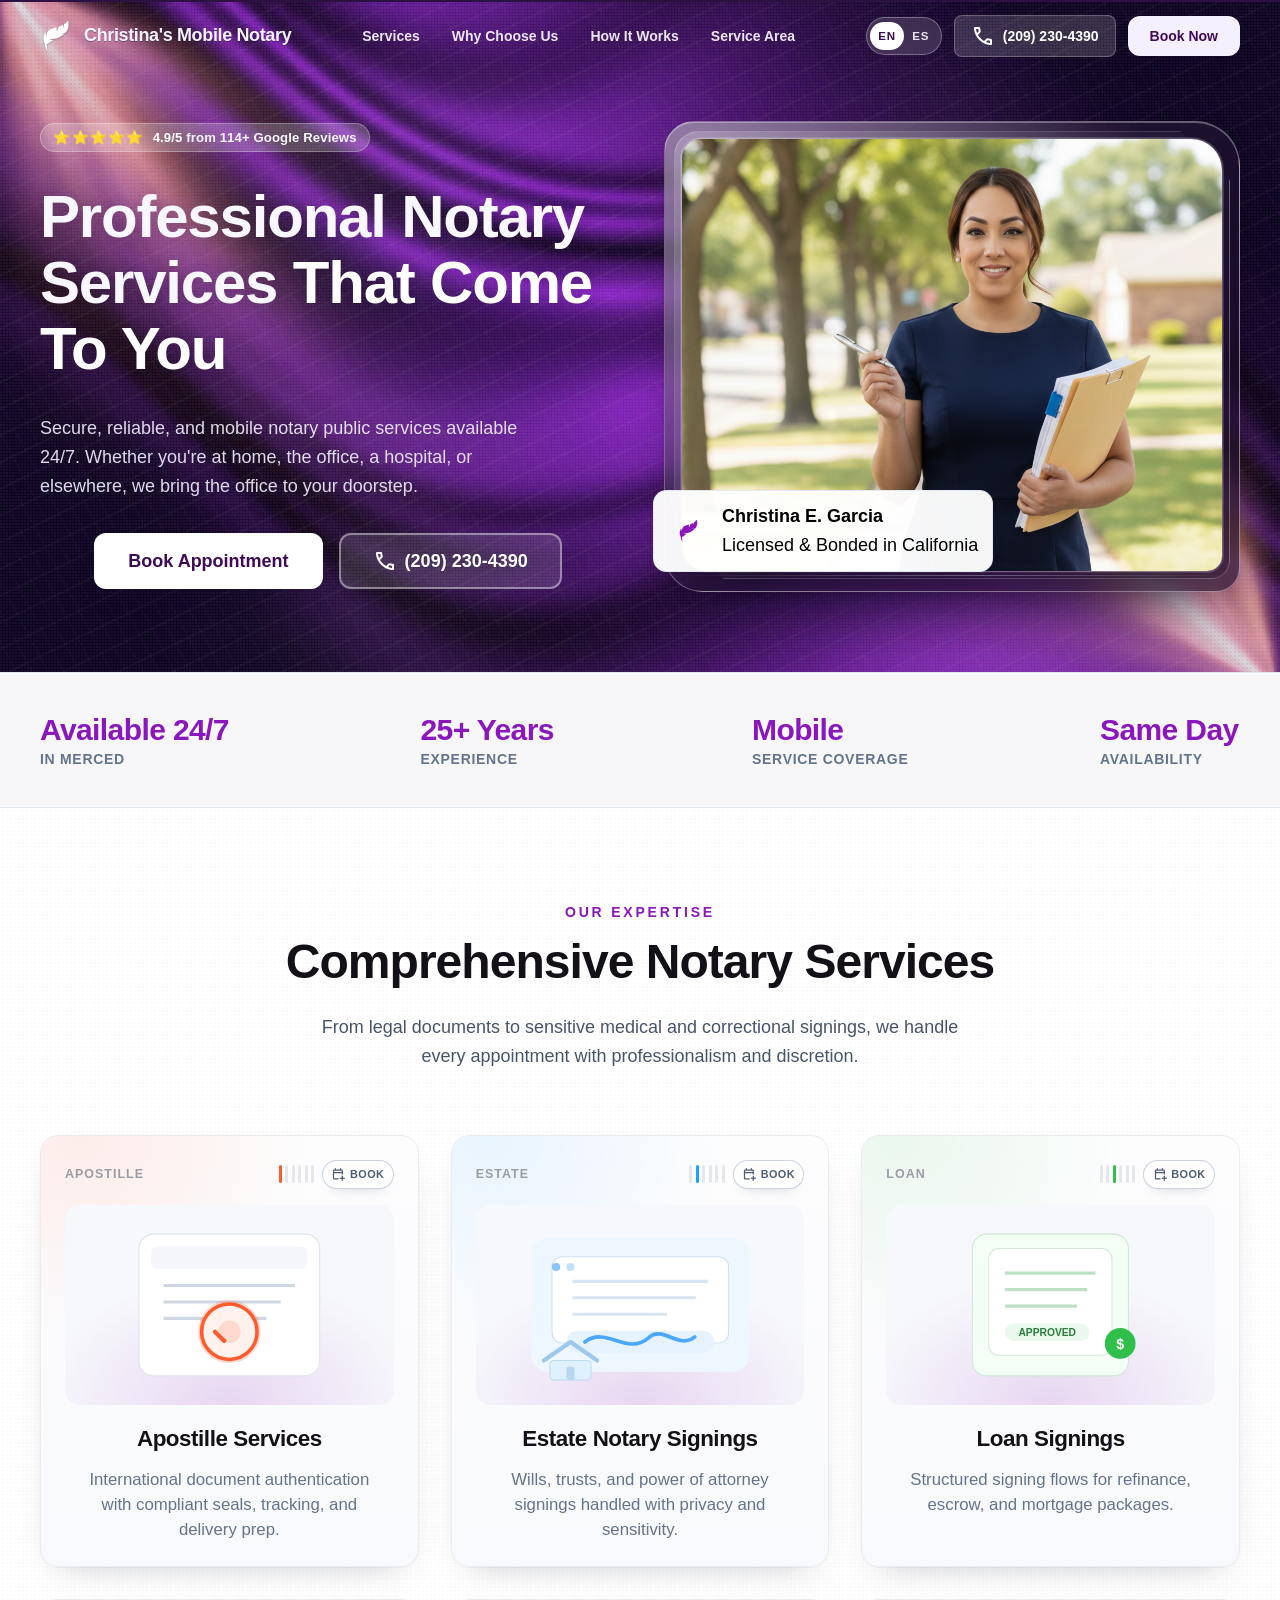
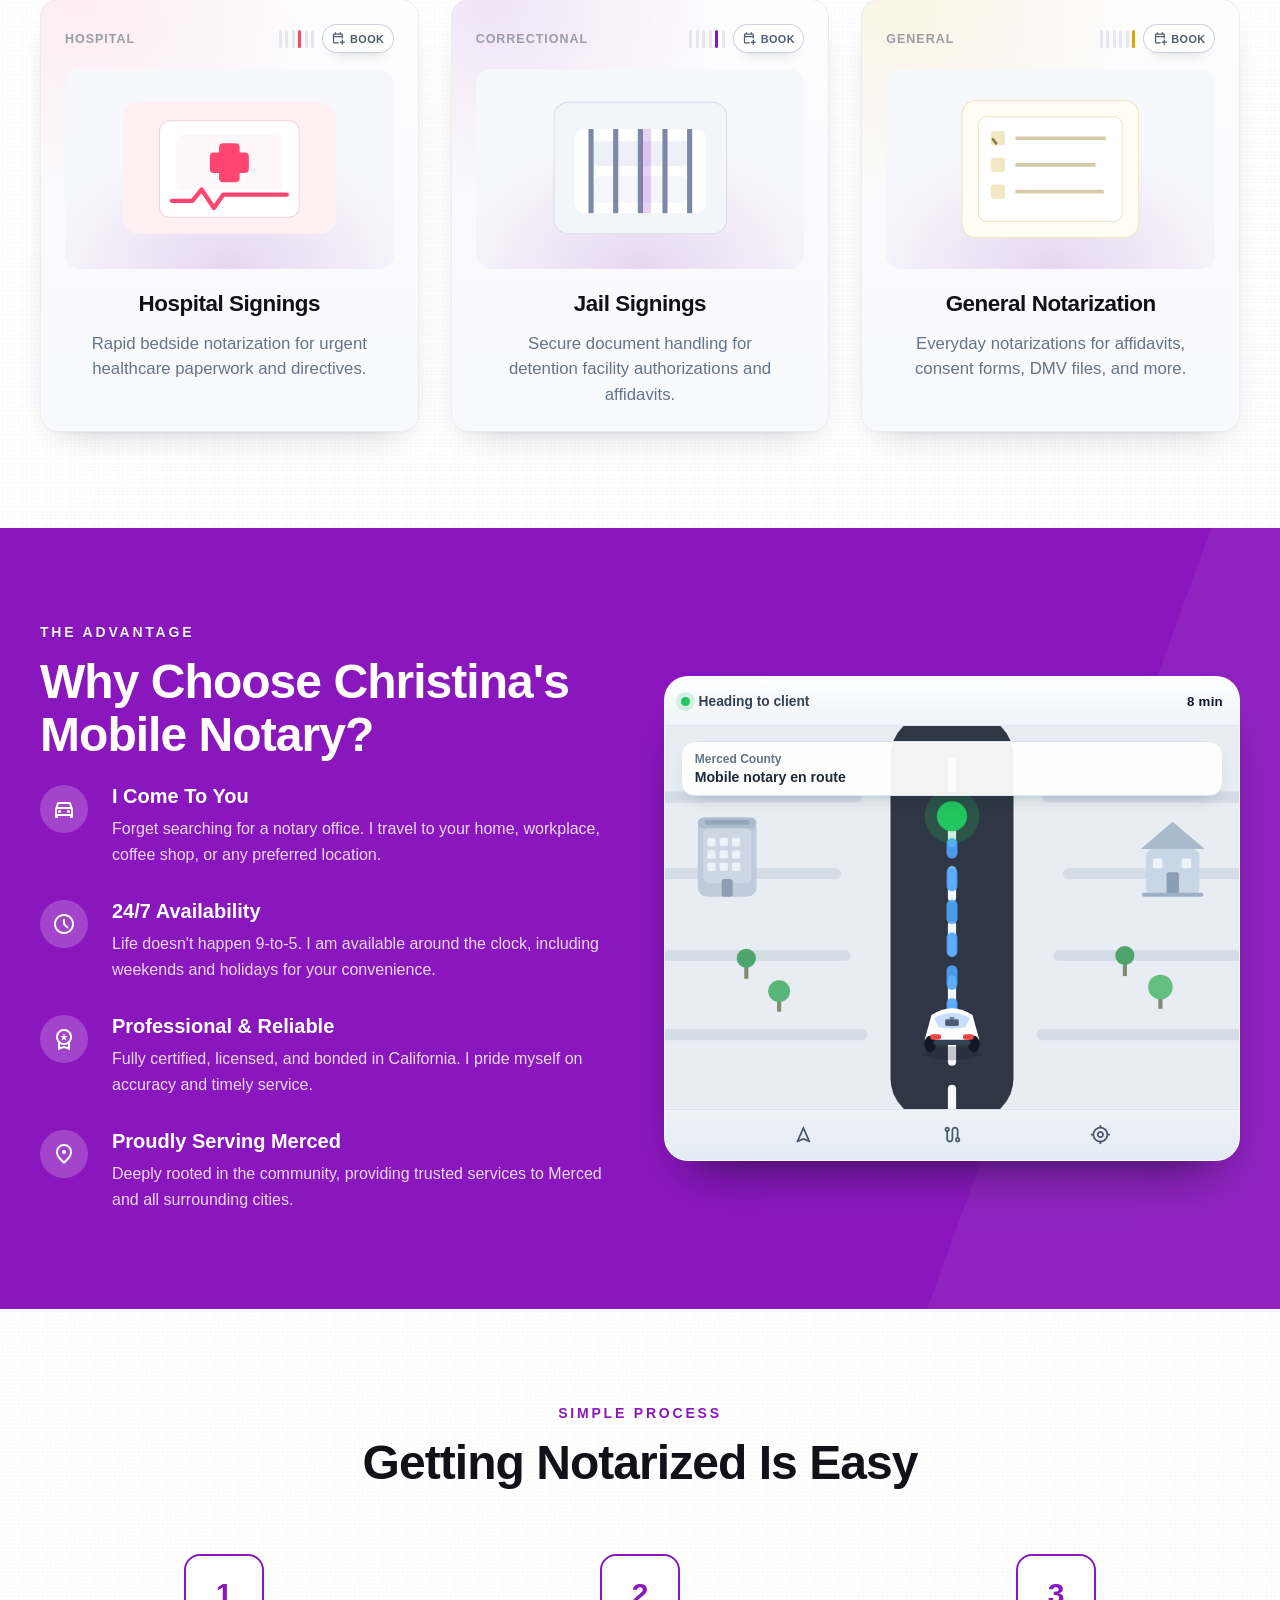
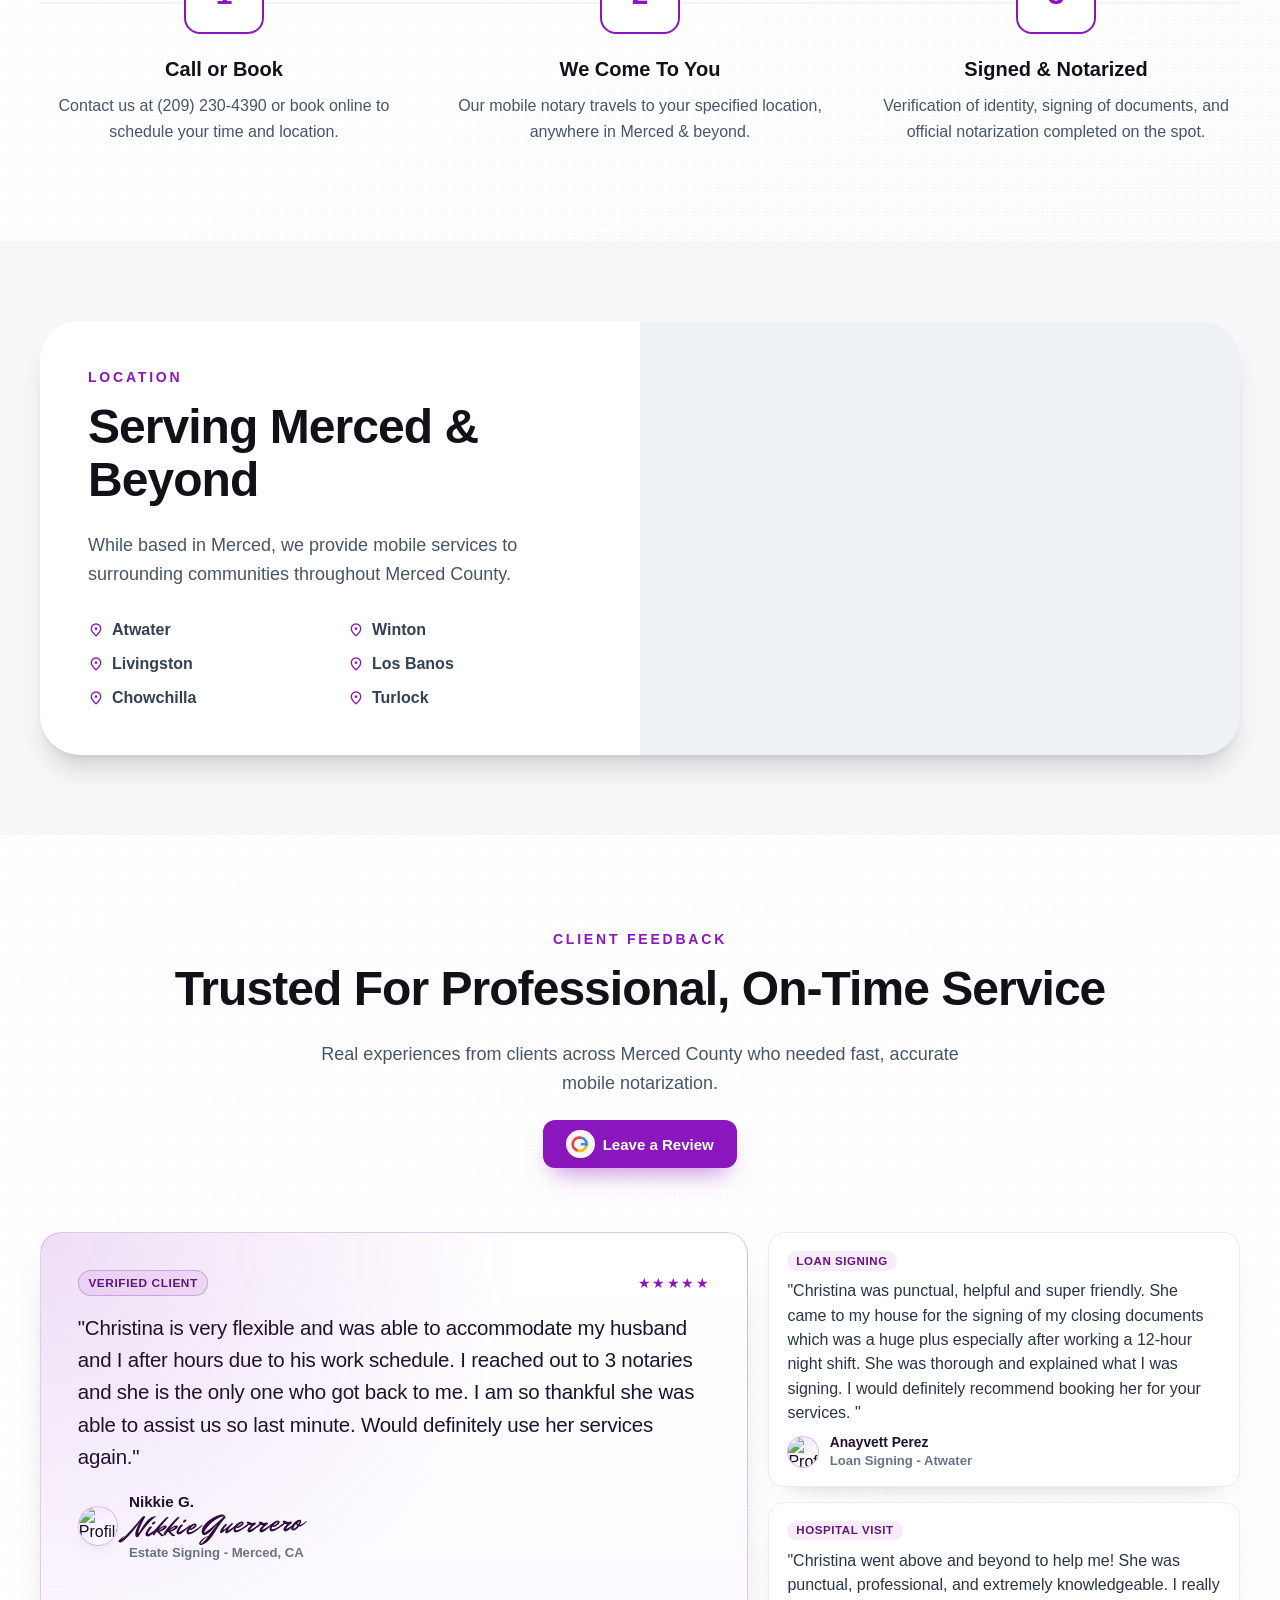
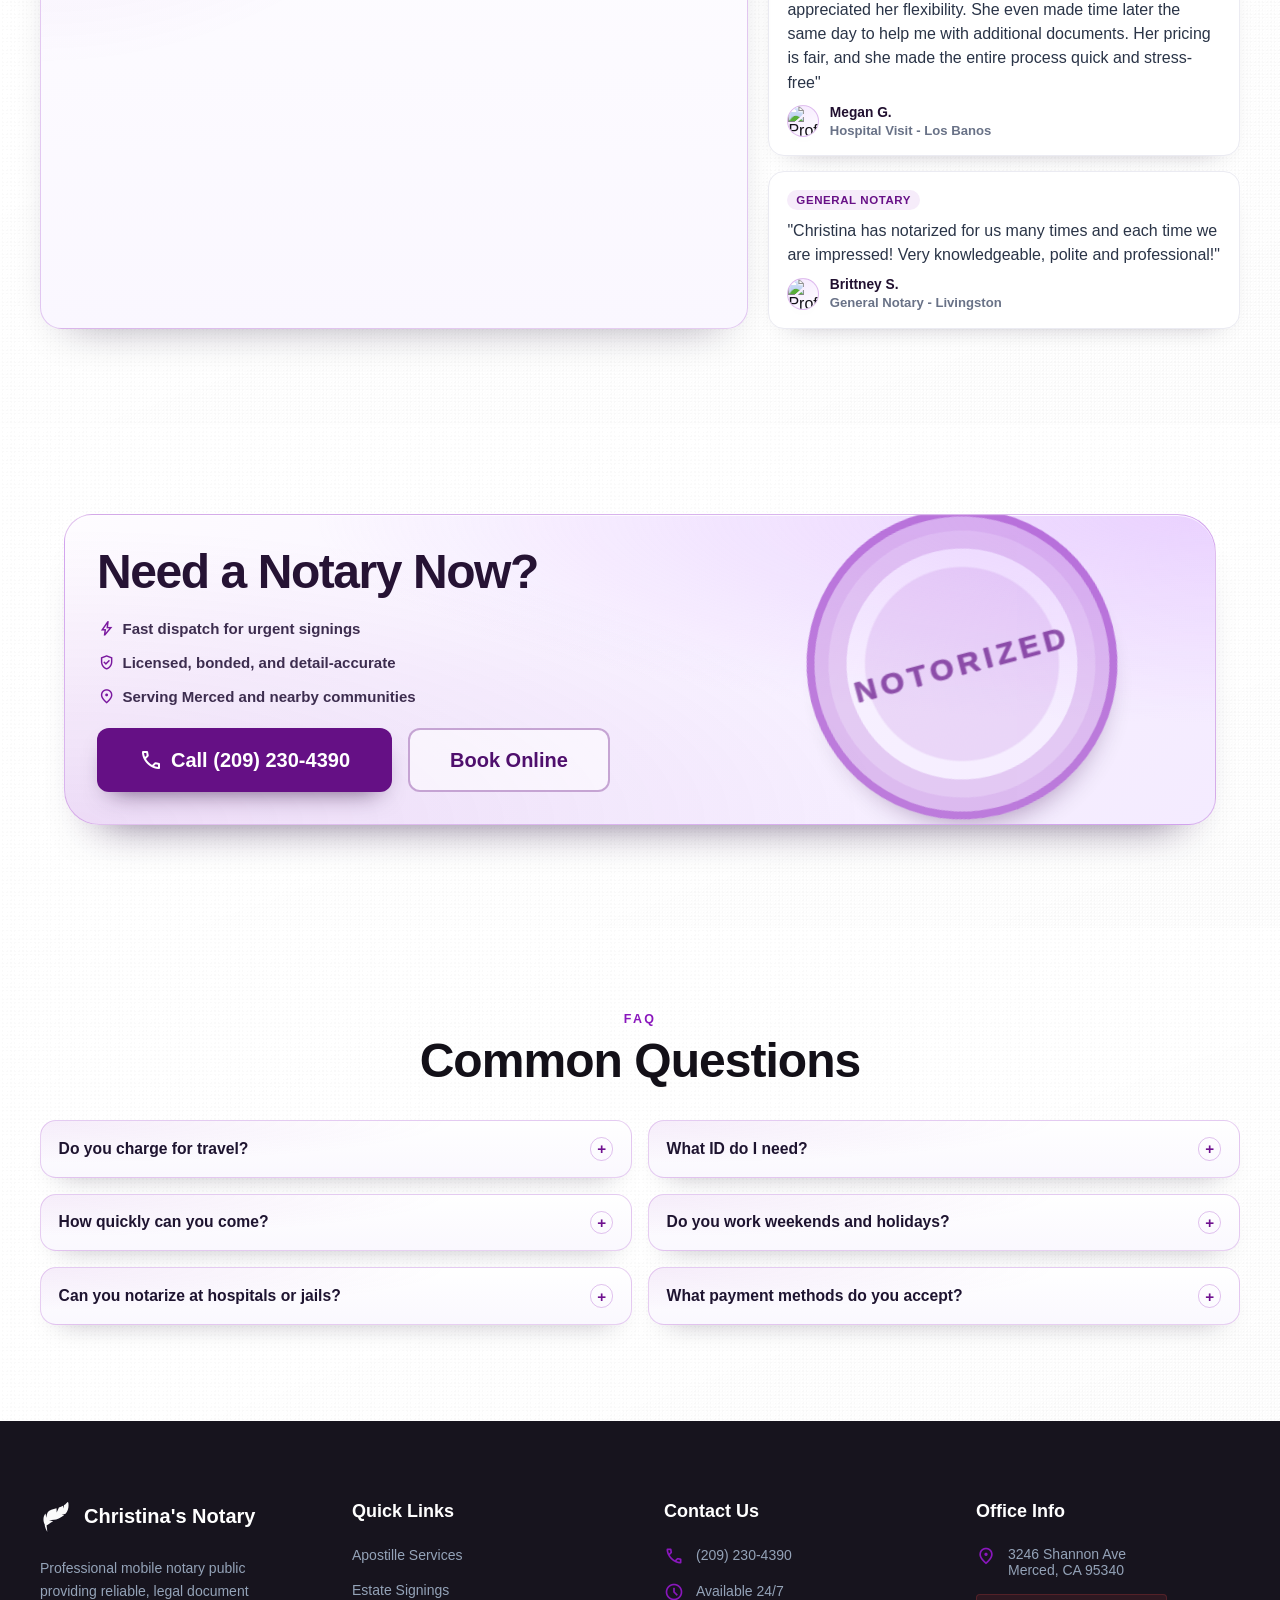
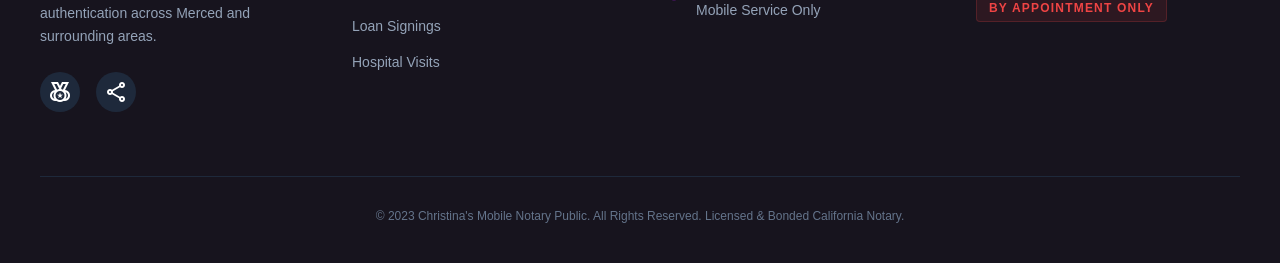
==== index.html @ b10b2e87 "Hide hero video on first paint to prevent mobile play icon flash" ====
<!DOCTYPE html>
<html lang="en">

<head>
    <meta charset="utf-8" />
    <meta content="width=device-width, initial-scale=1.0" name="viewport" />
    <title>Christina's Mobile Notary | 24/7 Mobile Notary in Merced County, CA</title>
    <meta name="description"
        content="Christina's Mobile Notary offers professional 24/7 mobile notary services across Merced County, including general notarization, loan signings, hospital and jail visits, and apostille support." />
    <link rel="icon" type="image/svg+xml" href="./assets/favicon.svg" />
    <link rel="apple-touch-icon" href="./assets/webclip.svg" />
    <link href="./css/styles.css" rel="stylesheet" />
    <link href="https://api.fontshare.com/v2/css?f[]=satoshi@400,500,700,900&display=swap" rel="stylesheet" />
    <link href="https://fonts.googleapis.com/css2?family=Mr+Dafoe&display=swap" rel="stylesheet" />
    <link href="https://fonts.googleapis.com/css2?family=Material+Symbols+Outlined:wght@100..700,0..1&amp;display=swap"
        rel="stylesheet" />
    <link
        href="https://fonts.googleapis.com/css2?family=Material+Symbols+Outlined:wght,FILL@100..700,0..1&amp;display=swap"
        rel="stylesheet" />
</head>

<body>
    <header class="site-header">
        <div class="container nav-row">
            <div class="brand-group">
                <div class="brand-icon">
                    <img class="brand-logo-image" src="./assets/feather.svg" alt="" aria-hidden="true" />
                </div>
                <h2 class="brand-title">Christina's Mobile Notary</h2>
            </div>
            <nav class="main-nav">
                <a href="#services">Services</a>
                <a href="#why-choose-us">Why Choose Us</a>
                <a href="#how-it-works">How It Works</a>
                <a href="#service-area">Service Area</a>
            </nav>
            <div class="header-actions">
                <button class="menu-toggle" type="button" aria-label="Open navigation menu" aria-expanded="false"
                    aria-controls="mobile-nav-panel">
                    <span></span>
                    <span></span>
                    <span></span>
                </button>
                <div class="lang-switch" role="group" aria-label="Language switcher">
                    <button class="lang-btn is-active" type="button" data-lang="en" aria-pressed="true">EN</button>
                    <button class="lang-btn" type="button" data-lang="es" aria-pressed="false">ES</button>
                </div>
                <a class="phone-chip" href="tel:2092304390">
                    <span class="material-symbols-outlined">call</span>
                    (209) 230-4390
                </a>
                <button class="btn btn-primary btn-header book-now-trigger" type="button">Book Now</button>
            </div>
        </div>
        <div class="mobile-nav-panel" id="mobile-nav-panel" hidden>
            <div class="container mobile-nav-inner">
                <a href="#services">Services</a>
                <a href="#why-choose-us">Why Choose Us</a>
                <a href="#how-it-works">How It Works</a>
                <a href="#service-area">Service Area</a>
            </div>
        </div>
    </header>

    <main>
        <section class="hero section-white">
            <video class="hero-bg-video" autoplay muted loop playsinline webkit-playsinline preload="auto" poster="./assets/hero_background_poster.png" aria-hidden="true" style="opacity: 0;">
                <source src="./assets/hero_background.mp4" type="video/mp4" />
            </video>
            <div class="container hero-grid">
                <div class="hero-content">
                    <div class="hero-reviews">
                        <div class="stars" aria-hidden="true">&#11088;&#11088;&#11088;&#11088;&#11088;</div>
                        <span><strong>4.9/5</strong> from 114+ Google Reviews</span>
                    </div>
                    <h1>Professional Notary Services <span>That Come To You</span></h1>
                    <p>
                        Secure, reliable, and mobile notary public services available 24/7. Whether you're at home, the
                        office, a hospital, or elsewhere, we bring the office to your doorstep.
                    </p>
                    <div class="hero-actions">
                        <button class="btn btn-primary btn-lg book-now-trigger" type="button">Book Appointment</button>
                        <a class="btn btn-outline btn-lg" href="tel:2092304390">
                            <span class="material-symbols-outlined">call</span>
                            (209) 230-4390
                        </a>
                    </div>
                </div>
                <div class="hero-visual">
                    <div class="hero-visual-frame"></div>
                    <img alt="Notary Services" class="hero-image" data-alt="Professional documents and pen on desk"
                        src="./assets/Hero%20image.png" />
                    <div class="trust-card">
                        <div class="trust-icon-wrap">
                            <img class="trust-logo-mark" src="./assets/feather.svg" alt="" aria-hidden="true" />
                        </div>
                        <div>
                            <p class="trust-title">Christina E. Garcia</p>
                            <p class="trust-subtitle">Licensed &amp; Bonded in California</p>
                        </div>
                    </div>
                </div>
            </div>
        </section>

        <section class="trust-bar section-muted">
            <div class="container trust-grid">
                <div class="trust-stat">
                    <span class="trust-value">Available 24/7</span>
                    <span class="trust-label">In Merced</span>
                </div>
                <div class="trust-stat">
                    <span class="trust-value">25+ Years</span>
                    <span class="trust-label">Experience</span>
                </div>
                <div class="trust-stat">
                    <span class="trust-value">Mobile</span>
                    <span class="trust-label">Service Coverage</span>
                </div>
                <div class="trust-stat">
                    <span class="trust-value">Same Day</span>
                    <span class="trust-label">Availability</span>
                </div>
            </div>
        </section>

        <section class="services section-white" id="services">
            <div class="container">
                <div class="section-heading">
                    <h2 class="section-kicker">Our Expertise</h2>
                    <h3 class="section-title">Comprehensive Notary Services</h3>
                    <p class="section-copy">
                        From legal documents to sensitive medical and correctional signings, we handle every appointment
                        with professionalism and discretion.
                    </p>
                </div>
                <div class="services-grid">
                    <article class="service-feature-card service-tone-apostille">
                        <div class="service-feature-top">
                            <span class="service-feature-label">Apostille</span>
                            <div class="service-feature-actions">
                                <span class="service-feature-bars"><i
                                        class="is-active"></i><i></i><i></i><i></i><i></i><i></i></span>
                                <button class="service-direct-book book-now-trigger" type="button"
                                    data-book-service="Apostille Service" aria-label="Direct book Apostille service">
                                    <span class="material-symbols-outlined">calendar_add_on</span>
                                    <span class="service-direct-book-text">Book</span>
                                </button>
                            </div>
                        </div>
                        <div class="service-feature-visual">
                            <svg class="service-svg" viewBox="0 0 320 190" aria-hidden="true">
                                <rect x="72" y="26" width="176" height="138" rx="14" fill="#ffffff" stroke="#dde3eb" />
                                <rect x="84" y="38" width="152" height="22" rx="6" fill="#f4f6fb" />
                                <line x1="96" y1="76" x2="224" y2="76" stroke="#cfd7e2" stroke-width="3" />
                                <line x1="96" y1="92" x2="210" y2="92" stroke="#cfd7e2" stroke-width="3" />
                                <line x1="96" y1="108" x2="196" y2="108" stroke="#cfd7e2" stroke-width="3" />
                                <circle cx="160" cy="121" r="27" fill="#fff2ed" stroke="#ff5b2e" stroke-width="3.5" />
                                <circle cx="160" cy="121" r="11" fill="#ff5b2e" opacity="0.16" />
                                <path d="M146 121l9 9 18-18" fill="none" stroke="#ff5b2e" stroke-linecap="round"
                                    stroke-linejoin="round" stroke-width="4" stroke-dasharray="45">
                                    <animate attributeName="stroke-dashoffset" values="45;0;0" dur="2.4s"
                                        repeatCount="indefinite" />
                                </path>
                                <g>
                                    <circle cx="160" cy="121" r="31" fill="none" stroke="#ff5b2e" stroke-width="2"
                                        opacity="0.2">
                                        <animate attributeName="r" values="29;34;29" dur="2.6s"
                                            repeatCount="indefinite" />
                                        <animate attributeName="opacity" values="0.25;0.08;0.25" dur="2.6s"
                                            repeatCount="indefinite" />
                                    </circle>
                                </g>
                            </svg>
                        </div>
                        <div class="service-feature-body">
                            <h4>Apostille Services</h4>
                            <p>International document authentication with compliant seals, tracking, and delivery prep.
                            </p>
                        </div>
                    </article>
                    <article class="service-feature-card service-tone-estate">
                        <div class="service-feature-top">
                            <span class="service-feature-label">Estate</span>
                            <div class="service-feature-actions">
                                <span class="service-feature-bars"><i></i><i
                                        class="is-active"></i><i></i><i></i><i></i><i></i></span>
                                <button class="service-direct-book book-now-trigger" type="button"
                                    data-book-service="Estate Notary Signing"
                                    aria-label="Direct book Estate Notary Signing">
                                    <span class="material-symbols-outlined">calendar_add_on</span>
                                    <span class="service-direct-book-text">Book</span>
                                </button>
                            </div>
                        </div>
                        <div class="service-feature-visual">
                            <svg class="service-svg" viewBox="0 0 320 190" aria-hidden="true">
                                <rect x="54" y="30" width="212" height="130" rx="16" fill="#eef7ff" />
                                <rect x="74" y="48" width="172" height="84" rx="10" fill="#ffffff" stroke="#cfe0f1" />
                                <line x1="94" y1="72" x2="226" y2="72" stroke="#d8e4f2" stroke-width="3" />
                                <line x1="94" y1="88" x2="214" y2="88" stroke="#d8e4f2" stroke-width="3" />
                                <line x1="94" y1="104" x2="186" y2="104" stroke="#d8e4f2" stroke-width="3" />
                                <rect x="88" y="120" width="144" height="22" rx="11" fill="#e6f3ff" />
                                <path d="M66 149 L92 131 L118 149" fill="none" stroke="#9cc8ee" stroke-width="4"
                                    stroke-linecap="round" stroke-linejoin="round" />
                                <rect x="72" y="149" width="40" height="19" rx="4" fill="#dff0ff" stroke="#bcdcf4" />
                                <rect x="88" y="155" width="8" height="13" rx="2" fill="#b9d7ef" />
                                <path d="M106 131 C127 115, 147 145, 168 127 C182 114, 197 139, 213 126" fill="none"
                                    stroke="#4aa8ff" stroke-width="3.6" stroke-linecap="round" stroke-dasharray="140">
                                    <animate attributeName="stroke-dashoffset" values="140;0;0" dur="2.9s"
                                        repeatCount="indefinite" />
                                </path>
                                <circle cx="78" cy="58" r="4" fill="#4aa8ff" opacity="0.65" />
                                <circle cx="92" cy="58" r="4" fill="#4aa8ff" opacity="0.35" />
                            </svg>
                        </div>
                        <div class="service-feature-body">
                            <h4>Estate Notary Signings</h4>
                            <p>Wills, trusts, and power of attorney signings handled with privacy and sensitivity.</p>
                        </div>
                    </article>
                    <article class="service-feature-card service-tone-loan">
                        <div class="service-feature-top">
                            <span class="service-feature-label">Loan</span>
                            <div class="service-feature-actions">
                                <span class="service-feature-bars"><i></i><i></i><i
                                        class="is-active"></i><i></i><i></i><i></i></span>
                                <button class="service-direct-book book-now-trigger" type="button"
                                    data-book-service="Loan Signing" aria-label="Direct book Loan Signing">
                                    <span class="material-symbols-outlined">calendar_add_on</span>
                                    <span class="service-direct-book-text">Book</span>
                                </button>
                            </div>
                        </div>
                        <div class="service-feature-visual">
                            <svg class="service-svg" viewBox="0 0 320 190" aria-hidden="true">
                                <rect x="84" y="26" width="152" height="138" rx="14" fill="#f3fff5" stroke="#cfe8d5" />
                                <rect x="100" y="40" width="120" height="104" rx="10" fill="#ffffff" stroke="#d6e8da" />
                                <line x1="116" y1="64" x2="204" y2="64" stroke="#bddfc5" stroke-width="3.2" />
                                <line x1="116" y1="80" x2="196" y2="80" stroke="#bddfc5" stroke-width="3.2" />
                                <line x1="116" y1="96" x2="186" y2="96" stroke="#bddfc5" stroke-width="3.2" />
                                <rect x="116" y="113" width="82" height="17" rx="8.5" fill="#eaf8ee" />
                                <text x="157" y="125.5" text-anchor="middle" font-size="10" font-weight="700"
                                    fill="#2a7f3b">APPROVED</text>
                                <g>
                                    <circle cx="228" cy="133" r="15" fill="#2fbf4a" />
                                    <text x="228" y="138" text-anchor="middle" font-size="14" font-weight="700"
                                        fill="#fff">$</text>
                                    <animateTransform attributeName="transform" type="translate" values="0 0;0 -5;0 0"
                                        dur="2.6s" repeatCount="indefinite" />
                                </g>
                            </svg>
                        </div>
                        <div class="service-feature-body">
                            <h4>Loan Signings</h4>
                            <p>Structured signing flows for refinance, escrow, and mortgage packages.</p>
                        </div>
                    </article>
                    <article class="service-feature-card service-tone-hospital">
                        <div class="service-feature-top">
                            <span class="service-feature-label">Hospital</span>
                            <div class="service-feature-actions">
                                <span class="service-feature-bars"><i></i><i></i><i></i><i
                                        class="is-active"></i><i></i><i></i></span>
                                <button class="service-direct-book book-now-trigger" type="button"
                                    data-book-service="Hospital Visit" aria-label="Direct book Hospital Visit">
                                    <span class="material-symbols-outlined">calendar_add_on</span>
                                    <span class="service-direct-book-text">Book</span>
                                </button>
                            </div>
                        </div>
                        <div class="service-feature-visual">
                            <svg class="service-svg" viewBox="0 0 320 190" aria-hidden="true">
                                <rect x="56" y="30" width="208" height="128" rx="16" fill="#fff0f4" />
                                <rect x="92" y="48" width="136" height="94" rx="10" fill="#ffffff" stroke="#f0d5de" />
                                <rect x="108" y="62" width="104" height="54" rx="6" fill="#fff8fa" />
                                <rect x="150" y="70" width="20" height="38" rx="4" fill="#ff4570" />
                                <rect x="141" y="79" width="38" height="20" rx="4" fill="#ff4570" />
                                <path d="M104 126h20l9-11 12 18 9-13h62" fill="none" stroke="#ff4570" stroke-width="4.2"
                                    stroke-linecap="round" stroke-linejoin="round" stroke-dasharray="180">
                                    <animate attributeName="stroke-dashoffset" values="180;0;0" dur="3.2s"
                                        repeatCount="indefinite" />
                                </path>
                            </svg>
                        </div>
                        <div class="service-feature-body">
                            <h4>Hospital Signings</h4>
                            <p>Rapid bedside notarization for urgent healthcare paperwork and directives.</p>
                        </div>
                    </article>
                    <article class="service-feature-card service-tone-jail">
                        <div class="service-feature-top">
                            <span class="service-feature-label">Correctional</span>
                            <div class="service-feature-actions">
                                <span class="service-feature-bars"><i></i><i></i><i></i><i></i><i
                                        class="is-active"></i><i></i></span>
                                <button class="service-direct-book book-now-trigger" type="button"
                                    data-book-service="Jail Signing" aria-label="Direct book Jail Signing">
                                    <span class="material-symbols-outlined">calendar_add_on</span>
                                    <span class="service-direct-book-text">Book</span>
                                </button>
                            </div>
                        </div>
                        <div class="service-feature-visual">
                            <svg class="service-svg" viewBox="0 0 320 190" aria-hidden="true">
                                <rect x="76" y="30" width="168" height="128" rx="14" fill="#f4f5fa" stroke="#d7dbea" />
                                <rect x="96" y="56" width="128" height="82" rx="10" fill="#ffffff" />
                                <rect x="110" y="68" width="100" height="24" rx="6" fill="#eef0f7" />
                                <rect x="114" y="102" width="92" height="26" rx="6" fill="#f4f6fb" />
                                <g stroke="#7c88a7" stroke-width="5">
                                    <line x1="112" y1="56" x2="112" y2="138" />
                                    <line x1="136" y1="56" x2="136" y2="138" />
                                    <line x1="160" y1="56" x2="160" y2="138" />
                                    <line x1="184" y1="56" x2="184" y2="138" />
                                    <line x1="208" y1="56" x2="208" y2="138" />
                                </g>
                                <rect x="100" y="56" width="9" height="82" fill="#8a17bd" opacity="0.2">
                                    <animate attributeName="x" values="100;211;100" dur="3.8s"
                                        repeatCount="indefinite" />
                                </rect>
                            </svg>
                        </div>
                        <div class="service-feature-body">
                            <h4>Jail Signings</h4>
                            <p>Secure document handling for detention facility authorizations and affidavits.</p>
                        </div>
                    </article>
                    <article class="service-feature-card service-tone-general">
                        <div class="service-feature-top">
                            <span class="service-feature-label">General</span>
                            <div class="service-feature-actions">
                                <span class="service-feature-bars"><i></i><i></i><i></i><i></i><i></i><i
                                        class="is-active"></i></span>
                                <button class="service-direct-book book-now-trigger" type="button"
                                    data-book-service="General Notary Work"
                                    aria-label="Direct book General Notary Work">
                                    <span class="material-symbols-outlined">calendar_add_on</span>
                                    <span class="service-direct-book-text">Book</span>
                                </button>
                            </div>
                        </div>
                        <div class="service-feature-visual">
                            <svg class="service-svg" viewBox="0 0 320 190" aria-hidden="true">
                                <rect x="74" y="28" width="172" height="134" rx="14" fill="#fffdf3" stroke="#eee6c3" />
                                <rect x="90" y="44" width="140" height="102" rx="8" fill="#ffffff" stroke="#efe7c9" />
                                <rect x="102" y="58" width="14" height="14" rx="3" fill="#f2e9c4" />
                                <rect x="102" y="84" width="14" height="14" rx="3" fill="#f2e9c4" />
                                <rect x="102" y="110" width="14" height="14" rx="3" fill="#f2e9c4" />
                                <line x1="126" y1="65" x2="214" y2="65" stroke="#d5ccaa" stroke-width="3.5" />
                                <line x1="126" y1="91" x2="204" y2="91" stroke="#d5ccaa" stroke-width="3.5" />
                                <line x1="126" y1="117" x2="212" y2="117" stroke="#d5ccaa" stroke-width="3.5" />
                                <path d="M104 66l4 5 7-9" fill="none" stroke="#8b7a42" stroke-width="2.6"
                                    stroke-linecap="round" stroke-linejoin="round" stroke-dasharray="18">
                                    <animate attributeName="stroke-dashoffset" values="18;0;0" dur="2.4s"
                                        repeatCount="indefinite" />
                                </path>
                                <path d="M104 92l4 5 7-9" fill="none" stroke="#8b7a42" stroke-width="2.6"
                                    stroke-linecap="round" stroke-linejoin="round" stroke-dasharray="18">
                                    <animate attributeName="stroke-dashoffset" values="18;18;0;0" dur="2.4s"
                                        repeatCount="indefinite" />
                                </path>
                                <path d="M104 118l4 5 7-9" fill="none" stroke="#8b7a42" stroke-width="2.6"
                                    stroke-linecap="round" stroke-linejoin="round" stroke-dasharray="18">
                                    <animate attributeName="stroke-dashoffset" values="18;18;18;0;0" dur="2.4s"
                                        repeatCount="indefinite" />
                                </path>
                            </svg>
                        </div>
                        <div class="service-feature-body">
                            <h4>General Notarization</h4>
                            <p>Everyday notarizations for affidavits, consent forms, DMV files, and more.</p>
                        </div>
                    </article>
                </div>
            </div>
        </section>

        <section class="advantage" id="why-choose-us">
            <div class="advantage-stripe"></div>
            <div class="container advantage-grid">
                <div>
                    <h2 class="section-kicker section-kicker-light">The Advantage</h2>
                    <h3 class="section-title section-title-light">Why Choose Christina's Mobile Notary?</h3>
                    <div class="advantage-list">
                        <div class="advantage-item">
                            <div class="advantage-icon"><span class="material-symbols-outlined">directions_car</span>
                            </div>
                            <div>
                                <h4>I Come To You</h4>
                                <p>Forget searching for a notary office. I travel to your home, workplace, coffee shop,
                                    or any preferred location.</p>
                            </div>
                        </div>
                        <div class="advantage-item">
                            <div class="advantage-icon"><span class="material-symbols-outlined">schedule</span></div>
                            <div>
                                <h4>24/7 Availability</h4>
                                <p>Life doesn't happen 9-to-5. I am available around the clock, including weekends and
                                    holidays for your convenience.</p>
                            </div>
                        </div>
                        <div class="advantage-item">
                            <div class="advantage-icon"><span class="material-symbols-outlined">workspace_premium</span>
                            </div>
                            <div>
                                <h4>Professional &amp; Reliable</h4>
                                <p>Fully certified, licensed, and bonded in California. I pride myself on accuracy and
                                    timely service.</p>
                            </div>
                        </div>
                        <div class="advantage-item">
                            <div class="advantage-icon"><span class="material-symbols-outlined">location_on</span></div>
                            <div>
                                <h4>Proudly Serving Merced</h4>
                                <p>Deeply rooted in the community, providing trusted services to Merced and all
                                    surrounding cities.</p>
                            </div>
                        </div>
                    </div>
                </div>
                <div class="advantage-visual nav-app-visual">
                    <div class="nav-app-shell">
                        <div class="nav-app-topbar">
                            <span class="nav-dot"></span>
                            <span>Heading to client</span>
                            <strong>8 min</strong>
                        </div>
                        <div class="nav-map-stage">
                            <div class="nav-eta-chip">
                                <span>Merced County</span>
                                <strong>Mobile notary en route</strong>
                            </div>
                            <svg class="nav-map-svg" viewBox="0 0 420 280" aria-hidden="true">
                                <rect x="0" y="0" width="420" height="280" fill="#e8edf3" />
                                <path
                                    d="M0 52h140M280 52h140M0 108h125M295 108h125M0 168h132M288 168h132M0 226h144M276 226h144"
                                    stroke="#d4dce6" stroke-width="8" stroke-linecap="round" />
                                <g>
                                    <rect x="24" y="67" width="43" height="58" rx="7" fill="#bfcbda" />
                                    <rect x="24" y="67" width="43" height="8" rx="4" fill="#aebcce" />
                                    <rect x="28" y="75" width="35" height="40" rx="4" fill="#cdd7e4" />
                                    <rect x="41.5" y="112" width="8" height="13" rx="2" fill="#8e9db1" />
                                    <rect x="31" y="82" width="6" height="6" rx="1.2" fill="#eef3f9" />
                                    <rect x="40" y="82" width="6" height="6" rx="1.2" fill="#eef3f9" />
                                    <rect x="49" y="82" width="6" height="6" rx="1.2" fill="#eef3f9" />
                                    <rect x="31" y="91" width="6" height="6" rx="1.2" fill="#eef3f9" />
                                    <rect x="40" y="91" width="6" height="6" rx="1.2" fill="#eef3f9" />
                                    <rect x="49" y="91" width="6" height="6" rx="1.2" fill="#eef3f9" />
                                    <rect x="31" y="100" width="6" height="6" rx="1.2" fill="#eef3f9" />
                                    <rect x="40" y="100" width="6" height="6" rx="1.2" fill="#eef3f9" />
                                    <rect x="49" y="100" width="6" height="6" rx="1.2" fill="#eef3f9" />
                                    <rect x="29" y="68.8" width="33" height="3.4" rx="1.7" fill="#95a6bb" />
                                    <path d="M348 90 L371.5 70 L395 90" fill="#aab9cb" />
                                    <rect x="352" y="90" width="39" height="34" rx="5" fill="#c9d6e5" />
                                    <rect x="367" y="107" width="9" height="17" rx="2" fill="#899db5" />
                                    <rect x="357" y="97" width="7" height="7" rx="1.2" fill="#eef3f9" />
                                    <rect x="378" y="97" width="7" height="7" rx="1.2" fill="#eef3f9" />
                                    <rect x="349" y="122" width="45" height="3" rx="1.5" fill="#9eb0c6" />
                                </g>
                                <g>
                                    <rect x="58" y="174" width="3" height="11" fill="#7d8d70" />
                                    <circle cx="59.5" cy="170" r="7" fill="#4fa36d" />
                                    <rect x="82" y="198" width="3" height="11" fill="#7d8d70" />
                                    <circle cx="83.5" cy="194" r="8" fill="#5ab57a" />
                                    <rect x="335" y="172" width="3" height="11" fill="#7d8d70" />
                                    <circle cx="336.5" cy="168" r="7" fill="#4fa36d" />
                                    <rect x="361" y="196" width="3" height="11" fill="#7d8d70" />
                                    <circle cx="362.5" cy="191" r="9" fill="#63be82" />
                                </g>
                                <rect x="165" y="-8" width="90" height="296" rx="30" fill="#2f3744" />
                                <g stroke="#f4f7fb" stroke-width="6" stroke-linecap="round">
                                    <path
                                        d="M210 18v20M210 58v20M210 98v20M210 138v20M210 178v20M210 218v20M210 258v20">
                                        <animateTransform attributeName="transform" type="translate" values="0 0;0 38"
                                            dur="1.25s" repeatCount="indefinite" />
                                    </path>
                                </g>
                                <path d="M210 223V86" stroke="#4ea6ff" stroke-width="8" stroke-linecap="round"
                                    stroke-dasharray="10 14" opacity="0.9">
                                    <animate attributeName="stroke-dashoffset" values="0;48" dur="1.2s"
                                        repeatCount="indefinite" />
                                </path>
                                <circle cx="210" cy="66" r="11" fill="#22c55e" />
                                <circle cx="210" cy="66" r="18" fill="#22c55e" opacity="0.2">
                                    <animate attributeName="r" values="14;22;14" dur="2s" repeatCount="indefinite" />
                                </circle>
                                <g>
                                    <ellipse cx="210" cy="242" rx="20" ry="5" fill="#0f172a" opacity="0.22" />
                                    <path d="M190 232 L195 214 Q210 204 225 214 L230 232 Q210 240 190 232Z"
                                        fill="#ffffff" />
                                    <path d="M197 216 Q210 209 223 216 L220 223 Q210 225 200 223Z" fill="#c8ddff" />
                                    <rect x="205" y="217" width="10" height="5" rx="1.2" fill="#475569"
                                        opacity="0.95" />
                                    <rect x="208.2" y="215.6" width="3.6" height="1.2" rx="0.6" fill="#475569"
                                        opacity="0.95" />
                                    <ellipse cx="194" cy="235.2" rx="4.2" ry="6.1" fill="#111827" />
                                    <ellipse cx="226" cy="235.2" rx="4.2" ry="6.1" fill="#111827" />
                                    <rect x="196.5" y="232.1" width="27" height="3.8" rx="1.9" fill="#334155" />
                                    <rect x="194" y="228" width="8" height="4" rx="2" fill="#ef4444" />
                                    <rect x="218" y="228" width="8" height="4" rx="2" fill="#ef4444" />
                                    <animateTransform attributeName="transform" type="translate" values="0 0;0 -5;0 0"
                                        dur="2.2s" repeatCount="indefinite" />
                                </g>
                            </svg>
                        </div>
                        <div class="nav-app-bottombar">
                            <span class="material-symbols-outlined">navigation</span>
                            <span class="material-symbols-outlined">route</span>
                            <span class="material-symbols-outlined">my_location</span>
                        </div>
                    </div>
                </div>
            </div>
        </section>

        <section class="process section-white" id="how-it-works">
            <div class="container">
                <div class="section-heading">
                    <h2 class="section-kicker">Simple Process</h2>
                    <h3 class="section-title">Getting Notarized Is Easy</h3>
                </div>
                <div class="process-grid">
                    <div class="process-line"></div>
                    <article class="process-step">
                        <div class="step-number">1</div>
                        <h4>Call or Book</h4>
                        <p>Contact us at (209) 230-4390 or book online to schedule your time and location.</p>
                    </article>
                    <article class="process-step">
                        <div class="step-number">2</div>
                        <h4>We Come To You</h4>
                        <p>Our mobile notary travels to your specified location, anywhere in Merced &amp; beyond.</p>
                    </article>
                    <article class="process-step">
                        <div class="step-number">3</div>
                        <h4>Signed &amp; Notarized</h4>
                        <p>Verification of identity, signing of documents, and official notarization completed on the
                            spot.</p>
                    </article>
                </div>
            </div>
        </section>

        <section class="service-area section-muted" id="service-area">
            <div class="container">
                <div class="area-card">
                    <div class="area-copy">
                        <h2 class="section-kicker">Location</h2>
                        <h3 class="section-title">Serving Merced &amp; Beyond</h3>
                        <p>
                            While based in Merced, we provide mobile services to surrounding communities throughout
                            Merced County.
                        </p>
                        <div class="area-list">
                            <div><span class="material-symbols-outlined">location_on</span>Atwater</div>
                            <div><span class="material-symbols-outlined">location_on</span>Winton</div>
                            <div><span class="material-symbols-outlined">location_on</span>Livingston</div>
                            <div><span class="material-symbols-outlined">location_on</span>Los Banos</div>
                            <div><span class="material-symbols-outlined">location_on</span>Chowchilla</div>
                            <div><span class="material-symbols-outlined">location_on</span>Turlock</div>
                        </div>
                    </div>
                    <div class="area-map-wrap">
                        <div class="area-map-overlay">
                            <iframe class="area-map" title="Google Map of Merced County"
                                src="https://www.google.com/maps?q=Merced%20County%2C%20California&z=9&output=embed"
                                loading="lazy" referrerpolicy="no-referrer-when-downgrade" allowfullscreen>
                            </iframe>
                        </div>
                    </div>
                </div>
            </div>
        </section>

        <section class="testimonials section-white" id="testimonials">
            <div class="container">
                <div class="section-heading">
                    <h2 class="section-kicker">Client Feedback</h2>
                    <h3 class="section-title">Trusted For Professional, On-Time Service</h3>
                    <p class="section-copy">
                        Real experiences from clients across Merced County who needed fast, accurate mobile
                        notarization.
                    </p>
                    <a class="btn btn-primary testimonials-review-cta"
                        href="https://www.google.com/maps/search/?api=1&query=Christina%27s+Mobile+Notary+Merced+CA"
                        target="_blank" rel="noopener noreferrer">
                        <svg class="google-gmark" viewBox="0 0 24 24" aria-hidden="true" focusable="false">
                            <path d="M12 4 A8 8 0 0 1 19.2 8.5" fill="none" stroke="#4285F4" stroke-width="3.2"
                                stroke-linecap="round" />
                            <path d="M19.2 8.5 A8 8 0 0 1 19 15.4" fill="none" stroke="#34A853" stroke-width="3.2"
                                stroke-linecap="round" />
                            <path d="M19 15.4 A8 8 0 0 1 7.5 19.2" fill="none" stroke="#FBBC05" stroke-width="3.2"
                                stroke-linecap="round" />
                            <path d="M7.5 19.2 A8 8 0 0 1 12 4" fill="none" stroke="#EA4335" stroke-width="3.2"
                                stroke-linecap="round" />
                            <path d="M20 12 H14.4" fill="none" stroke="#4285F4" stroke-width="3.2"
                                stroke-linecap="round" />
                        </svg>
                        <span class="review-cta-label">Leave a Review</span>
                    </a>
                </div>

                <div class="testimonials-layout">
                    <article class="testimonial-feature">
                        <div class="testimonial-meta">
                            <span class="testimonial-badge">Verified Client</span>
                            <span class="testimonial-stars"
                                aria-hidden="true">&#9733;&#9733;&#9733;&#9733;&#9733;</span>
                        </div>
                        <blockquote>
                            "Christina is very flexible and was able to accommodate my husband and I after hours due to
                            his work schedule. I reached out to 3 notaries and she is the only one who got back to me. I
                            am so thankful she was able to assist us so last minute. Would definitely use her services
                            again."
                        </blockquote>
                        <div class="testimonial-author">
                            <a class="reviewer-link" href="#" data-reviewer="nikkie-g"
                                aria-label="Open Nikkie G. Google review profile">
                                <img class="reviewer-avatar"
                                    src="https://lh3.googleusercontent.com/a-/ALV-UjVoDzPvHxVh-0uPJQYT2ta-zs1DCe8QxbQZVkarlrlSCXB53WEazg=w72-h72-p-rp-mo-br100"
                                    alt="Profile photo placeholder for Nikkie G." data-reviewer-avatar="nikkie-g"
                                    loading="lazy" />
                            </a>
                            <div class="author-info">
                                <span class="author-name">Nikkie G.</span>
                                <span class="author-signature">Nikkie Guerrero</span>
                                <span class="author-detail">Estate Signing - Merced, CA</span>
                            </div>
                        </div>
                    </article>
                    <div class="testimonial-stack">
                        <article class="testimonial-card">
                            <span class="testimonial-chip">Loan Signing</span>
                            <p>"Christina was punctual, helpful and super friendly. She came to my house for the signing
                                of my closing documents which was a huge plus especially after working a 12-hour night
                                shift. She was thorough and explained what I was signing. I would definitely recommend
                                booking her for your services. "</p>
                            <div class="testimonial-card-author">
                                <a class="reviewer-link" href="#" data-reviewer="anayvett-p"
                                    aria-label="Open Anayvett Perez Google review profile">
                                    <img class="reviewer-avatar"
                                        src="https://lh3.googleusercontent.com/a-/ALV-UjVW4WSq2pCRxJ-gWv_oc5Zb2rgeGAvwo4qIEohKSMINjuACNmI=w72-h72-p-rp-mo-br100"
                                        alt="Profile photo placeholder for Anayvett Perez"
                                        data-reviewer-avatar="anayvett-p" loading="lazy" />
                                </a>
                                <div class="author-info">
                                    <span class="author-name">Anayvett Perez</span>
                                    <span class="author-detail">Loan Signing - Atwater</span>
                                </div>
                            </div>
                        </article>
                        <article class="testimonial-card">
                            <span class="testimonial-chip">Hospital Visit</span>
                            <p>"Christina went above and beyond to help me! She was punctual, professional, and
                                extremely knowledgeable. I really appreciated her flexibility. She even made time later
                                the same day to help me with additional documents. Her pricing is fair, and she made the
                                entire process quick and stress-free"</p>
                            <div class="testimonial-card-author">
                                <a class="reviewer-link" href="#" data-reviewer="megan-g"
                                    aria-label="Open Megan G. Google review profile">
                                    <img class="reviewer-avatar"
                                        src="https://lh3.googleusercontent.com/a/ACg8ocKpNY-5ZSFyQxbcz8rebwFZQjnIiz3sKzrZ-46vwRLpIfTwCA=w72-h72-p-rp-mo-br100"
                                        alt="Profile photo placeholder for Megan G." data-reviewer-avatar="megan-g"
                                        loading="lazy" />
                                </a>
                                <div class="author-info">
                                    <span class="author-name">Megan G.</span>
                                    <span class="author-detail">Hospital Visit - Los Banos</span>
                                </div>
                            </div>
                        </article>
                        <article class="testimonial-card">
                            <span class="testimonial-chip">General Notary</span>
                            <p>"Christina has notarized for us many times and each time we are impressed! Very
                                knowledgeable, polite and professional!"
                            </p>
                            <div class="testimonial-card-author">
                                <a class="reviewer-link" href="#" data-reviewer="brittney-s"
                                    aria-label="Open Brittney S. Google review profile">
                                    <img class="reviewer-avatar"
                                        src="https://lh3.googleusercontent.com/a-/ALV-UjUMYFaHeRb1JQR0o4jvHNdce67xjsgFyqyjiVi7r4ELX7iUBto=w72-h72-p-rp-mo-br100"
                                        alt="Profile photo placeholder for Brittney S."
                                        data-reviewer-avatar="brittney-s" loading="lazy" />
                                </a>
                                <div class="author-info">
                                    <span class="author-name">Brittney S.</span>
                                    <span class="author-detail">General Notary - Livingston</span>
                                </div>
                            </div>
                        </article>
                    </div>
                </div>
            </div>
        </section>

        <section class="cta section-white">
            <div class="container cta-wrap">
                <div class="cta-card">
                    <div class="cta-layout">
                        <div class="cta-copy">
                            <h2>Need a Notary Now?</h2>
                            <ul class="cta-points">
                                <li>
                                    <span class="material-symbols-outlined" aria-hidden="true">bolt</span>
                                    <span>Fast dispatch for urgent signings</span>
                                </li>
                                <li>
                                    <span class="material-symbols-outlined" aria-hidden="true">verified_user</span>
                                    <span>Licensed, bonded, and detail-accurate</span>
                                </li>
                                <li>
                                    <span class="material-symbols-outlined" aria-hidden="true">location_on</span>
                                    <span>Serving Merced and nearby communities</span>
                                </li>
                            </ul>
                            <div class="cta-actions">
                                <a class="btn btn-primary btn-xl" href="tel:2092304390">
                                    <span class="material-symbols-outlined">call</span>
                                    Call (209) 230-4390
                                </a>
                                <button class="btn btn-outline btn-xl book-now-trigger" type="button">Book Online</button>
                            </div>
                        </div>
                    </div>
                </div>
            </div>
        </section>

        <section id="faq" class="faq-section section-white">
            <div class="container">
                <p class="section-eyebrow">FAQ</p>
                <h2 class="section-title faq-title">Common Questions</h2>

                <div class="faq-grid">
                    <details class="faq-item">
                        <summary>Do you charge for travel?</summary>
                        <p>Travel is free within 20 miles of Merced. Beyond that, it's $1 per mile. No hidden fees!</p>
                    </details>

                    <details class="faq-item">
                        <summary>What ID do I need?</summary>
                        <p>Valid government-issued photo ID: driver's license, passport, military ID, or state ID card.
                        </p>
                    </details>

                    <details class="faq-item">
                        <summary>How quickly can you come?</summary>
                        <p>Same-day appointments are often available. Call (209) 230-4390 for urgent requests within the
                            hour.</p>
                    </details>

                    <details class="faq-item">
                        <summary>Do you work weekends and holidays?</summary>
                        <p>Yes. I'm available 24/7, including weekends, evenings, and all holidays.</p>
                    </details>

                    <details class="faq-item">
                        <summary>Can you notarize at hospitals or jails?</summary>
                        <p>Absolutely. I specialize in bedside signings and detention facility visits with proper
                            clearance.</p>
                    </details>

                    <details class="faq-item">
                        <summary>What payment methods do you accept?</summary>
                        <p>Cash, Venmo, Zelle, and all major credit/debit cards. Payment is due at time of service.</p>
                    </details>
                </div>
            </div>
        </section>
    </main>

    <footer class="site-footer">
        <div class="container">
            <div class="footer-grid">
                <div class="footer-brand-col">
                    <div class="footer-brand">
                        <div class="footer-brand-icon">
                            <img class="brand-logo-image" src="./assets/feather.svg" alt="" aria-hidden="true" />
                        </div>
                        <h2>Christina's Notary</h2>
                    </div>
                    <p>
                        Professional mobile notary public providing reliable, legal document authentication across
                        Merced and surrounding areas.
                    </p>
                    <div class="footer-socials">
                        <a href="#"><span class="material-symbols-outlined">social_leaderboard</span></a>
                        <a href="#"><span class="material-symbols-outlined">share</span></a>
                    </div>
                </div>
                <div>
                    <h3>Quick Links</h3>
                    <ul class="footer-links">
                        <li><a href="#services">Apostille Services</a></li>
                        <li><a href="#services">Estate Signings</a></li>
                        <li><a href="#services">Loan Signings</a></li>
                        <li><a href="#services">Hospital Visits</a></li>
                    </ul>
                </div>
                <div>
                    <h3>Contact Us</h3>
                    <ul class="footer-links">
                        <li><span class="material-symbols-outlined">call</span><a href="tel:2092304390">(209)
                                230-4390</a></li>
                        <li><span class="material-symbols-outlined">schedule</span><span>Available 24/7<br />Mobile
                                Service Only</span></li>
                    </ul>
                </div>
                <div>
                    <h3>Office Info</h3>
                    <div class="footer-office">
                        <div><span class="material-symbols-outlined">location_on</span><span>3246 Shannon
                                Ave<br />Merced, CA 95340</span></div>
                        <div class="appointment-only">BY APPOINTMENT ONLY</div>
                    </div>
                </div>
            </div>
            <div class="footer-bottom">
                <p>&copy; 2023 Christina's Mobile Notary Public. All Rights Reserved. Licensed &amp; Bonded California
                    Notary.</p>
            </div>
        </div>
    </footer>

    <div class="booking-modal" id="booking-modal" hidden>
        <div class="booking-backdrop" data-close-booking></div>
        <div aria-modal="true" class="booking-dialog" role="dialog" aria-labelledby="booking-title">
            <button aria-label="Close booking form" class="booking-close" data-close-booking
                type="button">&times;</button>
            <div class="booking-head">
                <h2 id="booking-title">Book A Mobile Notary Appointment</h2>
                <p>Choose service details, share signer info, then continue to online scheduling.</p>
            </div>
            <form class="booking-form" id="booking-form">
                <div class="booking-mobile-progress" aria-hidden="true">
                    <span class="is-active">Service</span>
                    <span>Signer</span>
                    <span>Confirm</span>
                </div>

                <section class="booking-step is-active" data-booking-step="1">
                    <div class="booking-grid">
                        <label class="booking-field">
                            <span>Service Type</span>
                            <select id="booking-service" name="service" required>
                                <option value="">Select a service</option>
                                <option value="General Notary Work">General Notary Work</option>
                                <option value="Estate Notary Signing">Estate Notary Signing</option>
                                <option value="Loan Signing">Loan Signing</option>
                                <option value="Hospital Visit">Hospital Visit</option>
                                <option value="Jail Signing">Jail Signing</option>
                                <option value="Apostille Service">Apostille Service</option>
                                <option value="After-hours Appointment">After-hours Appointment</option>
                            </select>
                        </label>
                        <label class="booking-field">
                            <span>Preferred Timing</span>
                            <select id="booking-time-preference" name="timePreference" required>
                                <option value="Earliest available">Earliest available</option>
                                <option value="Same day">Same day</option>
                                <option value="Tomorrow">Tomorrow</option>
                                <option value="This week">This week</option>
                                <option value="After-hours">After-hours</option>
                            </select>
                        </label>
                        <label class="booking-field booking-field-wide">
                            <span>Appointment Address</span>
                            <input id="booking-address" name="address" placeholder="Street, City, ZIP" required
                                type="text" />
                        </label>
                        <label class="booking-field">
                            <span>Document Type</span>
                            <input id="booking-document-type" name="documentType" placeholder="e.g., POA, Loan Docs"
                                required type="text" />
                        </label>
                        <label class="booking-field">
                            <span>Number of Signers</span>
                            <input id="booking-signers" min="1" name="signerCount" required type="number" value="1" />
                        </label>
                        <label class="booking-field">
                            <span>Witness Needed?</span>
                            <select id="booking-witness" name="witnessNeeded" required>
                                <option value="No">No</option>
                                <option value="Yes">Yes</option>
                                <option value="Not sure">Not sure</option>
                            </select>
                        </label>
                    </div>
                    <div class="booking-step-controls">
                        <button class="btn btn-primary" type="button" data-booking-next>Continue</button>
                    </div>
                </section>

                <section class="booking-step" data-booking-step="2">
                    <div class="booking-grid">
                        <label class="booking-field">
                            <span>Full Name</span>
                            <input autocomplete="name" id="booking-name" name="name" required type="text" />
                        </label>
                        <label class="booking-field">
                            <span>Email</span>
                            <input autocomplete="email" id="booking-email" name="email" required type="email" />
                        </label>
                        <label class="booking-field">
                            <span>Phone</span>
                            <input autocomplete="tel" id="booking-phone" name="phone" placeholder="(209) 230-4390"
                                required type="tel" />
                        </label>
                        <label class="booking-field booking-field-wide">
                            <span>Special Notes</span>
                            <textarea id="booking-notes" name="notes"
                                placeholder="Access notes, urgency, language preference, etc."></textarea>
                        </label>
                    </div>

                    <div class="booking-checks">
                        <label><input id="booking-id-ready" name="idReady" required type="checkbox" /> Signer has valid
                            photo ID ready</label>
                    </div>
                    <div class="booking-step-controls">
                        <button class="btn btn-outline" type="button" data-booking-back>Back</button>
                        <button class="btn btn-primary" type="button" data-booking-next>Continue</button>
                    </div>
                </section>

                <section class="booking-step" data-booking-step="3">
                    <fieldset class="booking-payment">
                        <legend>Payment Option (Optional, Recommended)</legend>
                        <label><input checked name="paymentOption" type="radio" value="none" /> Pay at
                            appointment</label>
                        <label><input name="paymentOption" type="radio" value="deposit" /> Pay deposit now</label>
                        <label><input name="paymentOption" type="radio" value="full" /> Pay in full now</label>
                    </fieldset>

                    <div class="booking-policy">
                        <p>Includes confirmations/reminders, travel-aware scheduling, reschedule options, and
                            cancellation policy handling through online scheduler.</p>
                    </div>

                    <div class="booking-actions">
                        <button class="btn btn-primary" type="submit">Continue To Online Scheduling</button>
                        <a class="booking-call-link" href="tel:2092304390">Prefer phone booking? Call (209)
                            230-4390</a>
                    </div>
                    <div class="booking-step-controls">
                        <button class="btn btn-outline" type="button" data-booking-back>Back</button>
                    </div>
                </section>
            </form>
        </div>
    </div>
    <script src="https://cdn.jsdelivr.net/npm/gsap@3.12.5/dist/gsap.min.js"></script>
    <script src="https://cdn.jsdelivr.net/npm/gsap@3.12.5/dist/ScrollTrigger.min.js"></script>
    <script src="./js/animations.js"></script>
    <script src="./js/booking.js"></script>
    <script src="./js/i18n.js"></script>
</body>

</html>
---- css/styles.css ----
@import url("./base.css");
@import url("./components.css");
@import url("./sections.css");
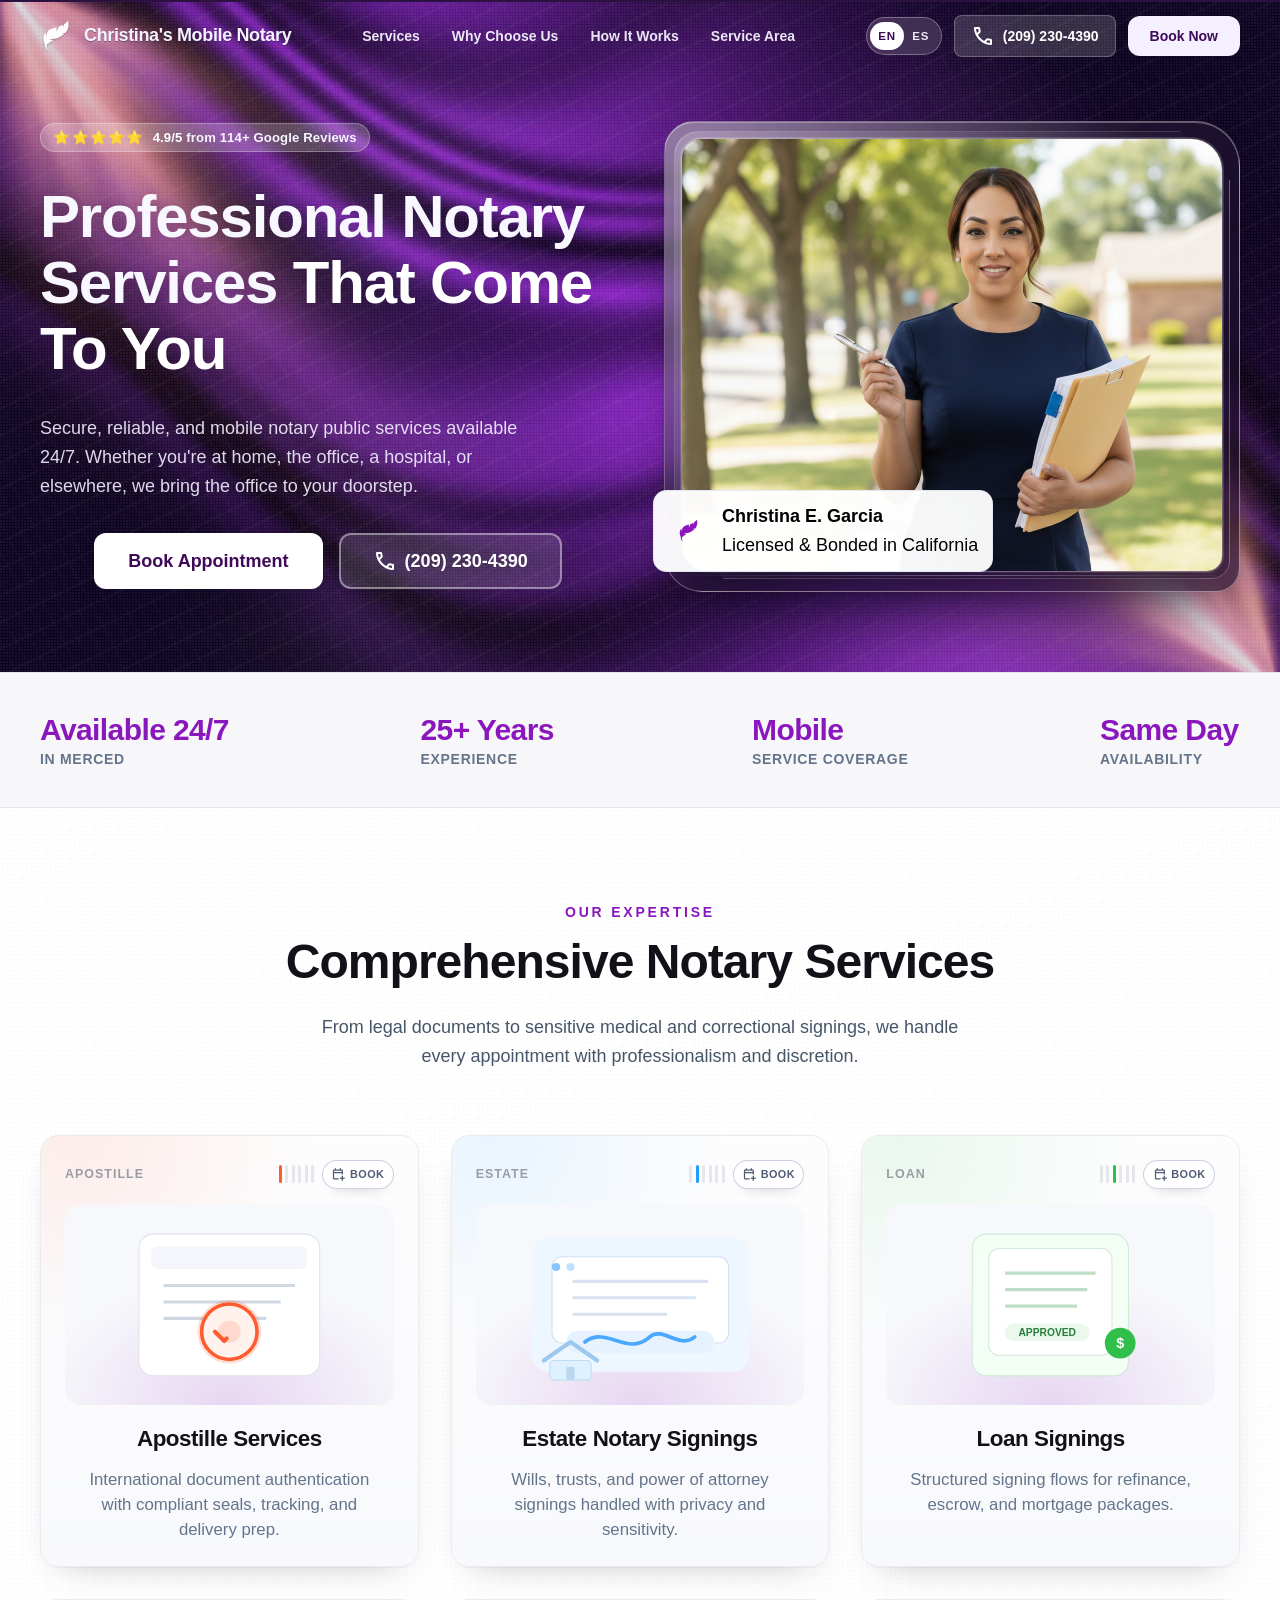
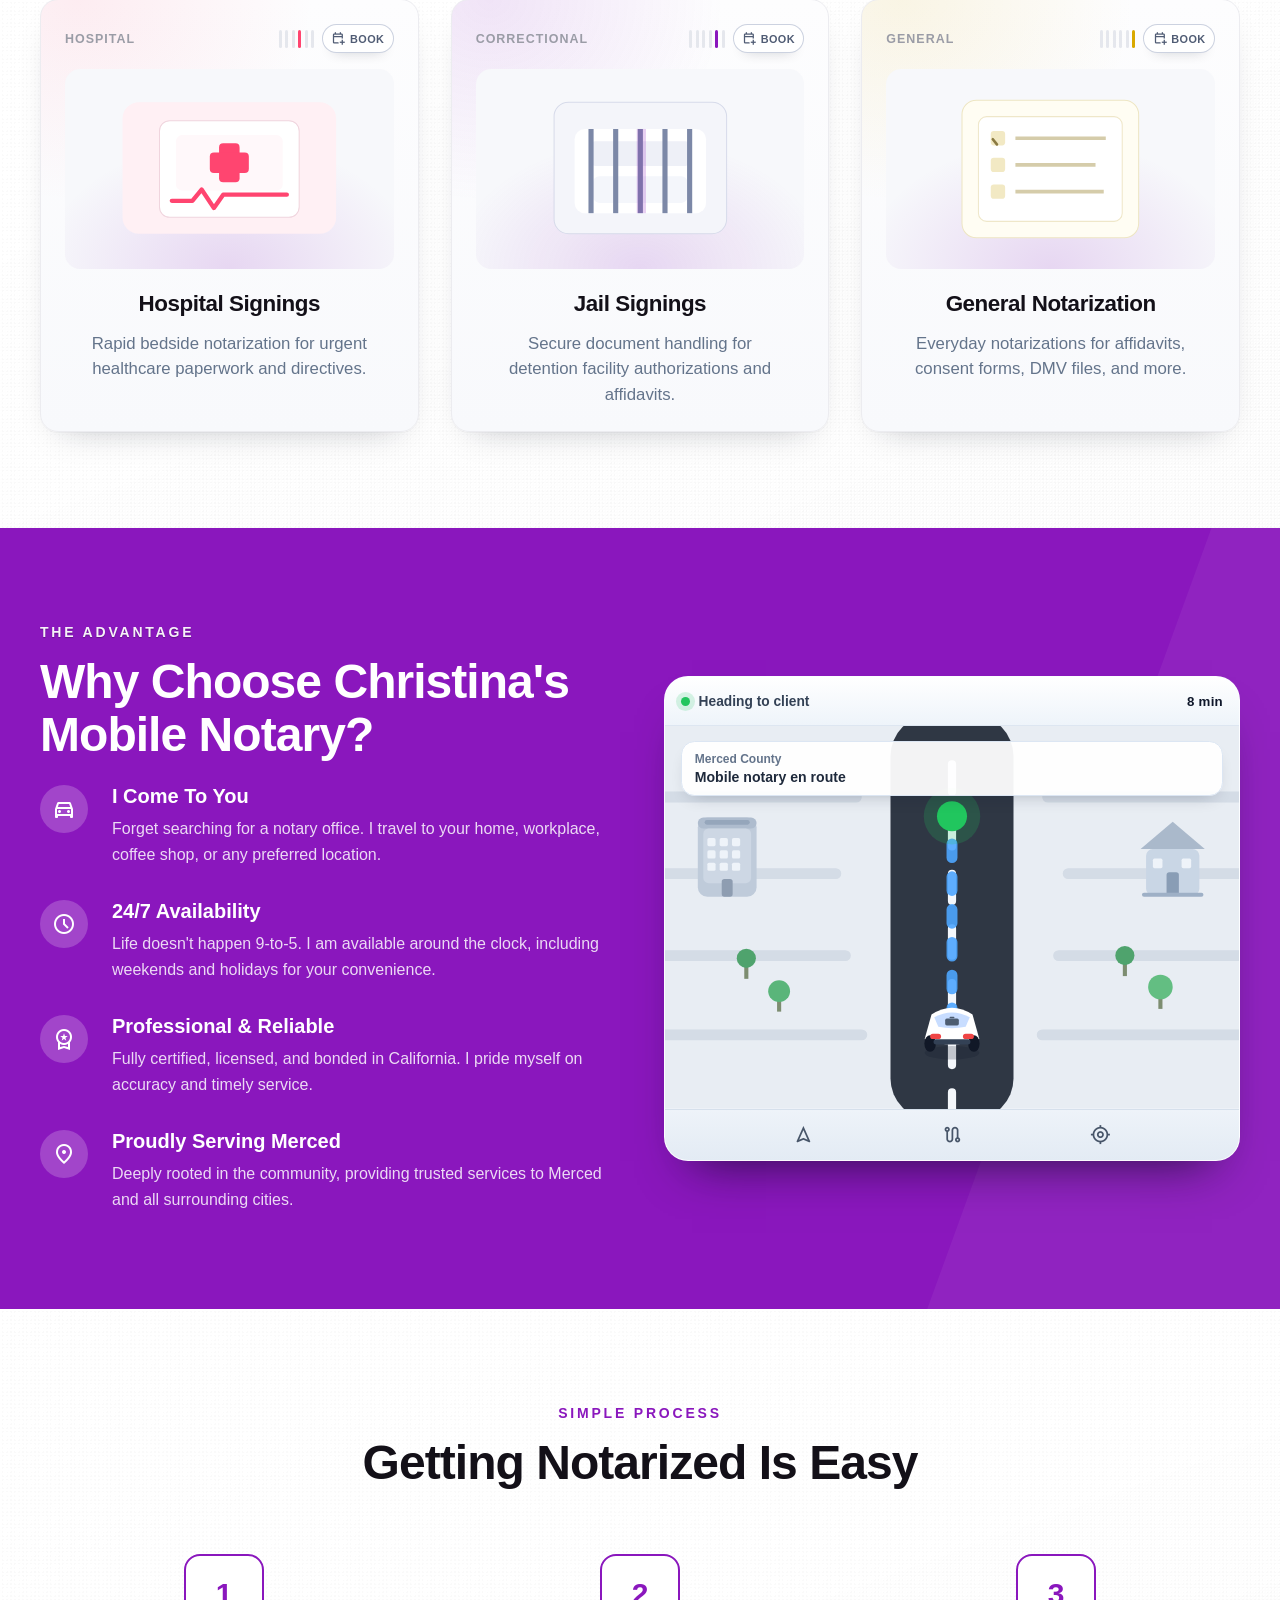
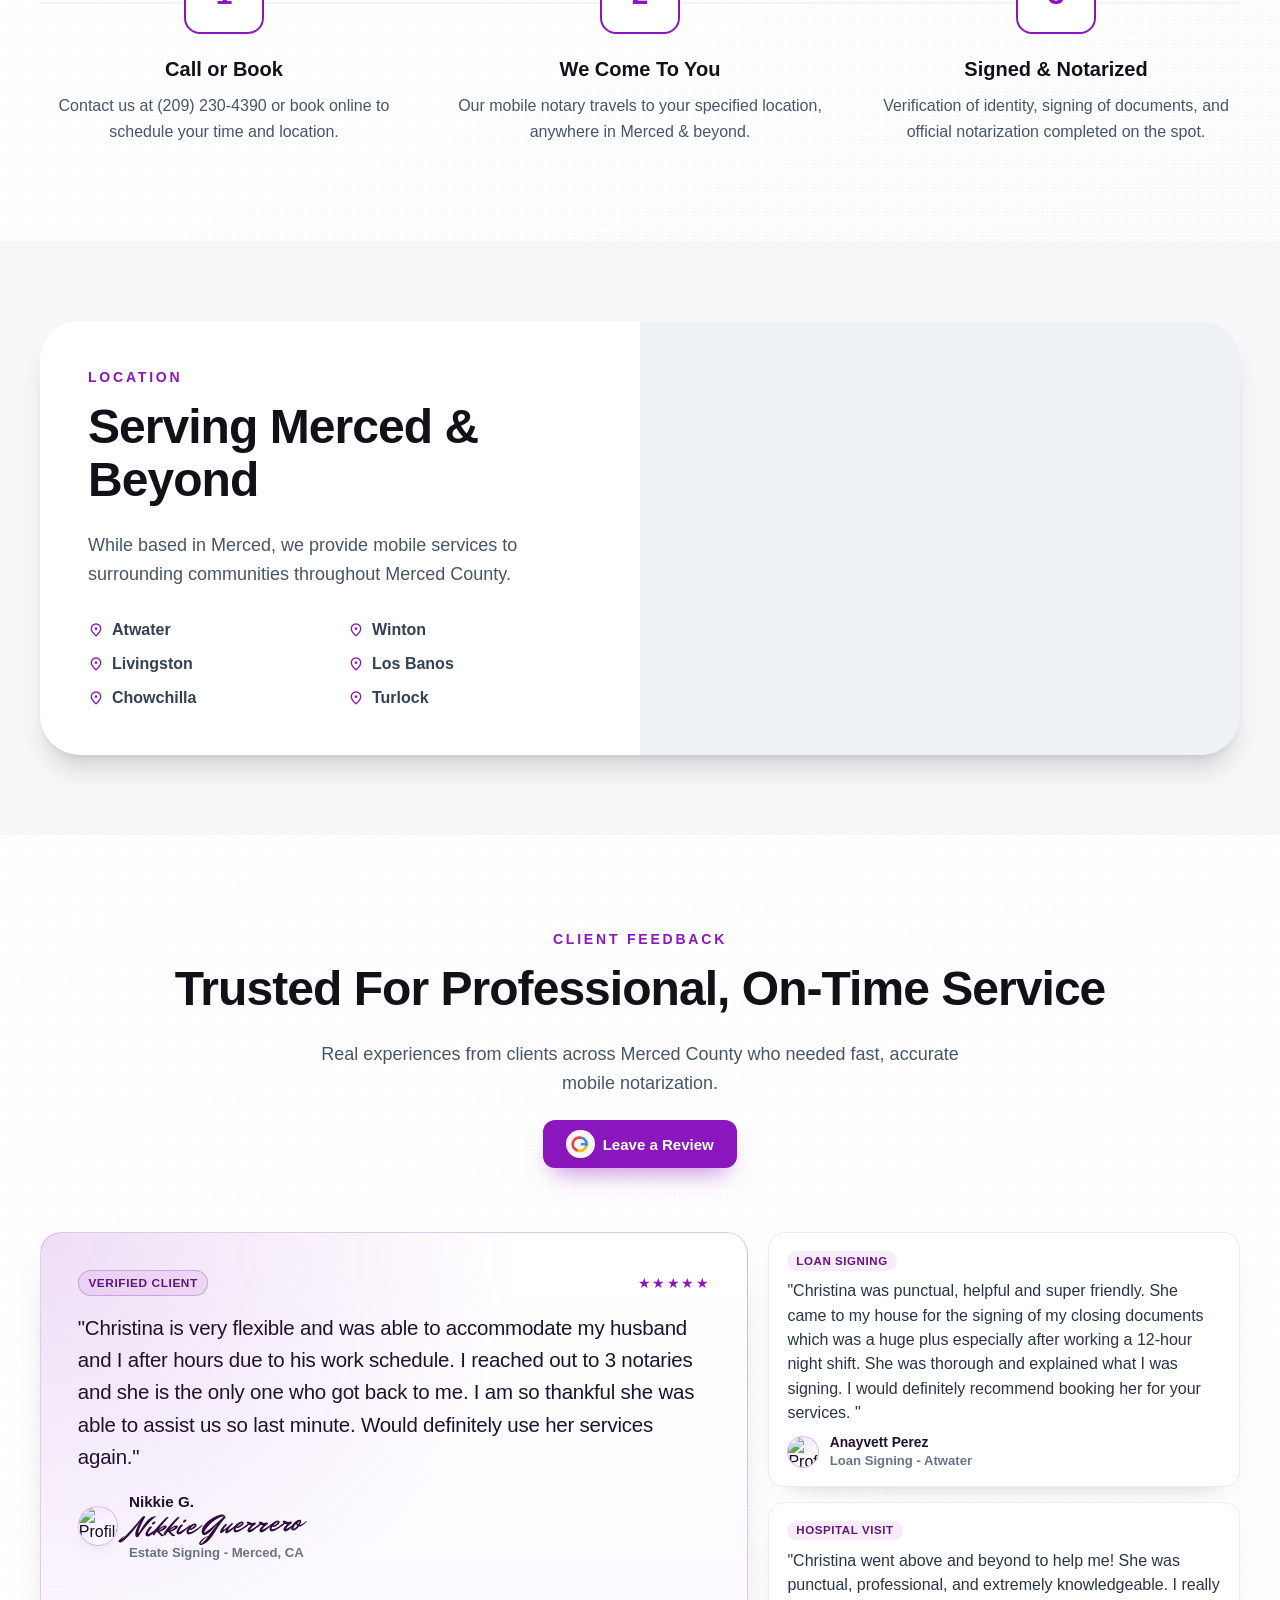
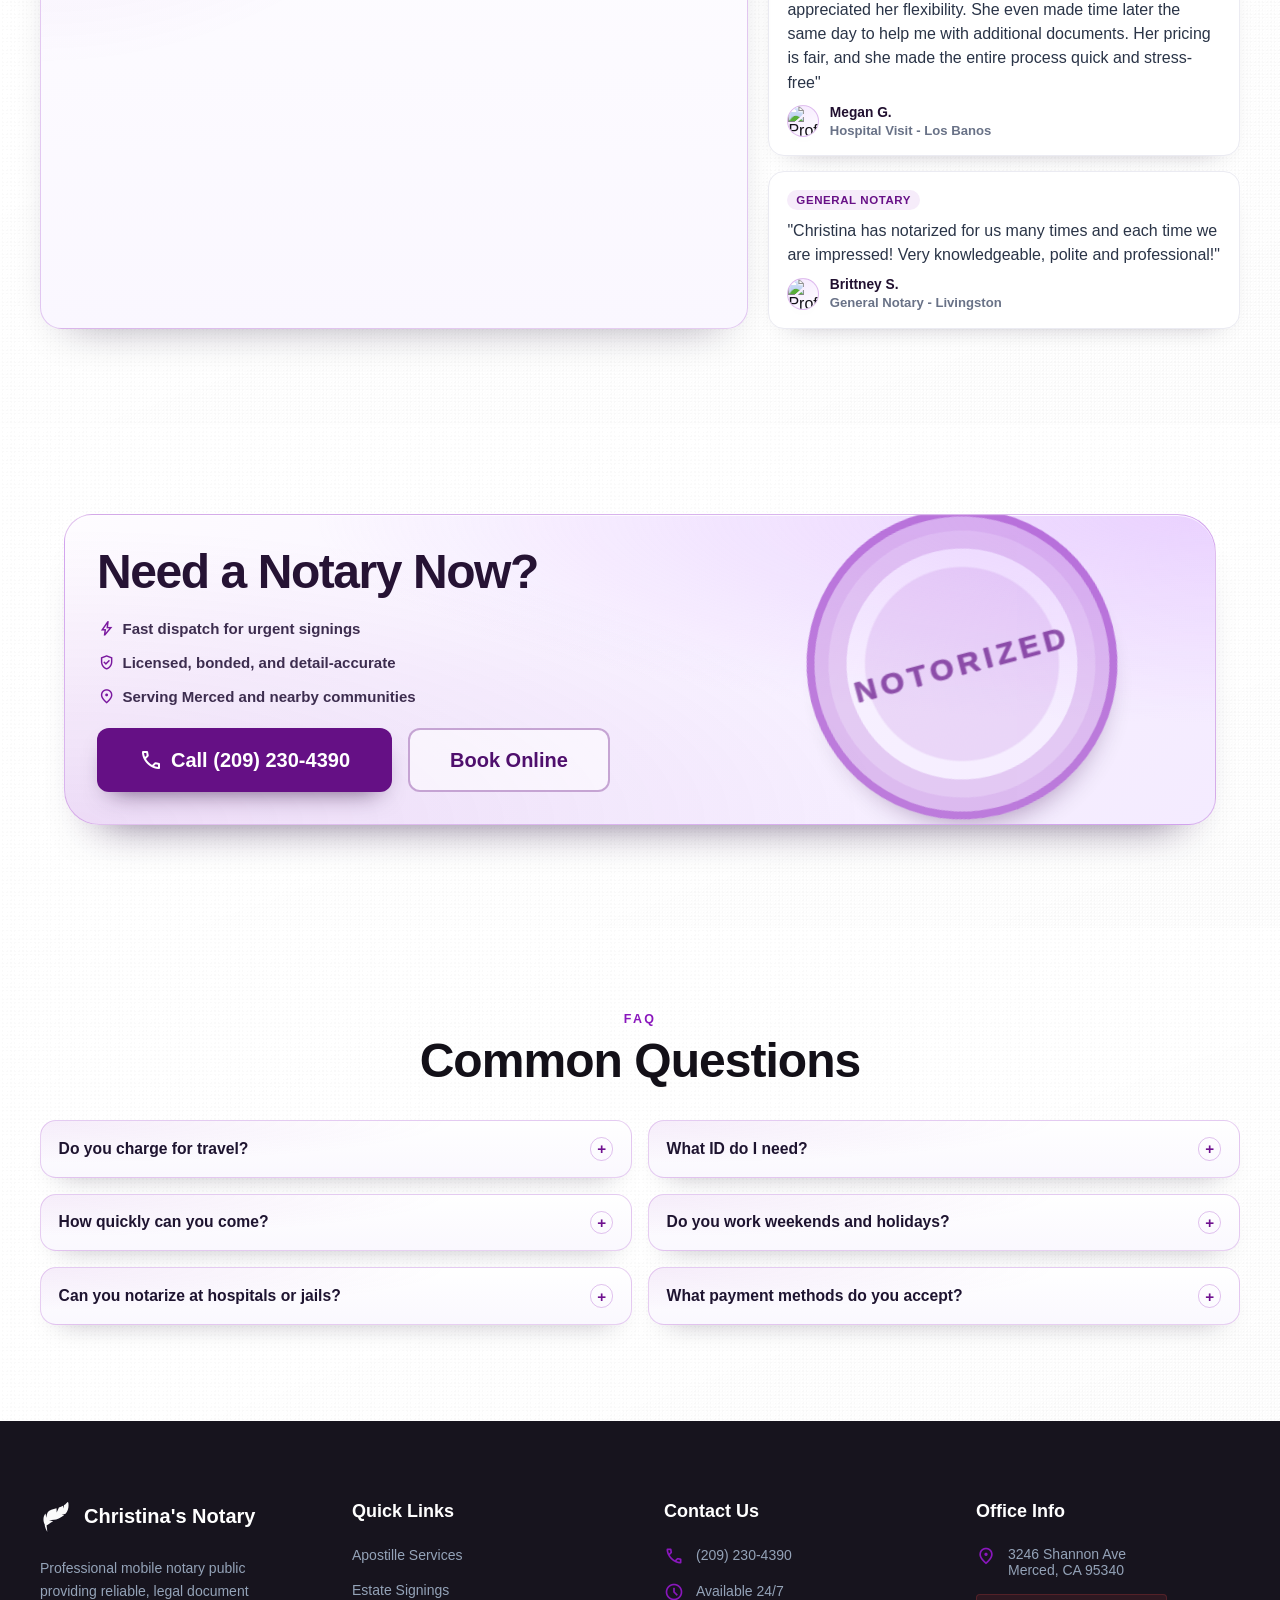
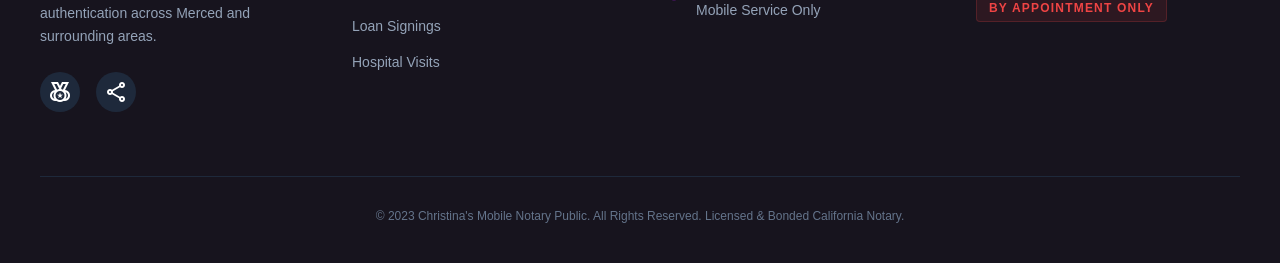
==== commit 55982c46: "Update hero video sources and mobile service button styling" ====
--- a/index.html
+++ b/index.html
@@ -65,7 +65,7 @@
     <main>
         <section class="hero section-white">
             <video class="hero-bg-video" autoplay muted loop playsinline webkit-playsinline preload="auto" poster="./assets/hero_background_poster.png" aria-hidden="true" style="opacity: 0;">
-                <source src="./assets/hero_background.mp4" type="video/mp4" />
+                <source src="./assets/hero_background_cross.mp4" type="video/mp4" />
             </video>
             <div class="container hero-grid">
                 <div class="hero-content">
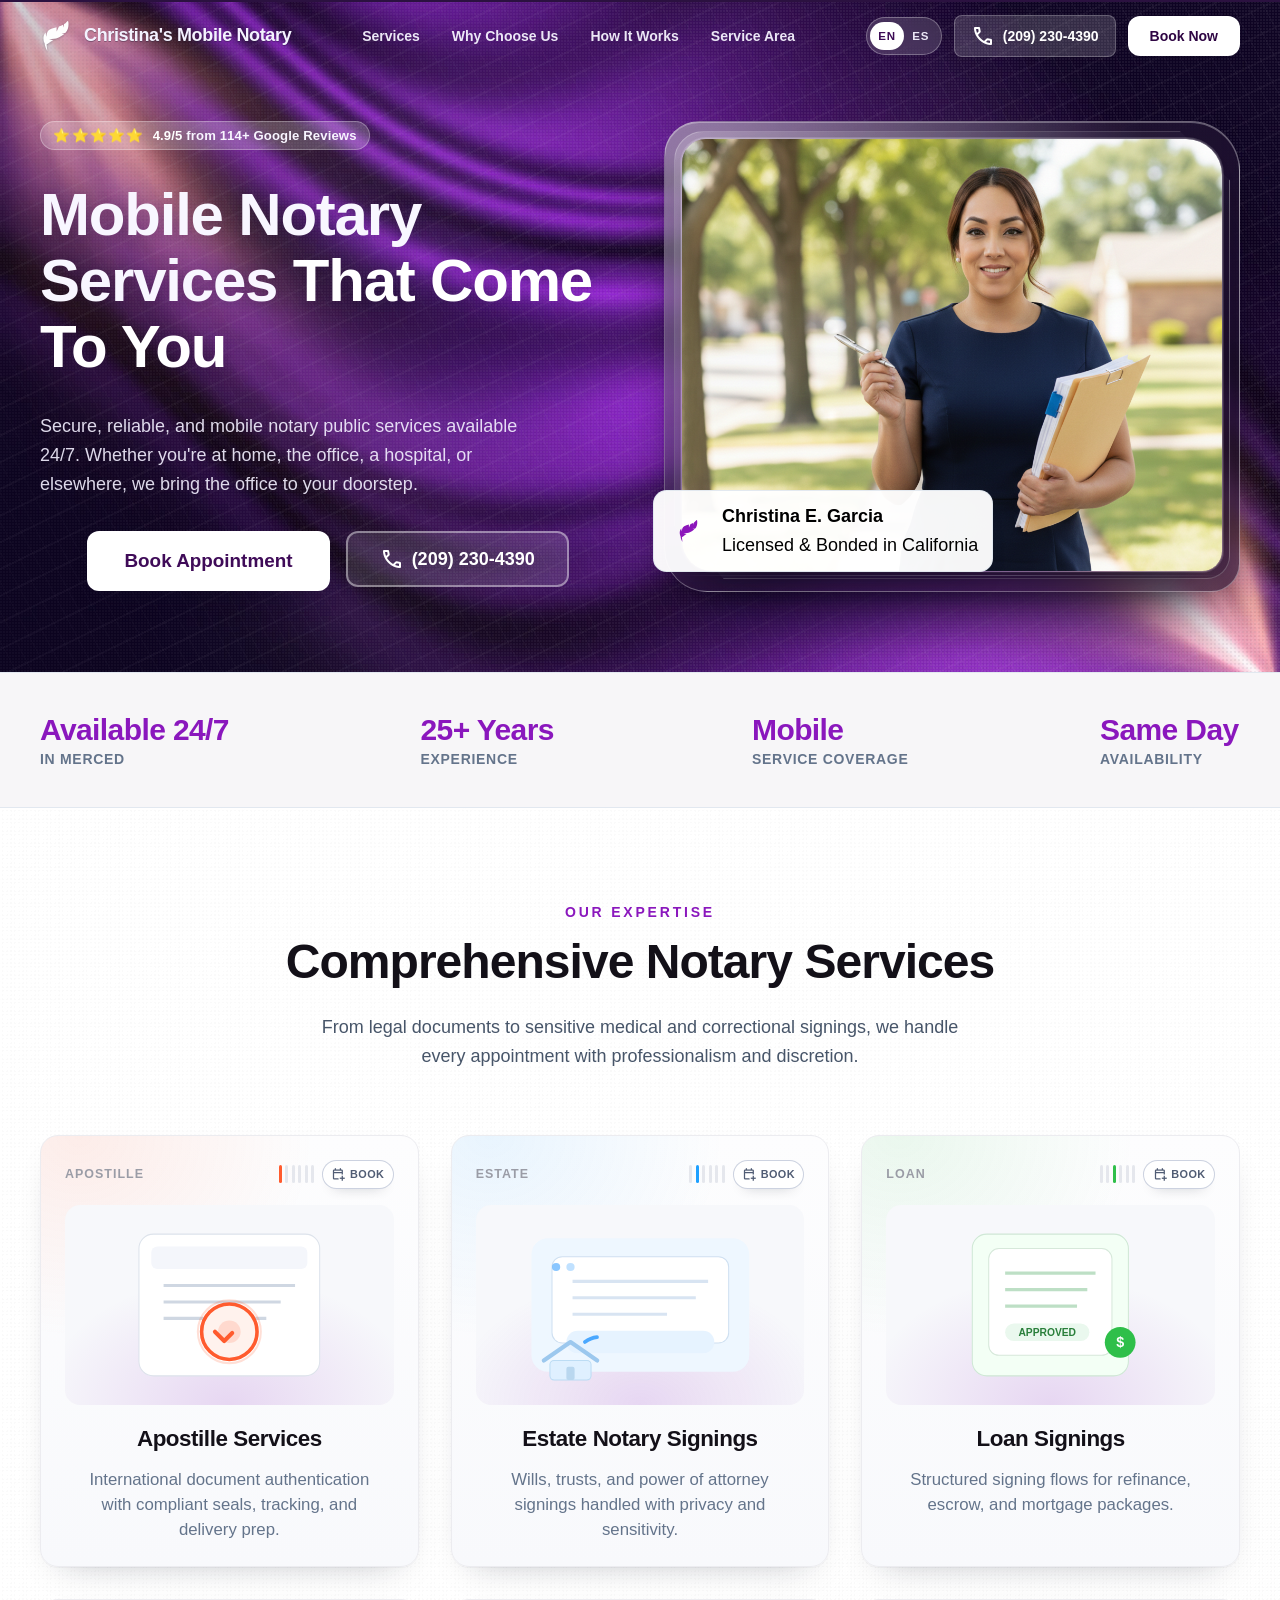
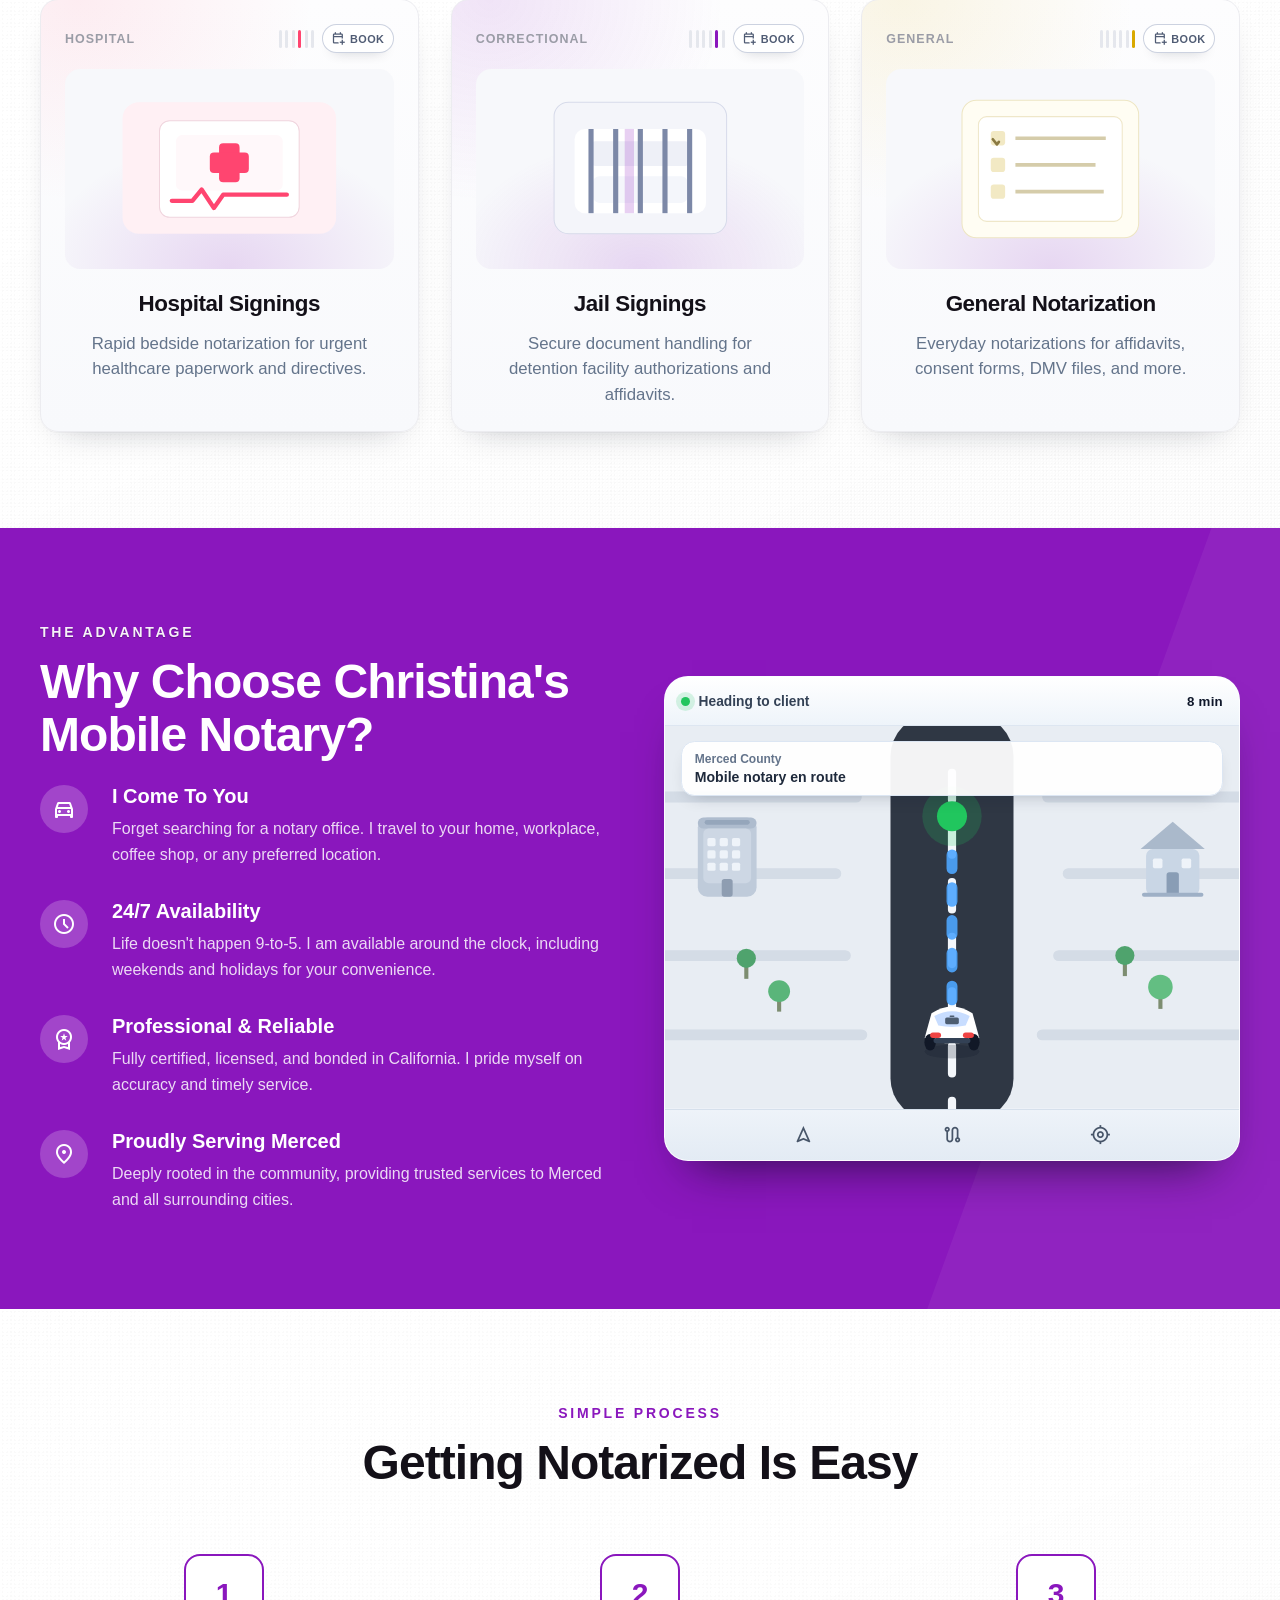
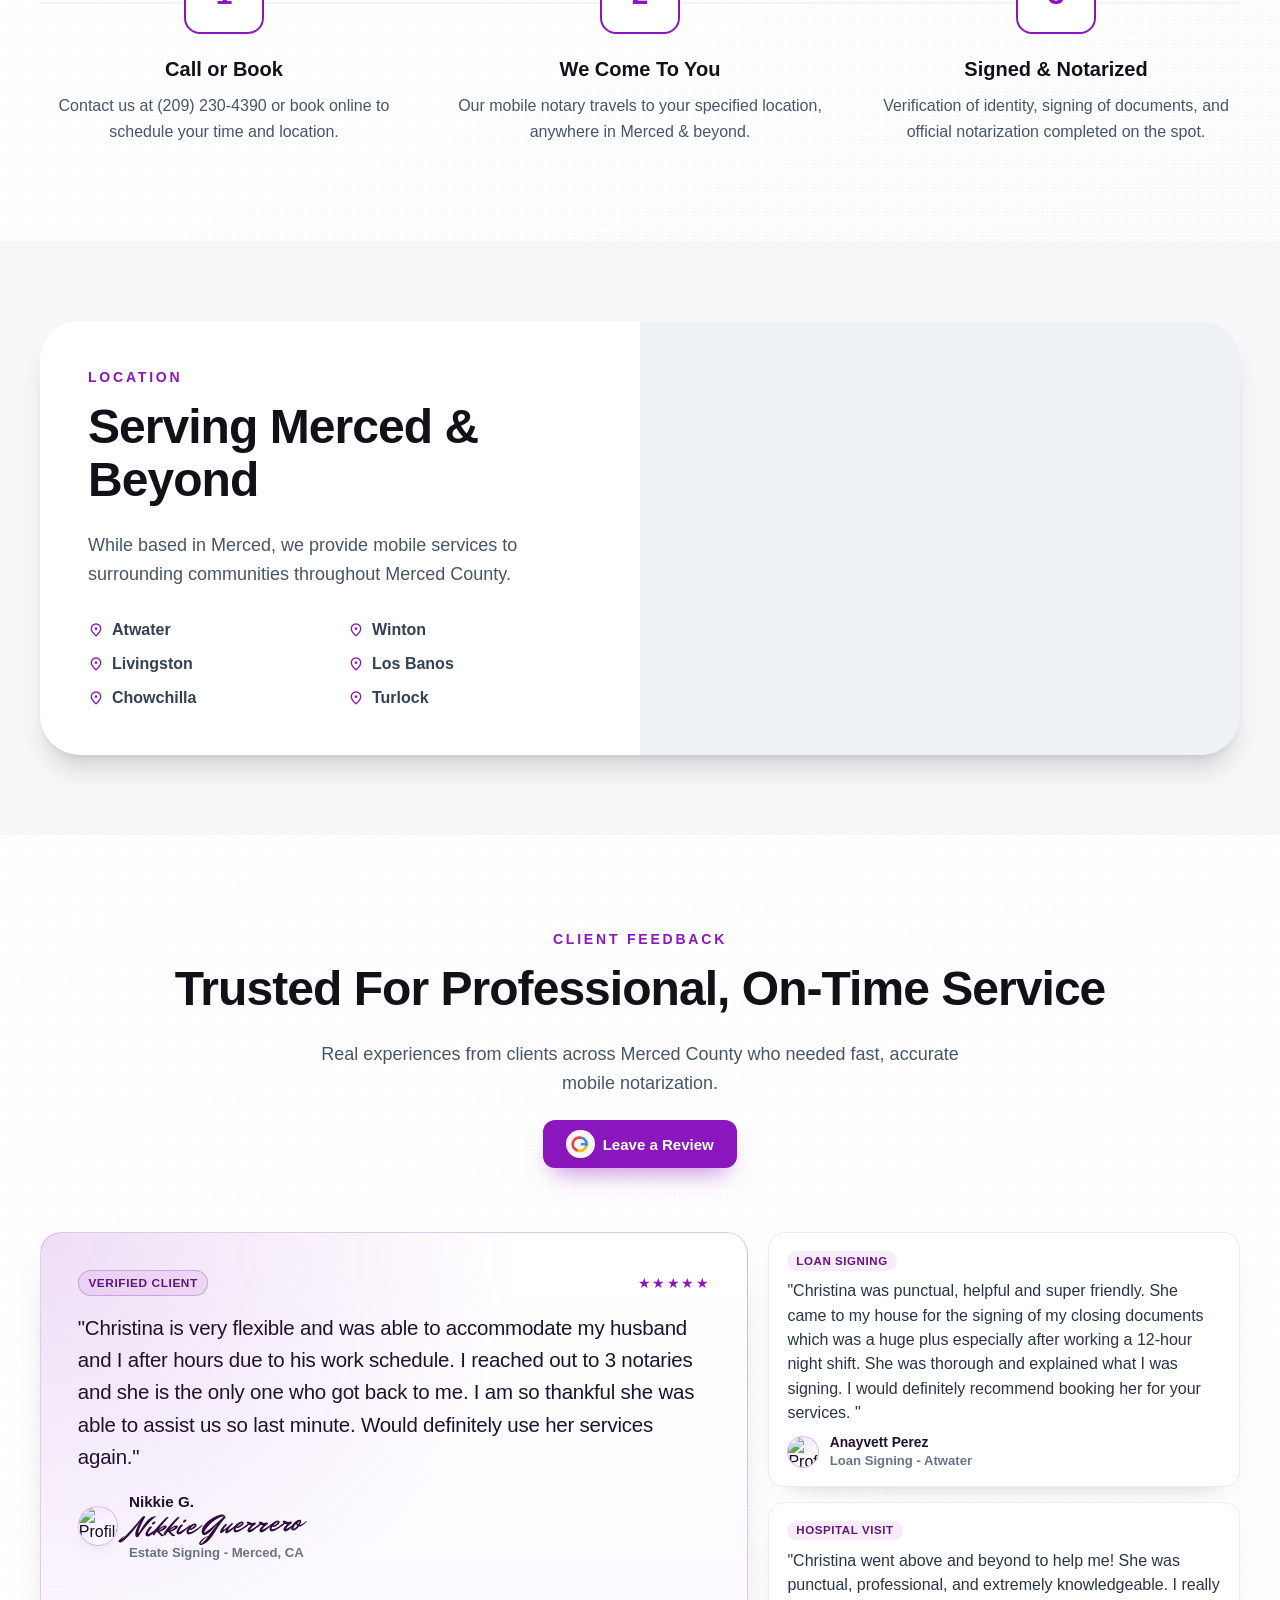
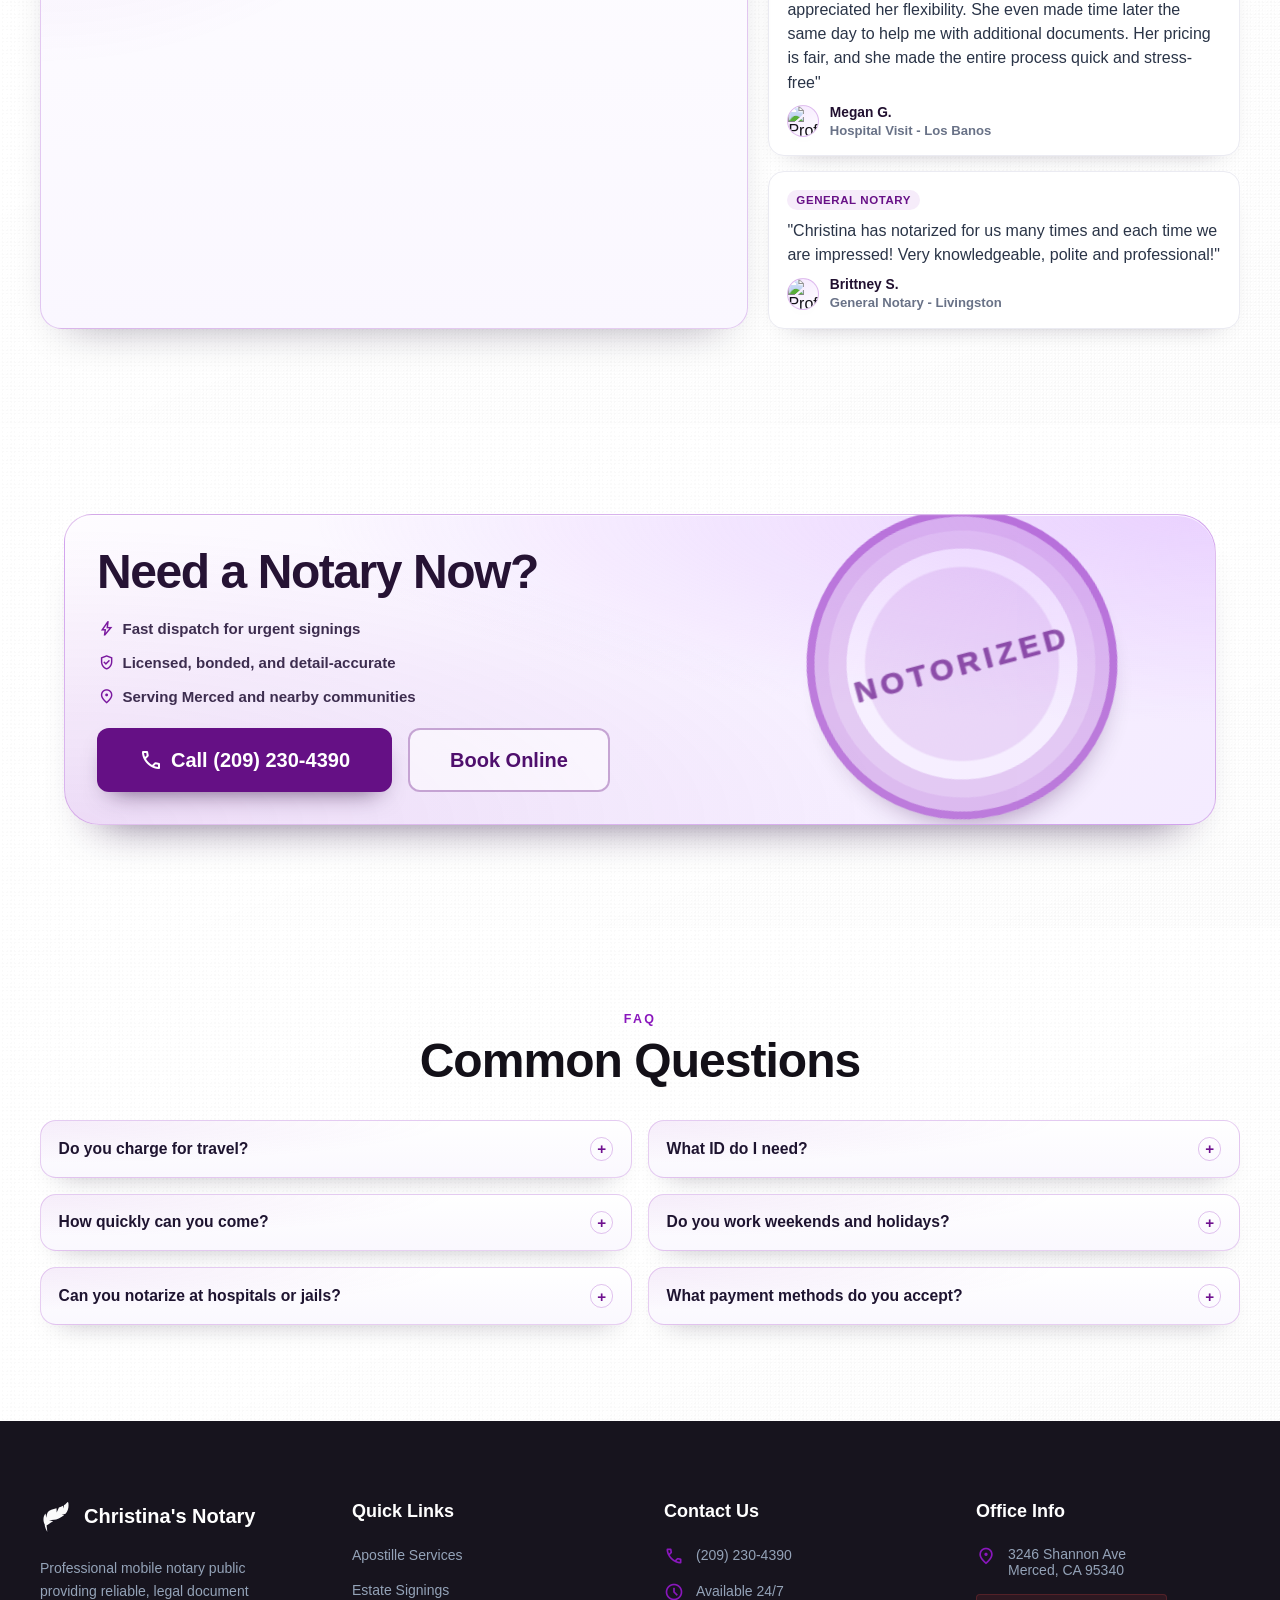
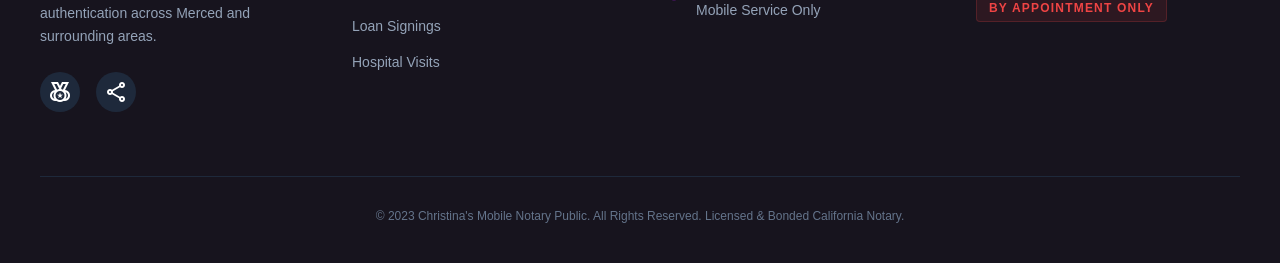
==== commit 03173bf6: "Polish hero CTA emphasis and header book button contrast" ====
--- a/index.html
+++ b/index.html
@@ -64,7 +64,8 @@
 
     <main>
         <section class="hero section-white">
-            <video class="hero-bg-video" autoplay muted loop playsinline webkit-playsinline preload="auto" poster="./assets/hero_background_poster.png" aria-hidden="true" style="opacity: 0;">
+            <video class="hero-bg-video" autoplay muted loop playsinline webkit-playsinline preload="auto"
+                poster="./assets/hero_background_poster.png" aria-hidden="true" style="opacity: 0;">
                 <source src="./assets/hero_background_cross.mp4" type="video/mp4" />
             </video>
             <div class="container hero-grid">
@@ -73,7 +74,7 @@
                         <div class="stars" aria-hidden="true">&#11088;&#11088;&#11088;&#11088;&#11088;</div>
                         <span><strong>4.9/5</strong> from 114+ Google Reviews</span>
                     </div>
-                    <h1>Professional Notary Services <span>That Come To You</span></h1>
+                    <h1>Mobile Notary Services <span>That Come To You</span></h1>
                     <p>
                         Secure, reliable, and mobile notary public services available 24/7. Whether you're at home, the
                         office, a hospital, or elsewhere, we bring the office to your doorstep.
@@ -718,7 +719,8 @@
                                     <span class="material-symbols-outlined">call</span>
                                     Call (209) 230-4390
                                 </a>
-                                <button class="btn btn-outline btn-xl book-now-trigger" type="button">Book Online</button>
+                                <button class="btn btn-outline btn-xl book-now-trigger" type="button">Book
+                                    Online</button>
                             </div>
                         </div>
                     </div>
@@ -956,4 +958,4 @@
     <script src="./js/i18n.js"></script>
 </body>
 
-</html>
+</html>
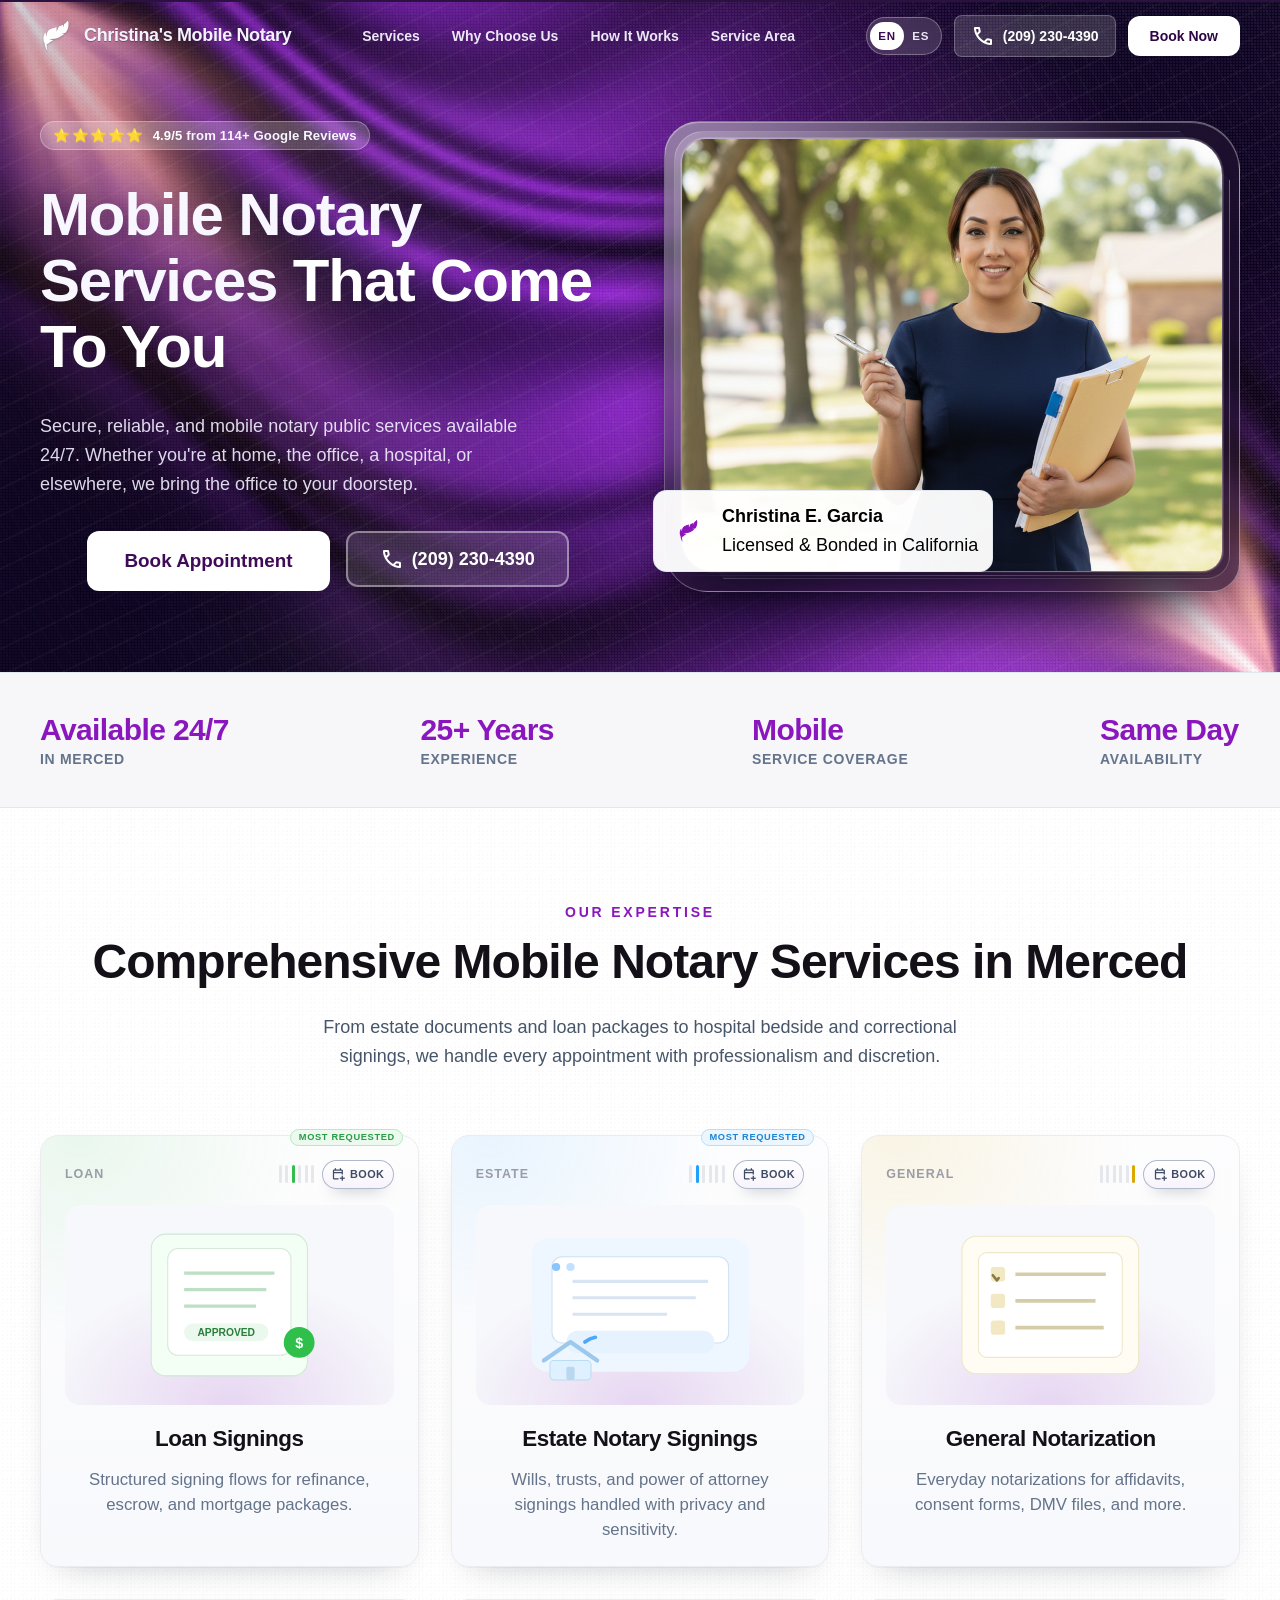
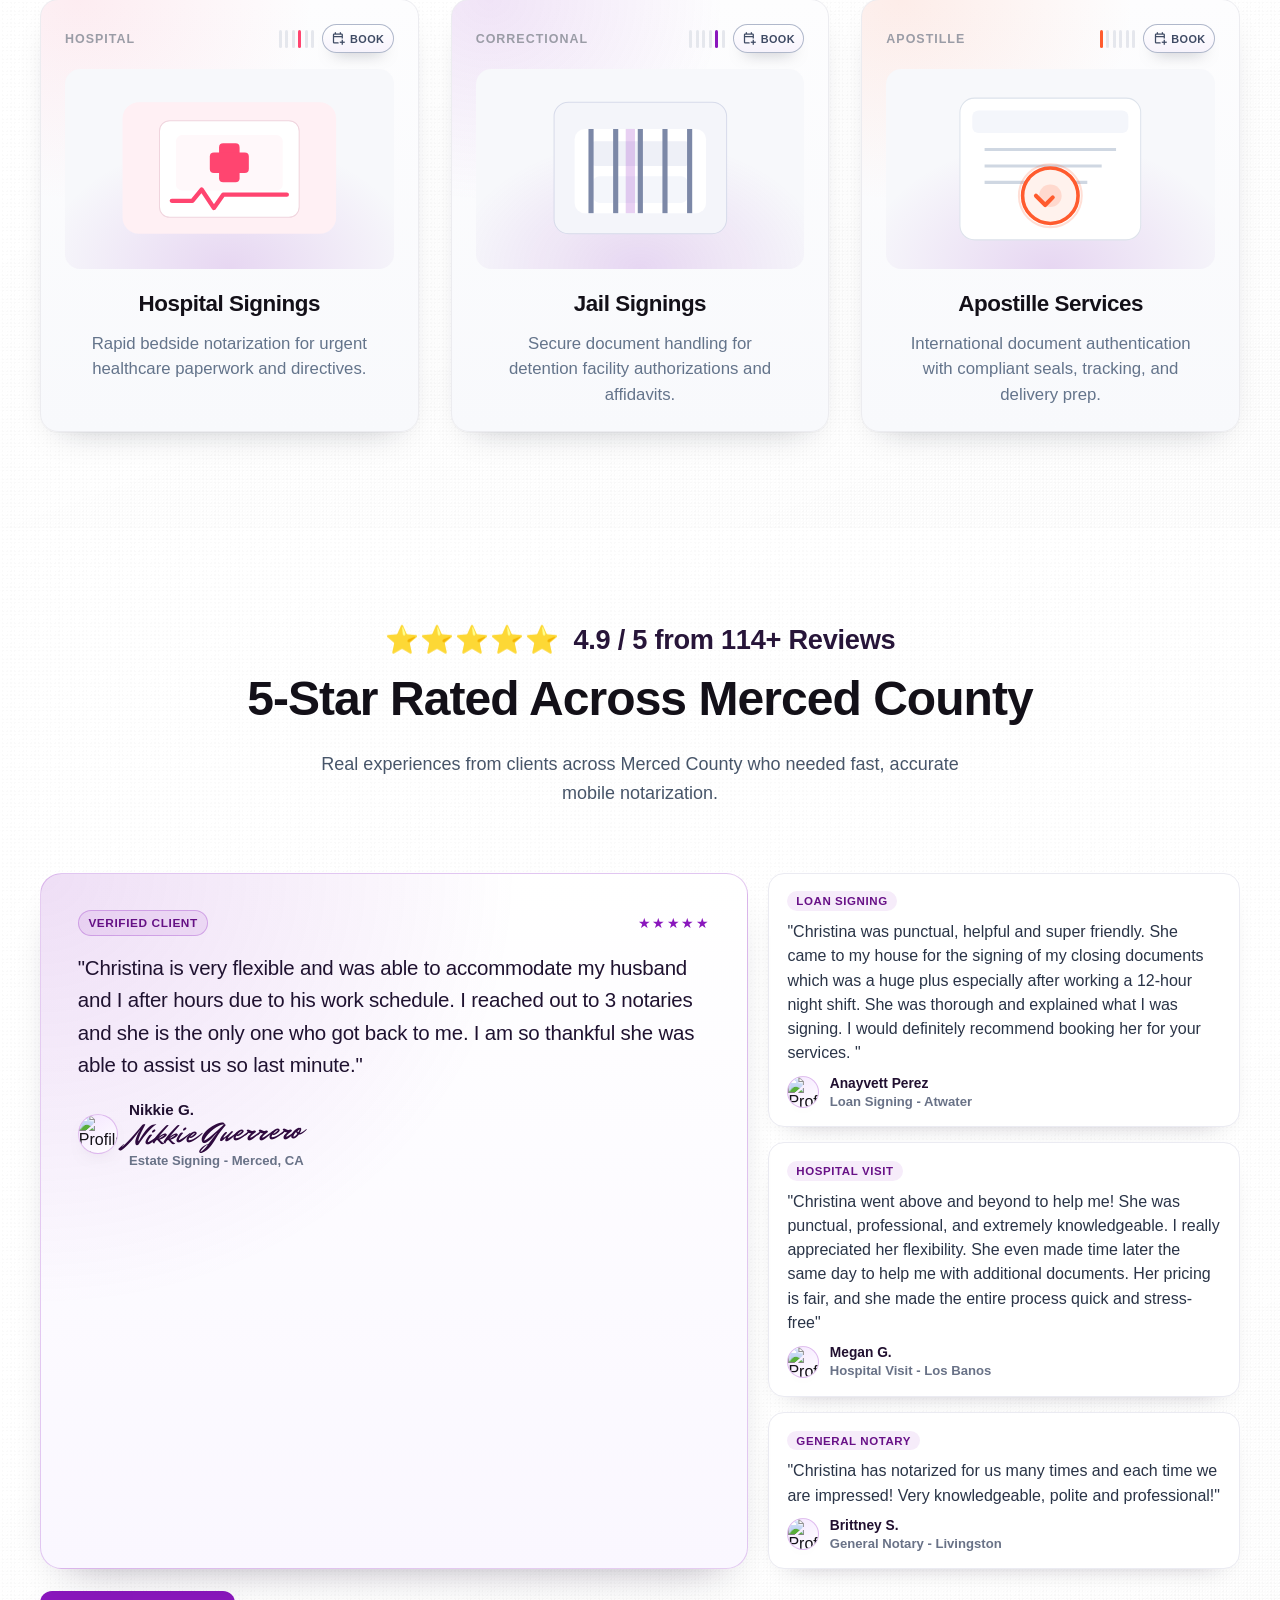
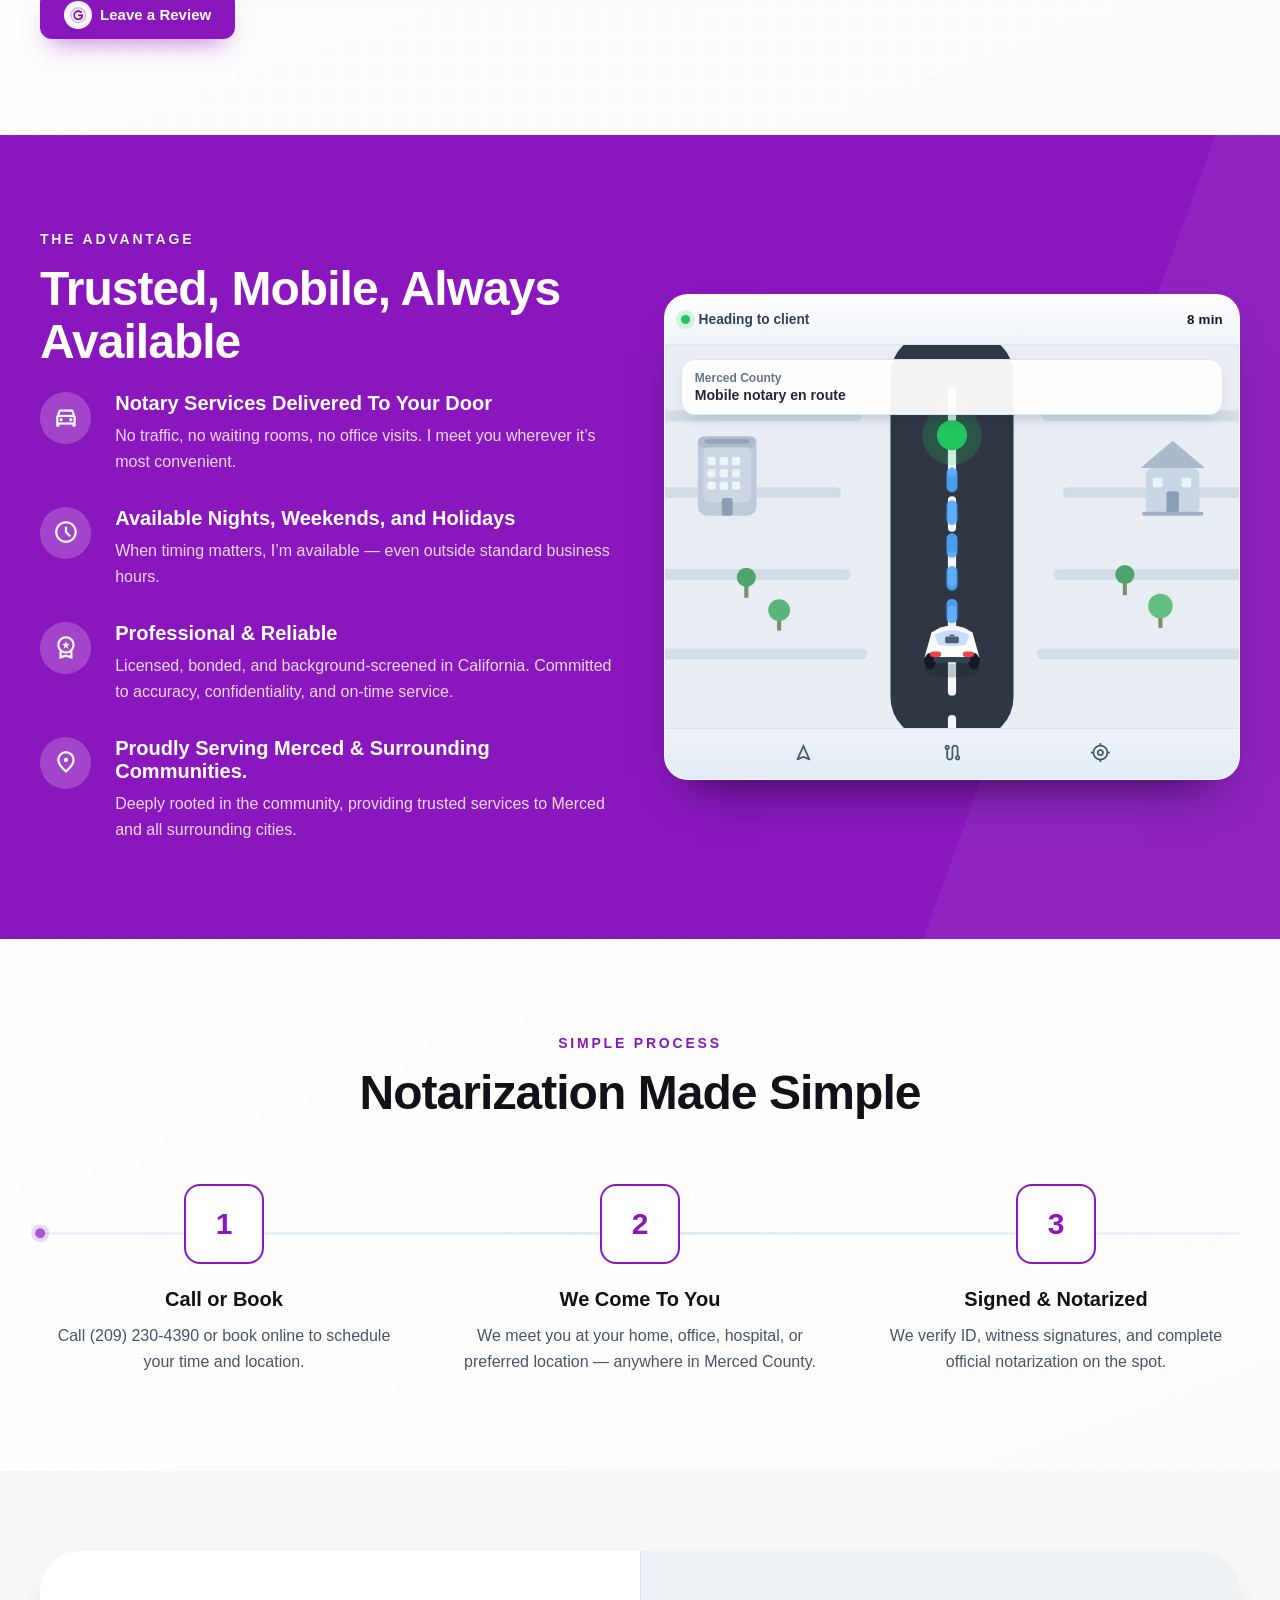
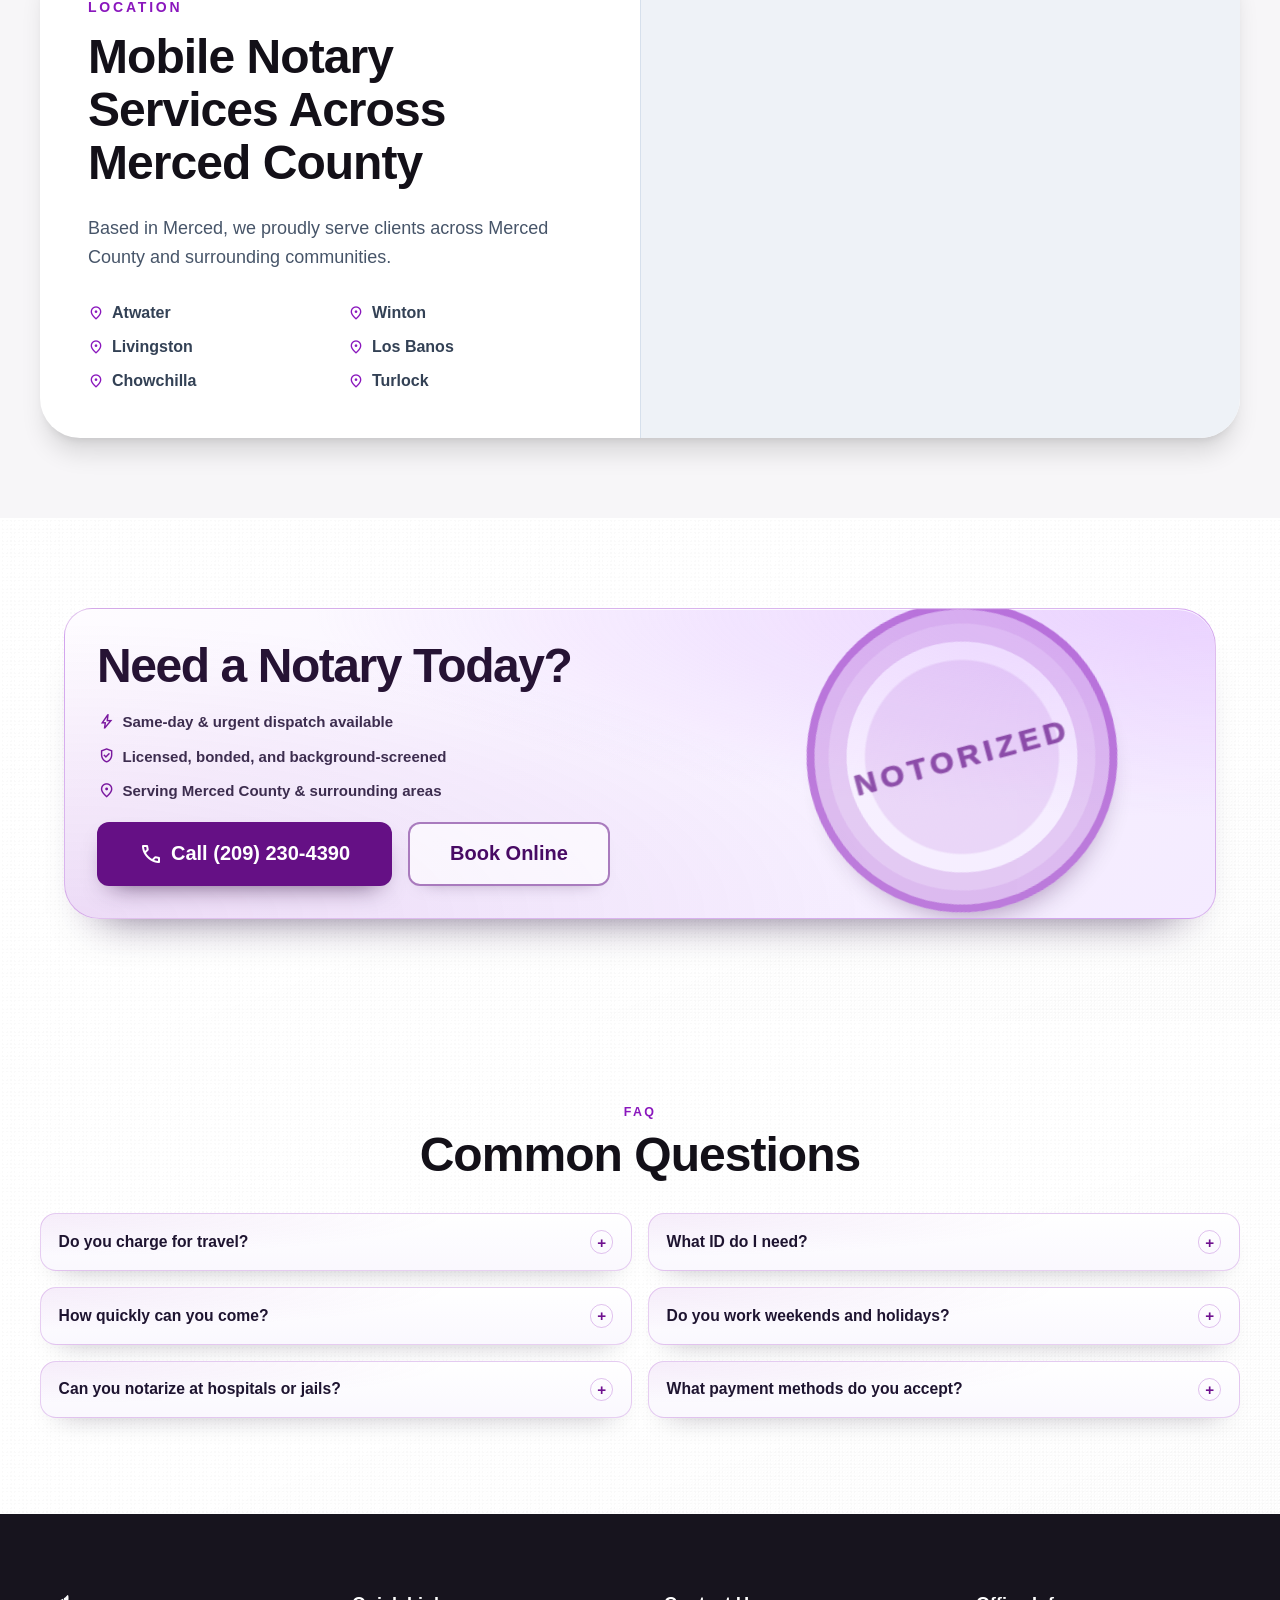
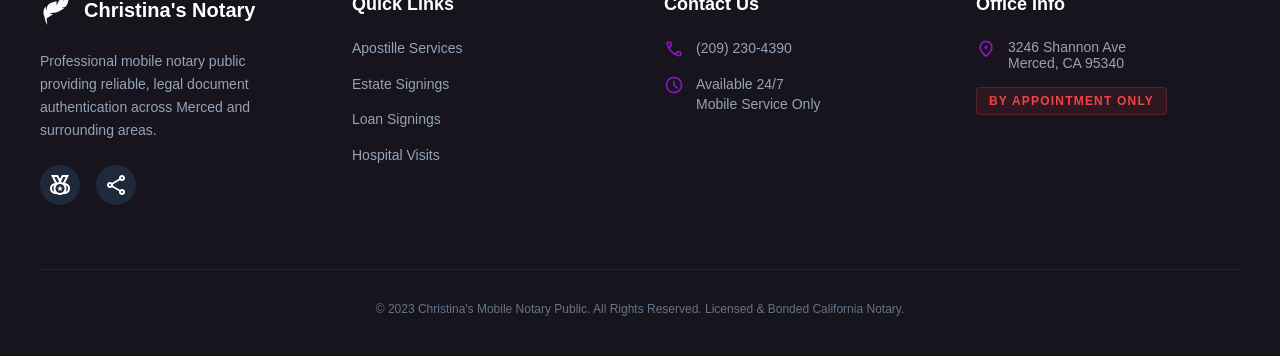
==== commit 73c7c671: "Update homepage content flow, CTA/testimonial UX, and Spanish translations" ====
--- a/index.html
+++ b/index.html
@@ -129,10 +129,10 @@
             <div class="container">
                 <div class="section-heading">
                     <h2 class="section-kicker">Our Expertise</h2>
-                    <h3 class="section-title">Comprehensive Notary Services</h3>
+                    <h3 class="section-title">Comprehensive Mobile Notary Services in Merced</h3>
                     <p class="section-copy">
-                        From legal documents to sensitive medical and correctional signings, we handle every appointment
-                        with professionalism and discretion.
+                        From estate documents and loan packages to hospital bedside and correctional signings, we handle
+                        every appointment with professionalism and discretion.
                     </p>
                 </div>
                 <div class="services-grid">
@@ -181,6 +181,7 @@
                         </div>
                     </article>
                     <article class="service-feature-card service-tone-estate">
+                        <span class="service-most-requested">Most Requested</span>
                         <div class="service-feature-top">
                             <span class="service-feature-label">Estate</span>
                             <div class="service-feature-actions">
@@ -221,6 +222,7 @@
                         </div>
                     </article>
                     <article class="service-feature-card service-tone-loan">
+                        <span class="service-most-requested">Most Requested</span>
                         <div class="service-feature-top">
                             <span class="service-feature-label">Loan</span>
                             <div class="service-feature-actions">
@@ -376,28 +378,152 @@
             </div>
         </section>
 
+
+
+        <section class="testimonials section-white" id="testimonials">
+            <div class="container">
+                <p class="testimonials-rating-banner">
+                    <span aria-hidden="true">&#11088;&#11088;&#11088;&#11088;&#11088;</span>
+                    4.9 / 5 from 114+ Reviews
+                </p>
+                <div class="section-heading">
+
+                    <h3 class="section-title"> 5-Star Rated Across Merced County</h3>
+                    <p class="section-copy">
+                        Real experiences from clients across Merced County who needed fast, accurate mobile
+                        notarization.
+                    </p>
+                </div>
+
+                <div class="testimonials-layout">
+                    <article class="testimonial-feature">
+                        <div class="testimonial-meta">
+                            <span class="testimonial-badge">Verified Client</span>
+                            <span class="testimonial-stars"
+                                aria-hidden="true">&#9733;&#9733;&#9733;&#9733;&#9733;</span>
+                        </div>
+                        <blockquote>
+                            "Christina is very flexible and was able to accommodate my husband and I after hours due to
+                            his work schedule. I reached out to 3 notaries and she is the only one who got back to me. I
+                            am so thankful she was able to assist us so last minute."
+                        </blockquote>
+                        <div class="testimonial-author">
+                            <a class="reviewer-link" href="#" data-reviewer="nikkie-g"
+                                aria-label="Open Nikkie G. Google review profile">
+                                <img class="reviewer-avatar"
+                                    src="https://lh3.googleusercontent.com/a-/ALV-UjVoDzPvHxVh-0uPJQYT2ta-zs1DCe8QxbQZVkarlrlSCXB53WEazg=w72-h72-p-rp-mo-br100"
+                                    alt="Profile photo placeholder for Nikkie G." data-reviewer-avatar="nikkie-g"
+                                    loading="lazy" />
+                            </a>
+                            <div class="author-info">
+                                <span class="author-name">Nikkie G.</span>
+                                <span class="author-signature">Nikkie Guerrero</span>
+                                <span class="author-detail">Estate Signing - Merced, CA</span>
+                            </div>
+                        </div>
+                    </article>
+                    <div class="testimonial-stack">
+                        <article class="testimonial-card">
+                            <span class="testimonial-chip">Loan Signing</span>
+                            <p>"Christina was punctual, helpful and super friendly. She came to my house for the signing
+                                of my closing documents which was a huge plus especially after working a 12-hour night
+                                shift. She was thorough and explained what I was signing. I would definitely recommend
+                                booking her for your services. "</p>
+                            <div class="testimonial-card-author">
+                                <a class="reviewer-link" href="#" data-reviewer="anayvett-p"
+                                    aria-label="Open Anayvett Perez Google review profile">
+                                    <img class="reviewer-avatar"
+                                        src="https://lh3.googleusercontent.com/a-/ALV-UjVW4WSq2pCRxJ-gWv_oc5Zb2rgeGAvwo4qIEohKSMINjuACNmI=w72-h72-p-rp-mo-br100"
+                                        alt="Profile photo placeholder for Anayvett Perez"
+                                        data-reviewer-avatar="anayvett-p" loading="lazy" />
+                                </a>
+                                <div class="author-info">
+                                    <span class="author-name">Anayvett Perez</span>
+                                    <span class="author-detail">Loan Signing - Atwater</span>
+                                </div>
+                            </div>
+                        </article>
+                        <article class="testimonial-card">
+                            <span class="testimonial-chip">Hospital Visit</span>
+                            <p>"Christina went above and beyond to help me! She was punctual, professional, and
+                                extremely knowledgeable. I really appreciated her flexibility. She even made time later
+                                the same day to help me with additional documents. Her pricing is fair, and she made the
+                                entire process quick and stress-free"</p>
+                            <div class="testimonial-card-author">
+                                <a class="reviewer-link" href="#" data-reviewer="megan-g"
+                                    aria-label="Open Megan G. Google review profile">
+                                    <img class="reviewer-avatar"
+                                        src="https://lh3.googleusercontent.com/a/ACg8ocKpNY-5ZSFyQxbcz8rebwFZQjnIiz3sKzrZ-46vwRLpIfTwCA=w72-h72-p-rp-mo-br100"
+                                        alt="Profile photo placeholder for Megan G." data-reviewer-avatar="megan-g"
+                                        loading="lazy" />
+                                </a>
+                                <div class="author-info">
+                                    <span class="author-name">Megan G.</span>
+                                    <span class="author-detail">Hospital Visit - Los Banos</span>
+                                </div>
+                            </div>
+                        </article>
+                        <article class="testimonial-card">
+                            <span class="testimonial-chip">General Notary</span>
+                            <p>"Christina has notarized for us many times and each time we are impressed! Very
+                                knowledgeable, polite and professional!"
+                            </p>
+                            <div class="testimonial-card-author">
+                                <a class="reviewer-link" href="#" data-reviewer="brittney-s"
+                                    aria-label="Open Brittney S. Google review profile">
+                                    <img class="reviewer-avatar"
+                                        src="https://lh3.googleusercontent.com/a-/ALV-UjUMYFaHeRb1JQR0o4jvHNdce67xjsgFyqyjiVi7r4ELX7iUBto=w72-h72-p-rp-mo-br100"
+                                        alt="Profile photo placeholder for Brittney S."
+                                        data-reviewer-avatar="brittney-s" loading="lazy" />
+                                </a>
+                                <div class="author-info">
+                                    <span class="author-name">Brittney S.</span>
+                                    <span class="author-detail">General Notary - Livingston</span>
+                                </div>
+                            </div>
+                        </article>
+                    </div>
+                </div>
+                <a class="btn btn-primary testimonials-review-cta"
+                    href="https://www.google.com/maps/search/?api=1&query=Christina%27s+Mobile+Notary+Merced+CA"
+                    target="_blank" rel="noopener noreferrer">
+                    <svg class="google-gmark" viewBox="0 0 24 24" aria-hidden="true" focusable="false">
+                        <circle cx="12" cy="12" r="10" fill="#f4ebff" />
+                        <circle cx="12" cy="12" r="9" fill="none" stroke="#8a17bd" stroke-opacity="0.28"
+                            stroke-width="1.5" />
+                        <path
+                            d="M16.9 12.1c0 2.7-1.9 4.8-4.8 4.8-2.9 0-5-2.2-5-5 0-2.8 2.1-5 5-5 1.35 0 2.5.45 3.45 1.3"
+                            fill="none" stroke="#6d1292" stroke-width="2.05" stroke-linecap="round"
+                            stroke-linejoin="round" />
+                        <path d="M16.9 12.1h-4.1" fill="none" stroke="#6d1292" stroke-width="2.05"
+                            stroke-linecap="round" />
+                    </svg>
+                    <span class="review-cta-label">Leave a Review</span>
+                </a>
+            </div>
+        </section>
+
         <section class="advantage" id="why-choose-us">
             <div class="advantage-stripe"></div>
             <div class="container advantage-grid">
                 <div>
                     <h2 class="section-kicker section-kicker-light">The Advantage</h2>
-                    <h3 class="section-title section-title-light">Why Choose Christina's Mobile Notary?</h3>
+                    <h3 class="section-title section-title-light">Trusted, Mobile, Always Available</h3>
                     <div class="advantage-list">
                         <div class="advantage-item">
                             <div class="advantage-icon"><span class="material-symbols-outlined">directions_car</span>
                             </div>
                             <div>
-                                <h4>I Come To You</h4>
-                                <p>Forget searching for a notary office. I travel to your home, workplace, coffee shop,
-                                    or any preferred location.</p>
+                                <h4>Notary Services Delivered To Your Door</h4>
+                                <p>No traffic, no waiting rooms, no office visits. I meet you wherever it’s most
+                                    convenient.</p>
                             </div>
                         </div>
                         <div class="advantage-item">
                             <div class="advantage-icon"><span class="material-symbols-outlined">schedule</span></div>
                             <div>
-                                <h4>24/7 Availability</h4>
-                                <p>Life doesn't happen 9-to-5. I am available around the clock, including weekends and
-                                    holidays for your convenience.</p>
+                                <h4>Available Nights, Weekends, and Holidays</h4>
+                                <p>When timing matters, I’m available — even outside standard business hours.</p>
                             </div>
                         </div>
                         <div class="advantage-item">
@@ -405,14 +531,14 @@
                             </div>
                             <div>
                                 <h4>Professional &amp; Reliable</h4>
-                                <p>Fully certified, licensed, and bonded in California. I pride myself on accuracy and
-                                    timely service.</p>
+                                <p>Licensed, bonded, and background-screened in California. Committed to accuracy,
+                                    confidentiality, and on-time service.</p>
                             </div>
                         </div>
                         <div class="advantage-item">
                             <div class="advantage-icon"><span class="material-symbols-outlined">location_on</span></div>
                             <div>
-                                <h4>Proudly Serving Merced</h4>
+                                <h4>Proudly Serving Merced & Surrounding Communities.</h4>
                                 <p>Deeply rooted in the community, providing trusted services to Merced and all
                                     surrounding cities.</p>
                             </div>
@@ -518,25 +644,25 @@
             <div class="container">
                 <div class="section-heading">
                     <h2 class="section-kicker">Simple Process</h2>
-                    <h3 class="section-title">Getting Notarized Is Easy</h3>
+                    <h3 class="section-title">Notarization Made Simple</h3>
                 </div>
                 <div class="process-grid">
                     <div class="process-line"></div>
                     <article class="process-step">
                         <div class="step-number">1</div>
                         <h4>Call or Book</h4>
-                        <p>Contact us at (209) 230-4390 or book online to schedule your time and location.</p>
+                        <p>Call (209) 230-4390 or book online to schedule your time and location.</p>
                     </article>
                     <article class="process-step">
                         <div class="step-number">2</div>
                         <h4>We Come To You</h4>
-                        <p>Our mobile notary travels to your specified location, anywhere in Merced &amp; beyond.</p>
+                        <p>We meet you at your home, office, hospital, or preferred location — anywhere in Merced
+                            County.</p>
                     </article>
                     <article class="process-step">
                         <div class="step-number">3</div>
                         <h4>Signed &amp; Notarized</h4>
-                        <p>Verification of identity, signing of documents, and official notarization completed on the
-                            spot.</p>
+                        <p>We verify ID, witness signatures, and complete official notarization on the spot.</p>
                     </article>
                 </div>
             </div>
@@ -547,10 +673,9 @@
                 <div class="area-card">
                     <div class="area-copy">
                         <h2 class="section-kicker">Location</h2>
-                        <h3 class="section-title">Serving Merced &amp; Beyond</h3>
+                        <h3 class="section-title">Mobile Notary Services Across Merced County</h3>
                         <p>
-                            While based in Merced, we provide mobile services to surrounding communities throughout
-                            Merced County.
+                            Based in Merced, we proudly serve clients across Merced County and surrounding communities.
                         </p>
                         <div class="area-list">
                             <div><span class="material-symbols-outlined">location_on</span>Atwater</div>
@@ -573,145 +698,26 @@
             </div>
         </section>
 
-        <section class="testimonials section-white" id="testimonials">
-            <div class="container">
-                <div class="section-heading">
-                    <h2 class="section-kicker">Client Feedback</h2>
-                    <h3 class="section-title">Trusted For Professional, On-Time Service</h3>
-                    <p class="section-copy">
-                        Real experiences from clients across Merced County who needed fast, accurate mobile
-                        notarization.
-                    </p>
-                    <a class="btn btn-primary testimonials-review-cta"
-                        href="https://www.google.com/maps/search/?api=1&query=Christina%27s+Mobile+Notary+Merced+CA"
-                        target="_blank" rel="noopener noreferrer">
-                        <svg class="google-gmark" viewBox="0 0 24 24" aria-hidden="true" focusable="false">
-                            <path d="M12 4 A8 8 0 0 1 19.2 8.5" fill="none" stroke="#4285F4" stroke-width="3.2"
-                                stroke-linecap="round" />
-                            <path d="M19.2 8.5 A8 8 0 0 1 19 15.4" fill="none" stroke="#34A853" stroke-width="3.2"
-                                stroke-linecap="round" />
-                            <path d="M19 15.4 A8 8 0 0 1 7.5 19.2" fill="none" stroke="#FBBC05" stroke-width="3.2"
-                                stroke-linecap="round" />
-                            <path d="M7.5 19.2 A8 8 0 0 1 12 4" fill="none" stroke="#EA4335" stroke-width="3.2"
-                                stroke-linecap="round" />
-                            <path d="M20 12 H14.4" fill="none" stroke="#4285F4" stroke-width="3.2"
-                                stroke-linecap="round" />
-                        </svg>
-                        <span class="review-cta-label">Leave a Review</span>
-                    </a>
-                </div>
-
-                <div class="testimonials-layout">
-                    <article class="testimonial-feature">
-                        <div class="testimonial-meta">
-                            <span class="testimonial-badge">Verified Client</span>
-                            <span class="testimonial-stars"
-                                aria-hidden="true">&#9733;&#9733;&#9733;&#9733;&#9733;</span>
-                        </div>
-                        <blockquote>
-                            "Christina is very flexible and was able to accommodate my husband and I after hours due to
-                            his work schedule. I reached out to 3 notaries and she is the only one who got back to me. I
-                            am so thankful she was able to assist us so last minute. Would definitely use her services
-                            again."
-                        </blockquote>
-                        <div class="testimonial-author">
-                            <a class="reviewer-link" href="#" data-reviewer="nikkie-g"
-                                aria-label="Open Nikkie G. Google review profile">
-                                <img class="reviewer-avatar"
-                                    src="https://lh3.googleusercontent.com/a-/ALV-UjVoDzPvHxVh-0uPJQYT2ta-zs1DCe8QxbQZVkarlrlSCXB53WEazg=w72-h72-p-rp-mo-br100"
-                                    alt="Profile photo placeholder for Nikkie G." data-reviewer-avatar="nikkie-g"
-                                    loading="lazy" />
-                            </a>
-                            <div class="author-info">
-                                <span class="author-name">Nikkie G.</span>
-                                <span class="author-signature">Nikkie Guerrero</span>
-                                <span class="author-detail">Estate Signing - Merced, CA</span>
-                            </div>
-                        </div>
-                    </article>
-                    <div class="testimonial-stack">
-                        <article class="testimonial-card">
-                            <span class="testimonial-chip">Loan Signing</span>
-                            <p>"Christina was punctual, helpful and super friendly. She came to my house for the signing
-                                of my closing documents which was a huge plus especially after working a 12-hour night
-                                shift. She was thorough and explained what I was signing. I would definitely recommend
-                                booking her for your services. "</p>
-                            <div class="testimonial-card-author">
-                                <a class="reviewer-link" href="#" data-reviewer="anayvett-p"
-                                    aria-label="Open Anayvett Perez Google review profile">
-                                    <img class="reviewer-avatar"
-                                        src="https://lh3.googleusercontent.com/a-/ALV-UjVW4WSq2pCRxJ-gWv_oc5Zb2rgeGAvwo4qIEohKSMINjuACNmI=w72-h72-p-rp-mo-br100"
-                                        alt="Profile photo placeholder for Anayvett Perez"
-                                        data-reviewer-avatar="anayvett-p" loading="lazy" />
-                                </a>
-                                <div class="author-info">
-                                    <span class="author-name">Anayvett Perez</span>
-                                    <span class="author-detail">Loan Signing - Atwater</span>
-                                </div>
-                            </div>
-                        </article>
-                        <article class="testimonial-card">
-                            <span class="testimonial-chip">Hospital Visit</span>
-                            <p>"Christina went above and beyond to help me! She was punctual, professional, and
-                                extremely knowledgeable. I really appreciated her flexibility. She even made time later
-                                the same day to help me with additional documents. Her pricing is fair, and she made the
-                                entire process quick and stress-free"</p>
-                            <div class="testimonial-card-author">
-                                <a class="reviewer-link" href="#" data-reviewer="megan-g"
-                                    aria-label="Open Megan G. Google review profile">
-                                    <img class="reviewer-avatar"
-                                        src="https://lh3.googleusercontent.com/a/ACg8ocKpNY-5ZSFyQxbcz8rebwFZQjnIiz3sKzrZ-46vwRLpIfTwCA=w72-h72-p-rp-mo-br100"
-                                        alt="Profile photo placeholder for Megan G." data-reviewer-avatar="megan-g"
-                                        loading="lazy" />
-                                </a>
-                                <div class="author-info">
-                                    <span class="author-name">Megan G.</span>
-                                    <span class="author-detail">Hospital Visit - Los Banos</span>
-                                </div>
-                            </div>
-                        </article>
-                        <article class="testimonial-card">
-                            <span class="testimonial-chip">General Notary</span>
-                            <p>"Christina has notarized for us many times and each time we are impressed! Very
-                                knowledgeable, polite and professional!"
-                            </p>
-                            <div class="testimonial-card-author">
-                                <a class="reviewer-link" href="#" data-reviewer="brittney-s"
-                                    aria-label="Open Brittney S. Google review profile">
-                                    <img class="reviewer-avatar"
-                                        src="https://lh3.googleusercontent.com/a-/ALV-UjUMYFaHeRb1JQR0o4jvHNdce67xjsgFyqyjiVi7r4ELX7iUBto=w72-h72-p-rp-mo-br100"
-                                        alt="Profile photo placeholder for Brittney S."
-                                        data-reviewer-avatar="brittney-s" loading="lazy" />
-                                </a>
-                                <div class="author-info">
-                                    <span class="author-name">Brittney S.</span>
-                                    <span class="author-detail">General Notary - Livingston</span>
-                                </div>
-                            </div>
-                        </article>
-                    </div>
-                </div>
-            </div>
-        </section>
+
 
         <section class="cta section-white">
             <div class="container cta-wrap">
                 <div class="cta-card">
                     <div class="cta-layout">
                         <div class="cta-copy">
-                            <h2>Need a Notary Now?</h2>
+                            <h2>Need a Notary Today?</h2>
                             <ul class="cta-points">
                                 <li>
                                     <span class="material-symbols-outlined" aria-hidden="true">bolt</span>
-                                    <span>Fast dispatch for urgent signings</span>
+                                    <span>Same-day & urgent dispatch available</span>
                                 </li>
                                 <li>
                                     <span class="material-symbols-outlined" aria-hidden="true">verified_user</span>
-                                    <span>Licensed, bonded, and detail-accurate</span>
+                                    <span>Licensed, bonded, and background-screened</span>
                                 </li>
                                 <li>
                                     <span class="material-symbols-outlined" aria-hidden="true">location_on</span>
-                                    <span>Serving Merced and nearby communities</span>
+                                    <span>Serving Merced County & surrounding areas</span>
                                 </li>
                             </ul>
                             <div class="cta-actions">
@@ -958,4 +964,4 @@
     <script src="./js/i18n.js"></script>
 </body>
 
-</html>+</html>
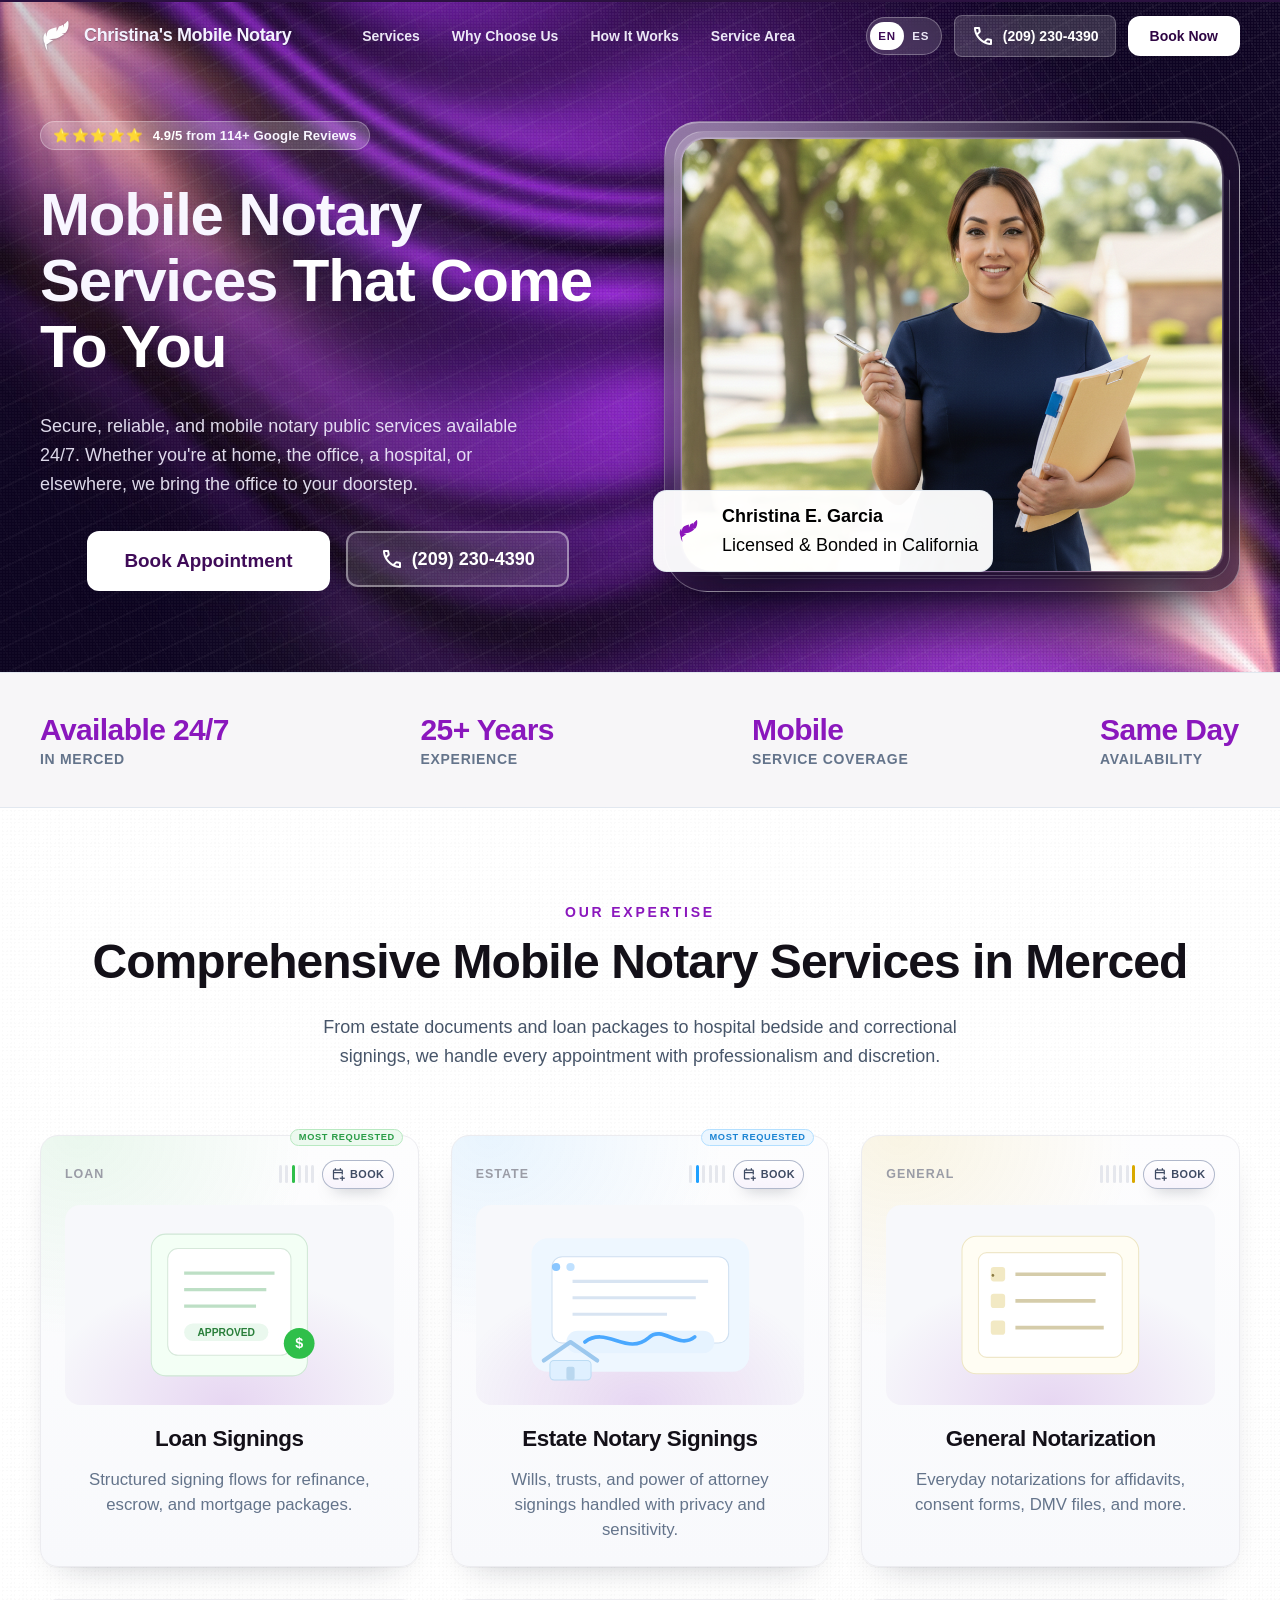
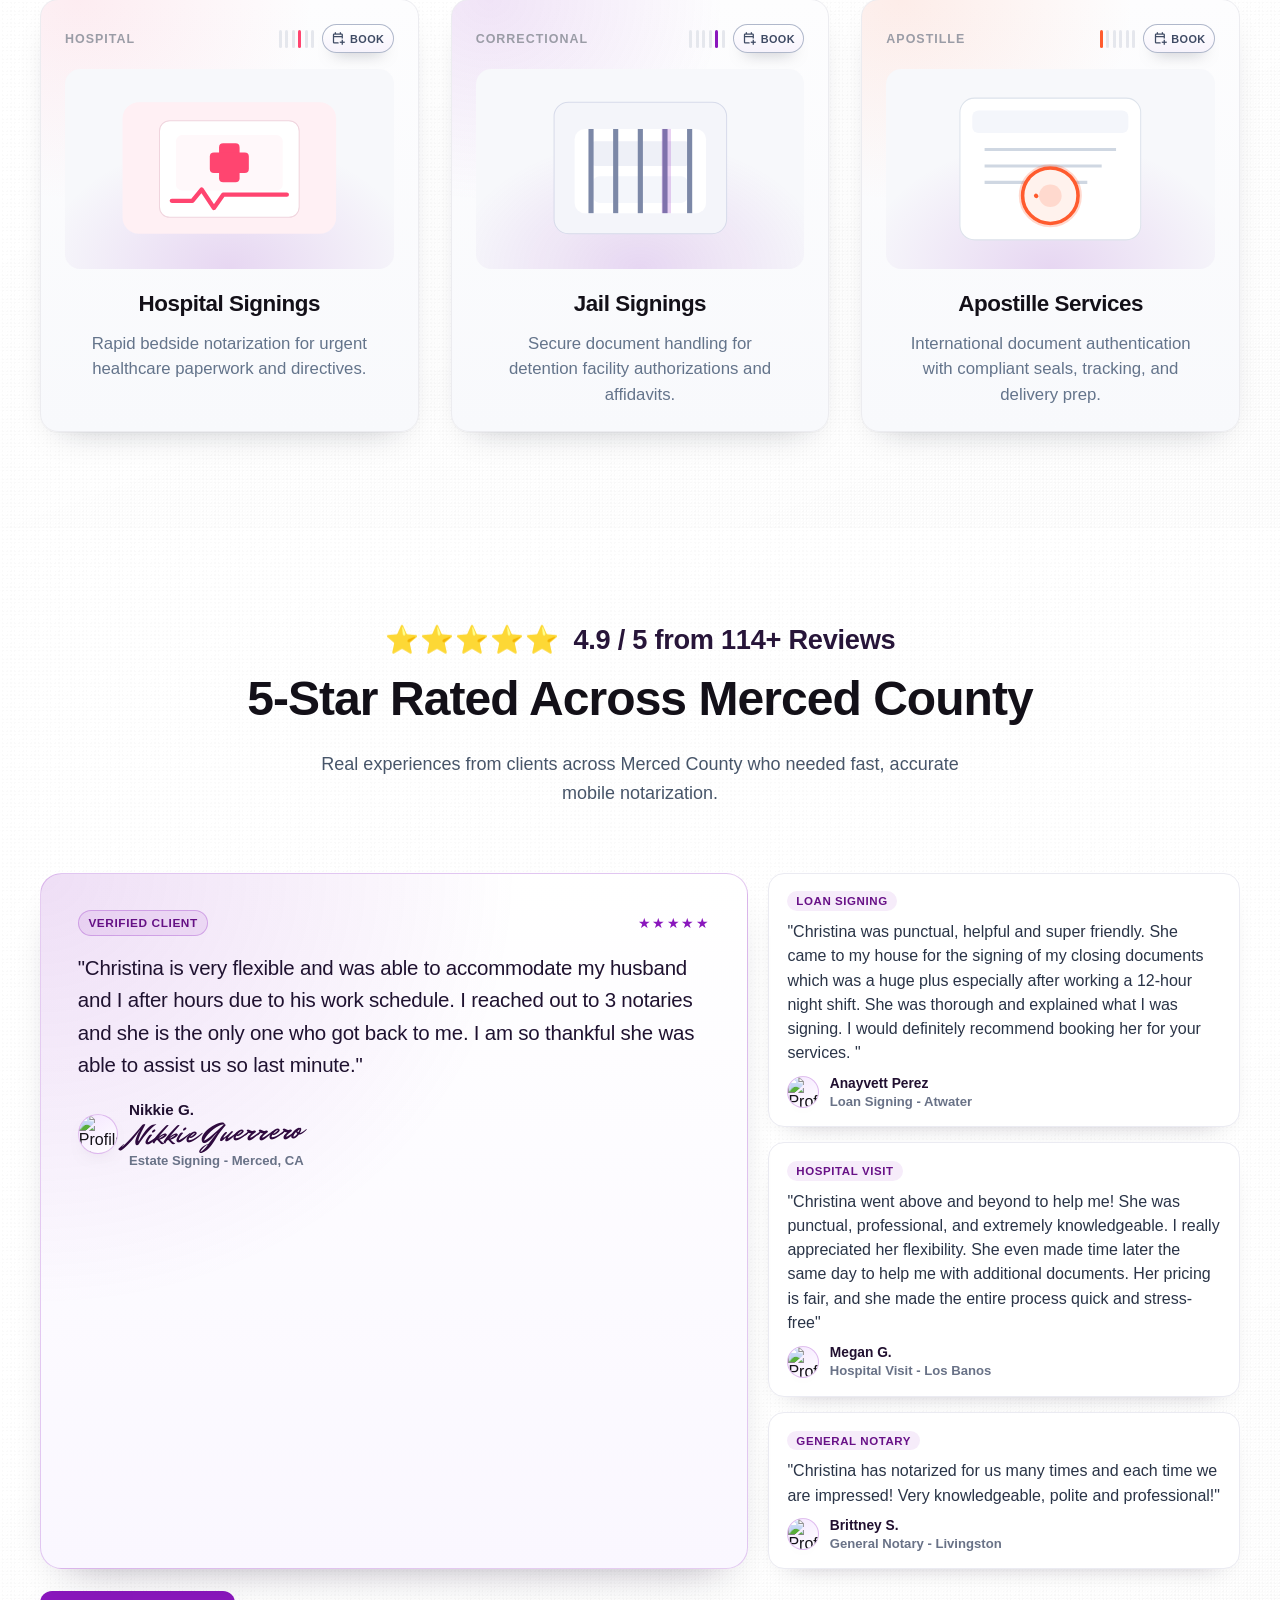
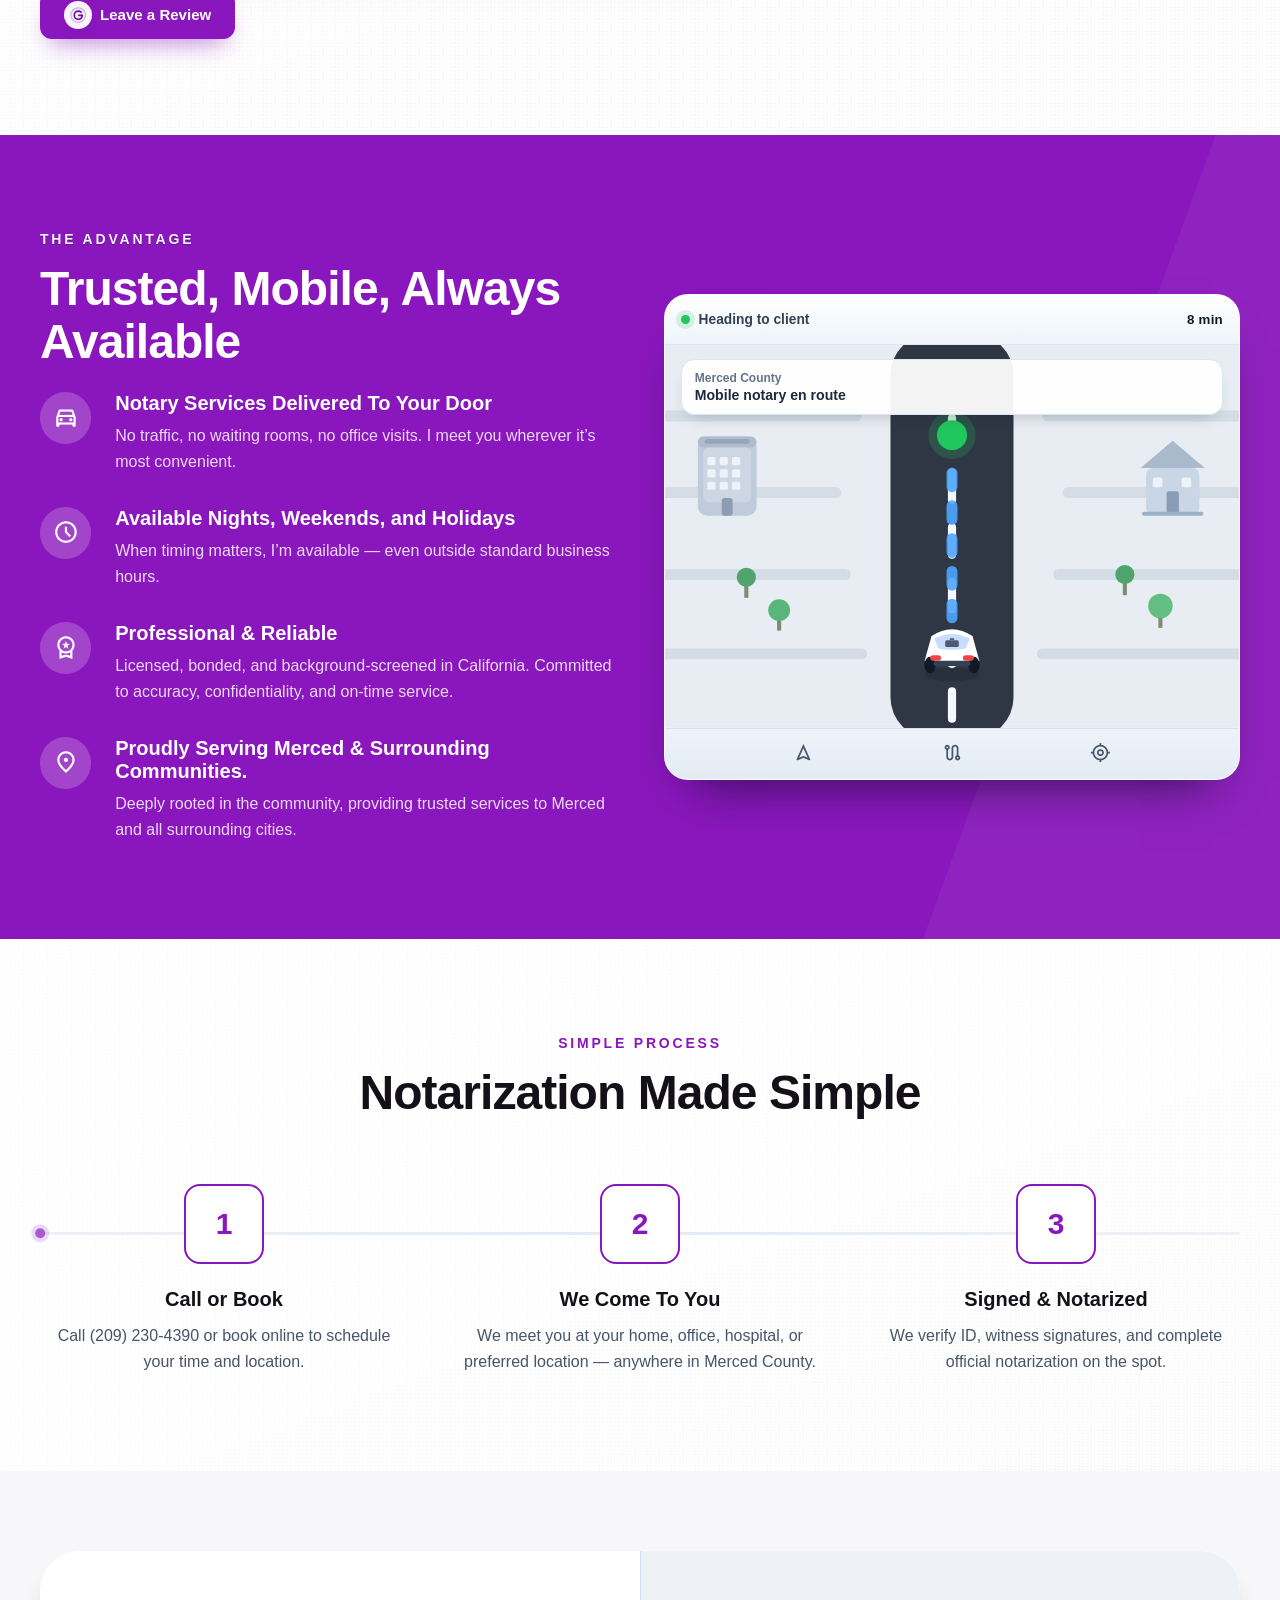
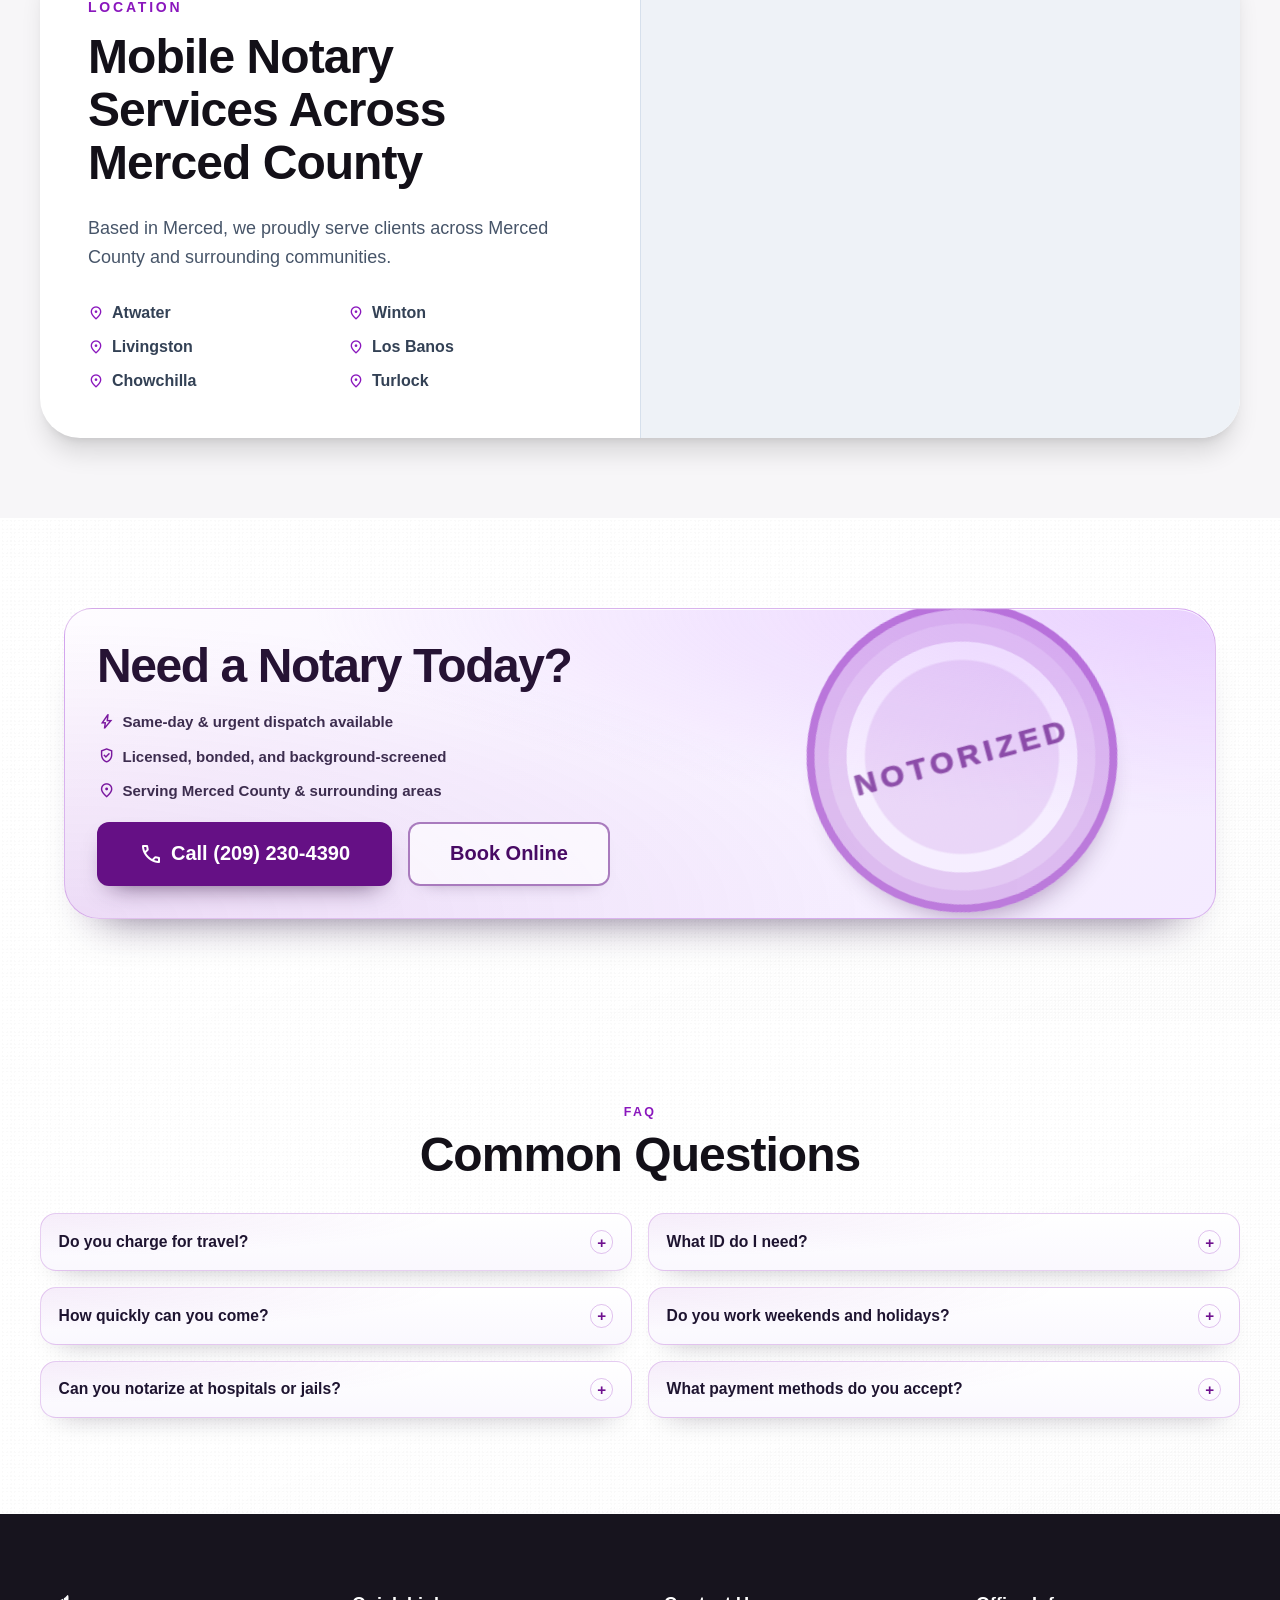
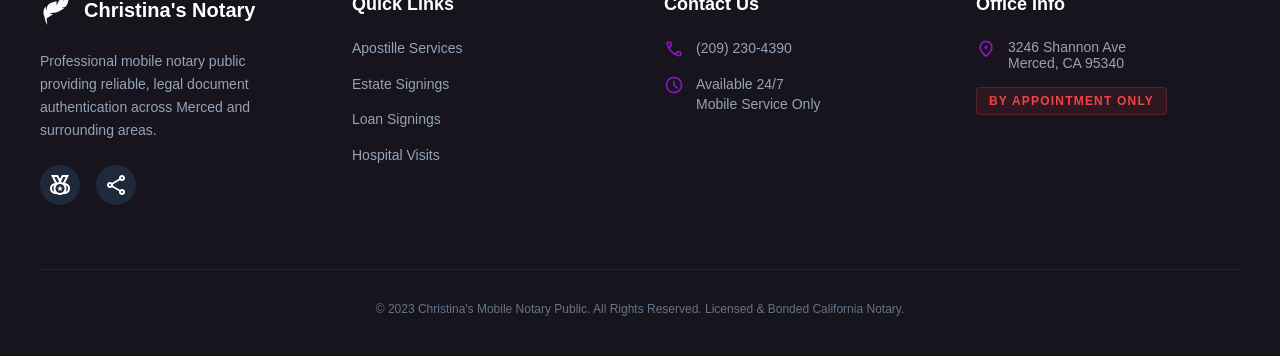
==== commit 63f24eb4: "Serve compressed hero background video on mobile" ====
--- a/index.html
+++ b/index.html
@@ -66,6 +66,7 @@
         <section class="hero section-white">
             <video class="hero-bg-video" autoplay muted loop playsinline webkit-playsinline preload="auto"
                 poster="./assets/hero_background_poster.png" aria-hidden="true" style="opacity: 0;">
+                <source src="./assets/hero_background_cross_mobile.mp4" type="video/mp4" media="(max-width: 767px)" />
                 <source src="./assets/hero_background_cross.mp4" type="video/mp4" />
             </video>
             <div class="container hero-grid">
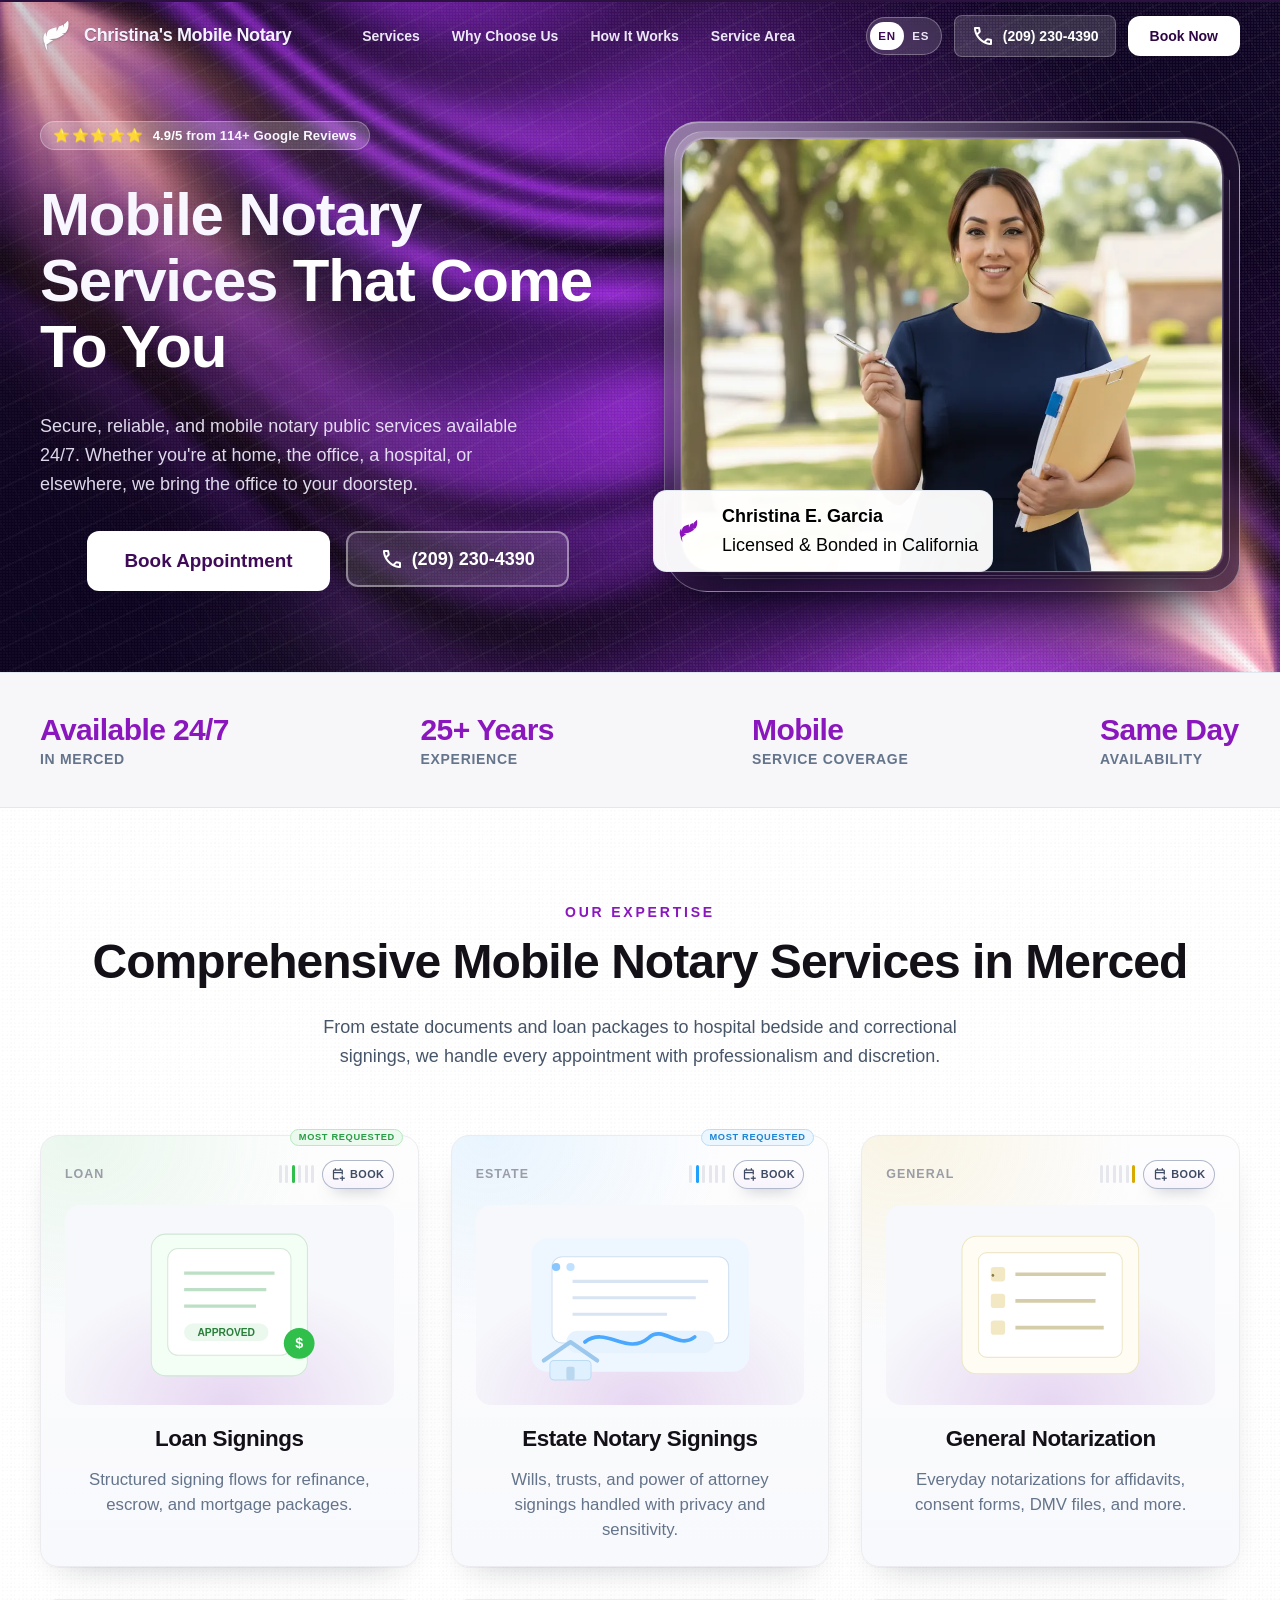
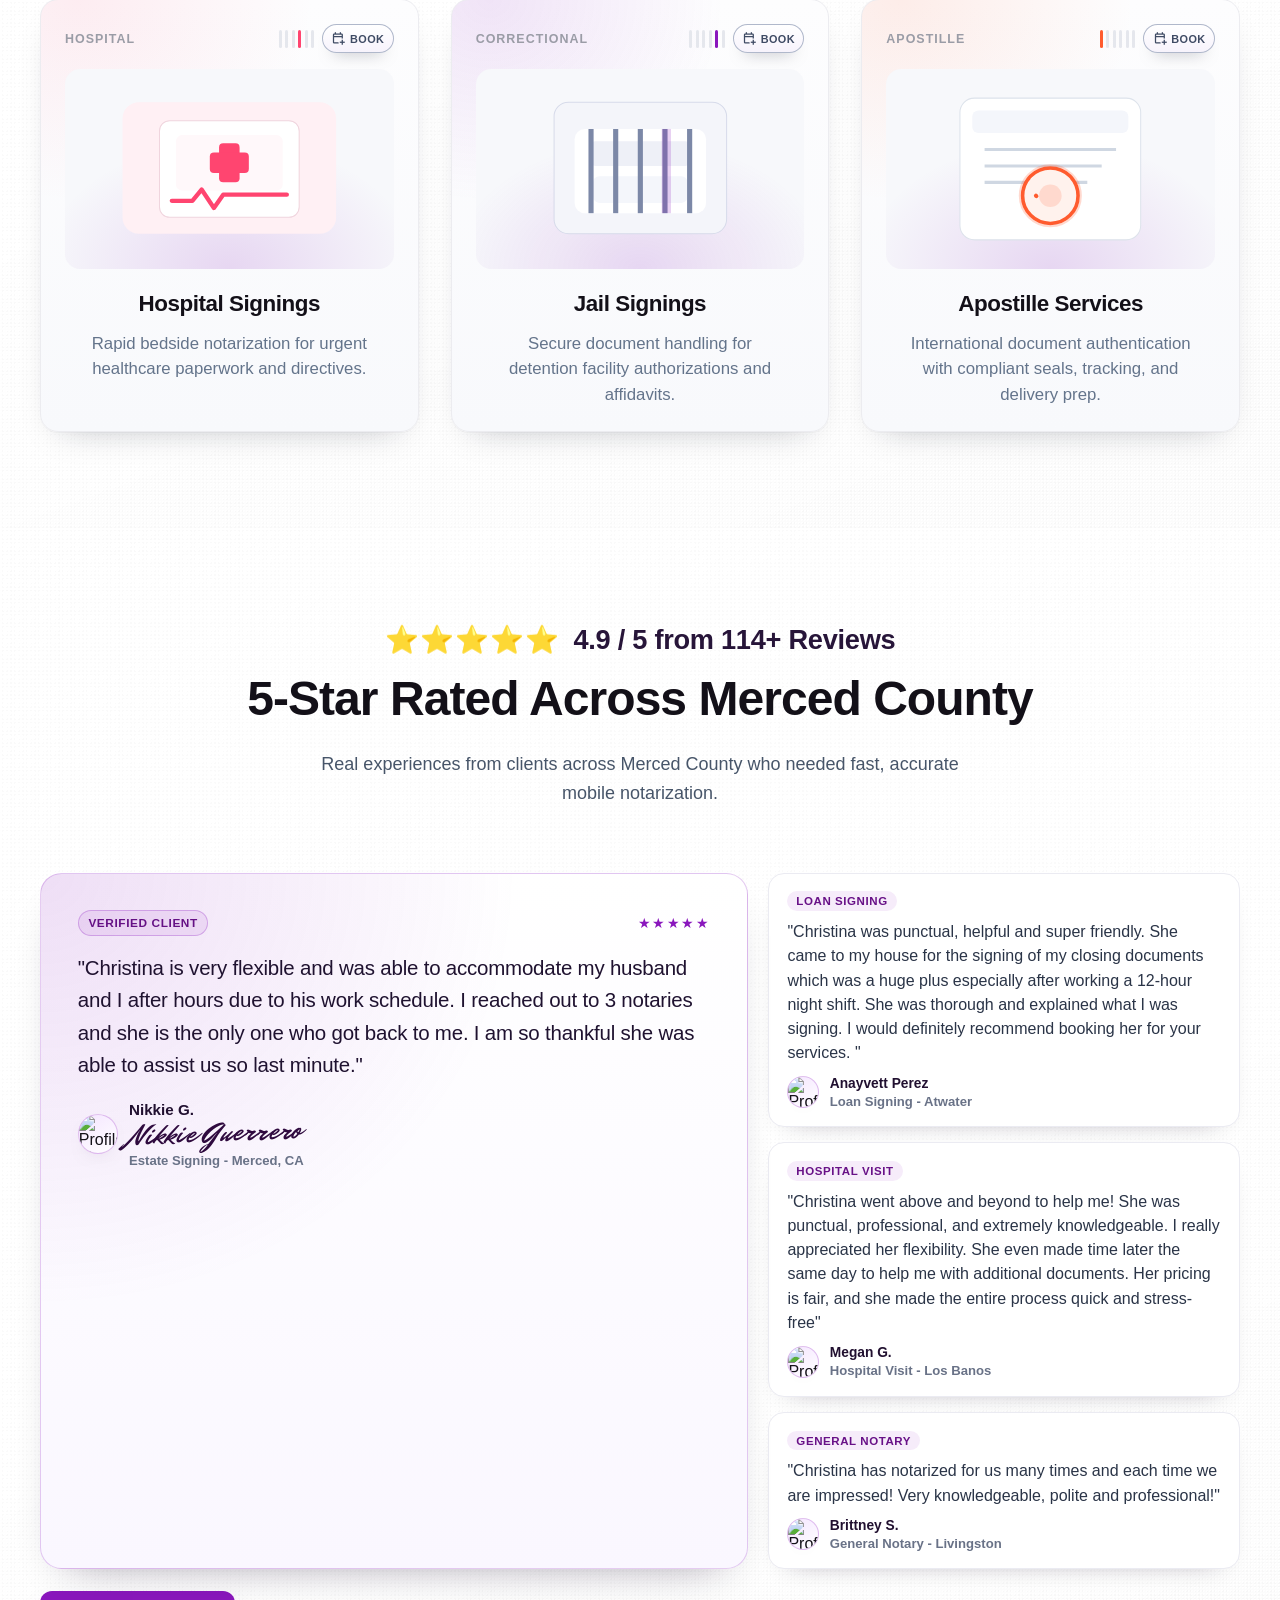
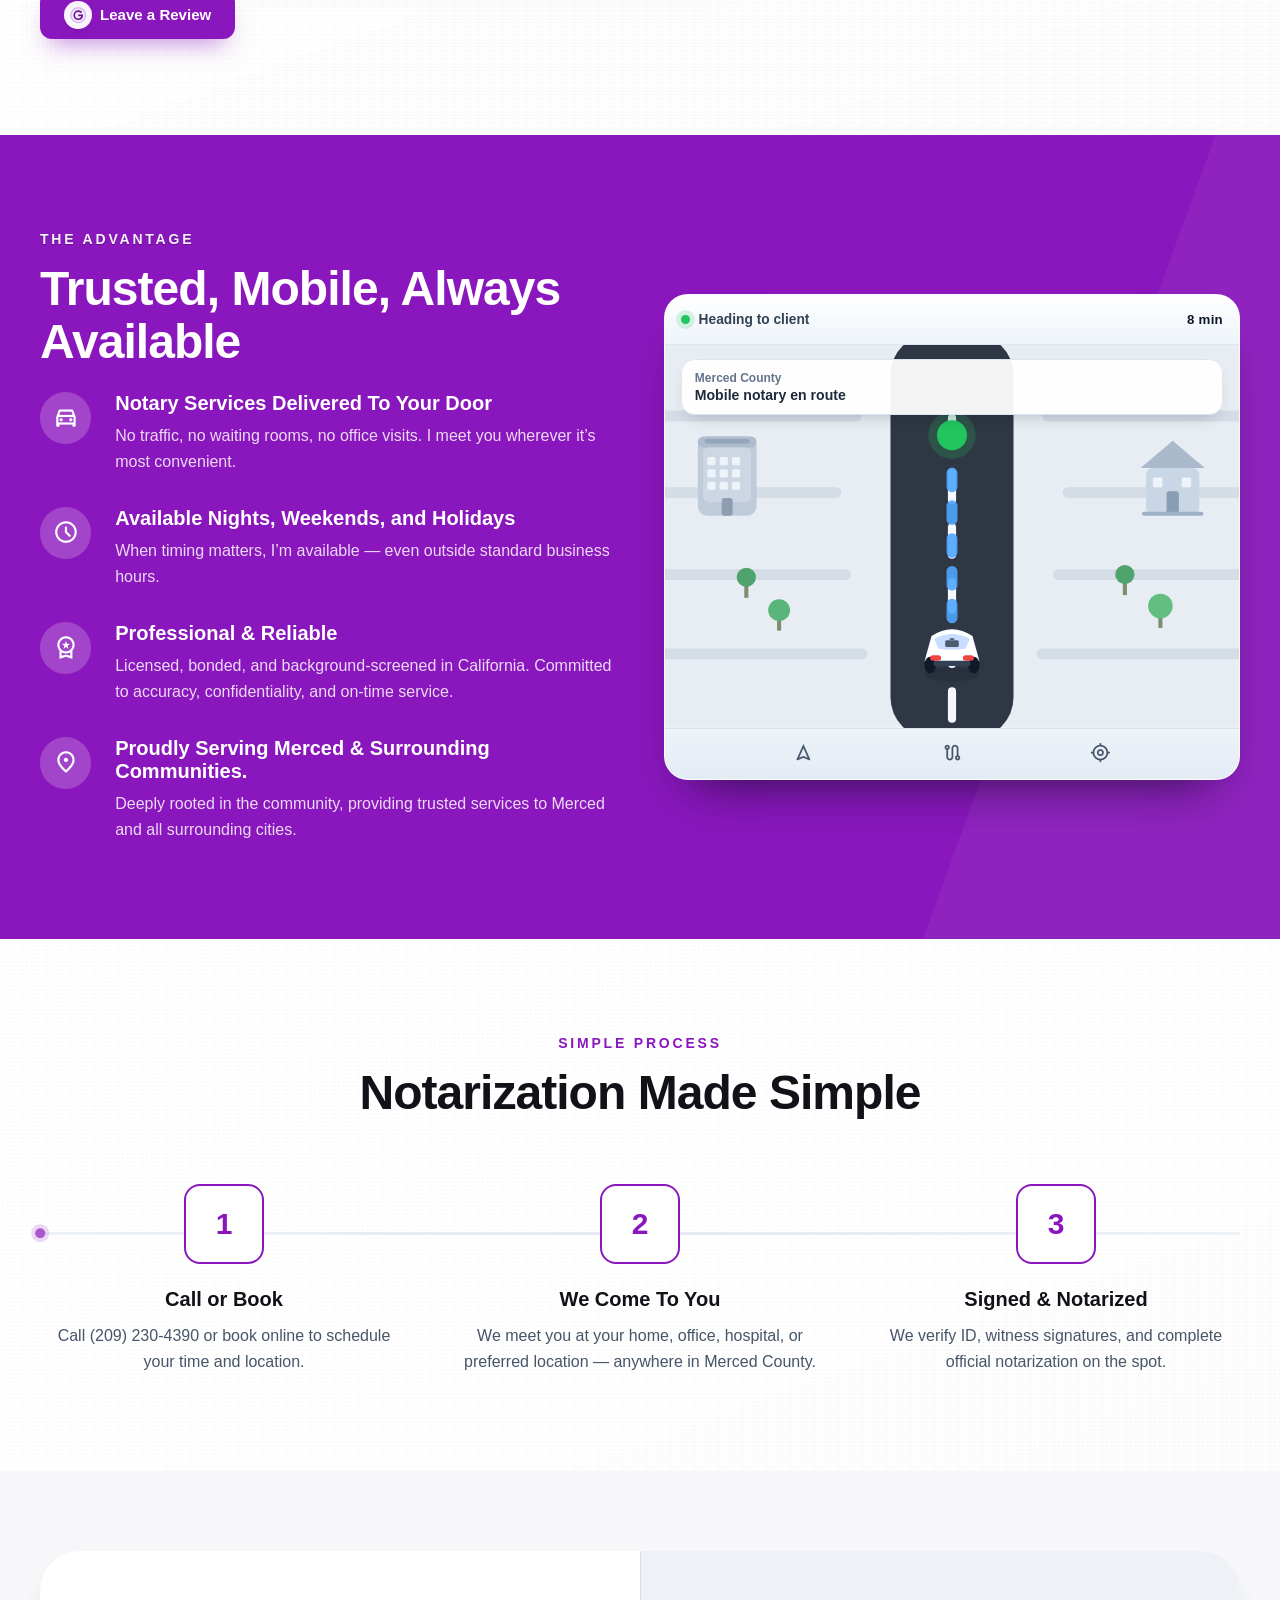
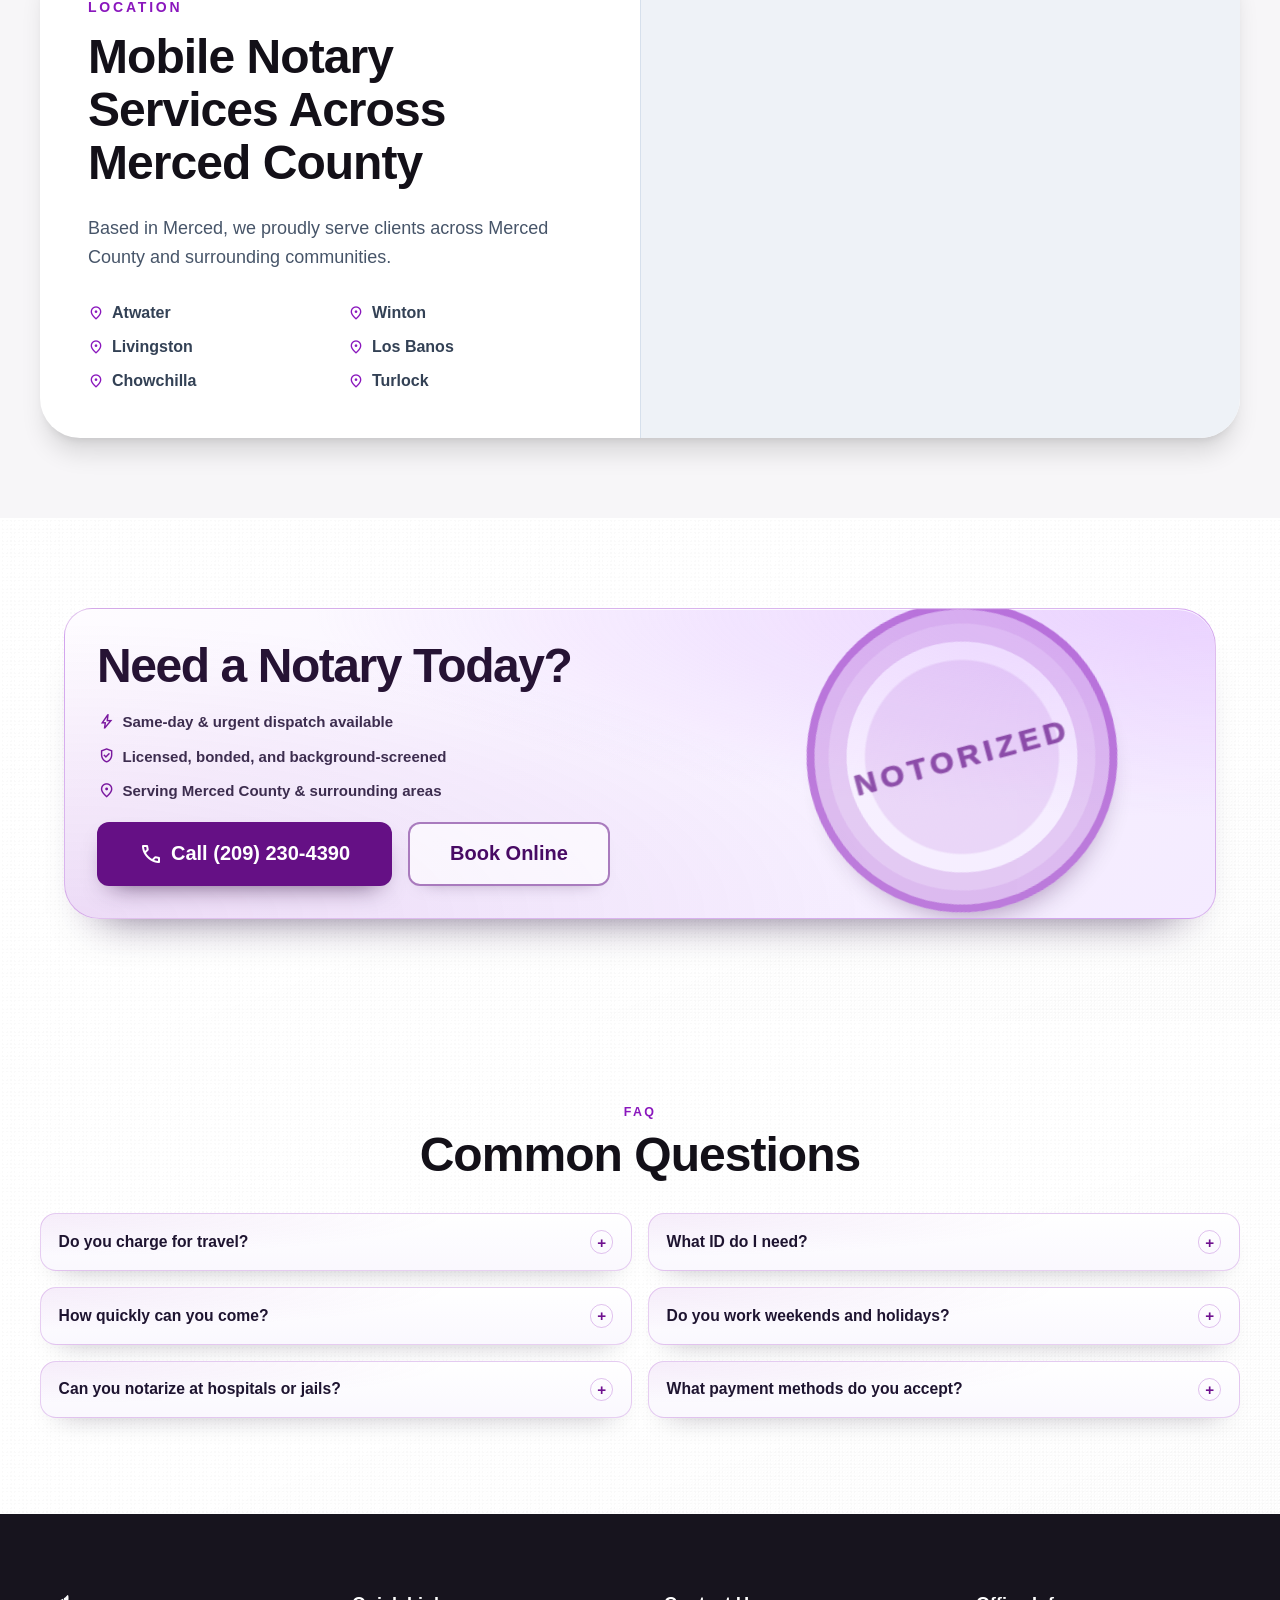
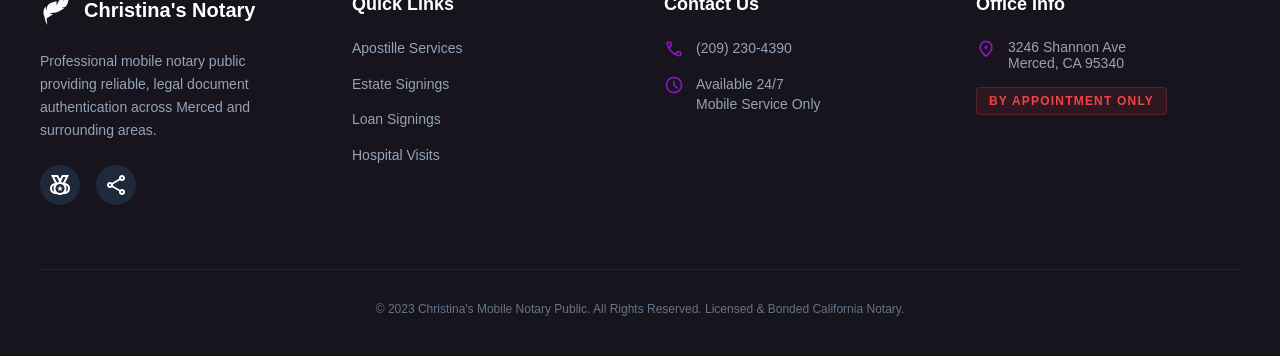
==== commit 20bea320: "Convert hero image asset to WebP" ====
--- a/index.html
+++ b/index.html
@@ -91,7 +91,7 @@
                 <div class="hero-visual">
                     <div class="hero-visual-frame"></div>
                     <img alt="Notary Services" class="hero-image" data-alt="Professional documents and pen on desk"
-                        src="./assets/Hero%20image.png" />
+                        src="./assets/hero_image.webp" />
                     <div class="trust-card">
                         <div class="trust-icon-wrap">
                             <img class="trust-logo-mark" src="./assets/feather.svg" alt="" aria-hidden="true" />
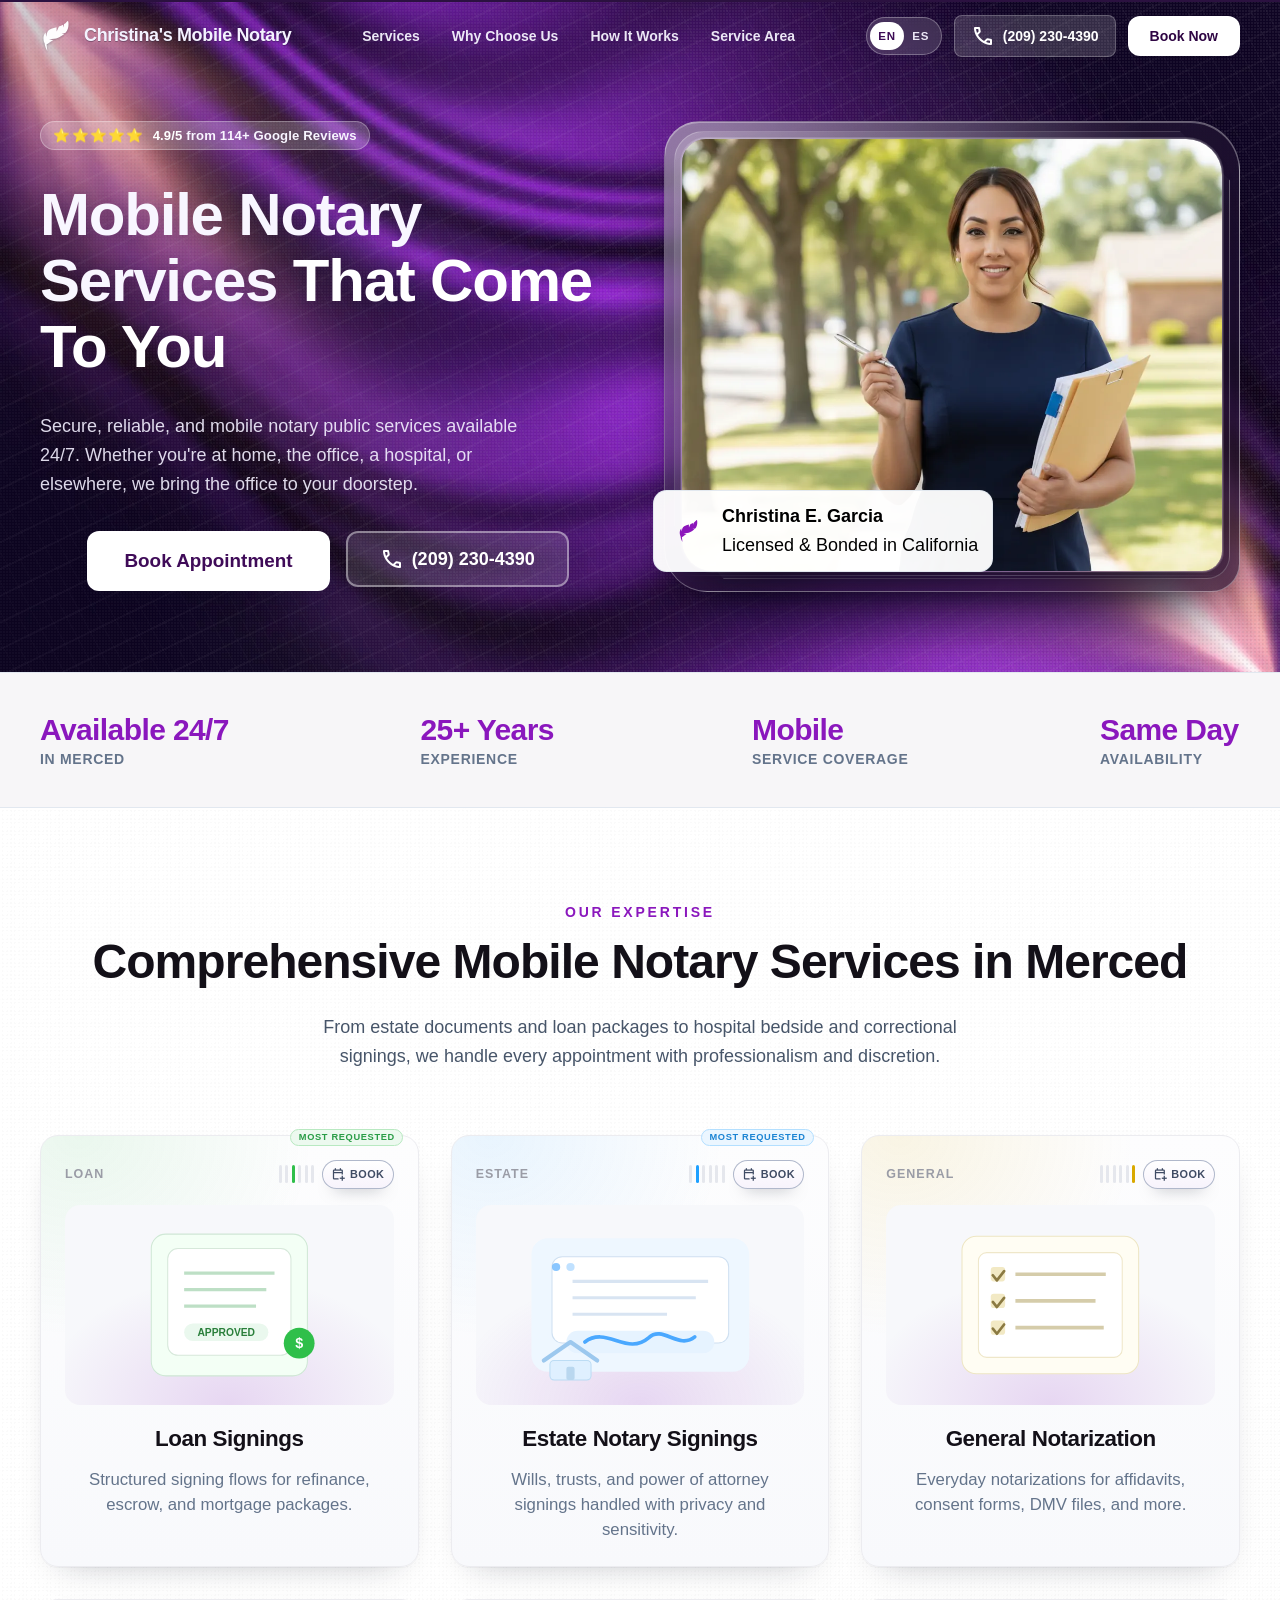
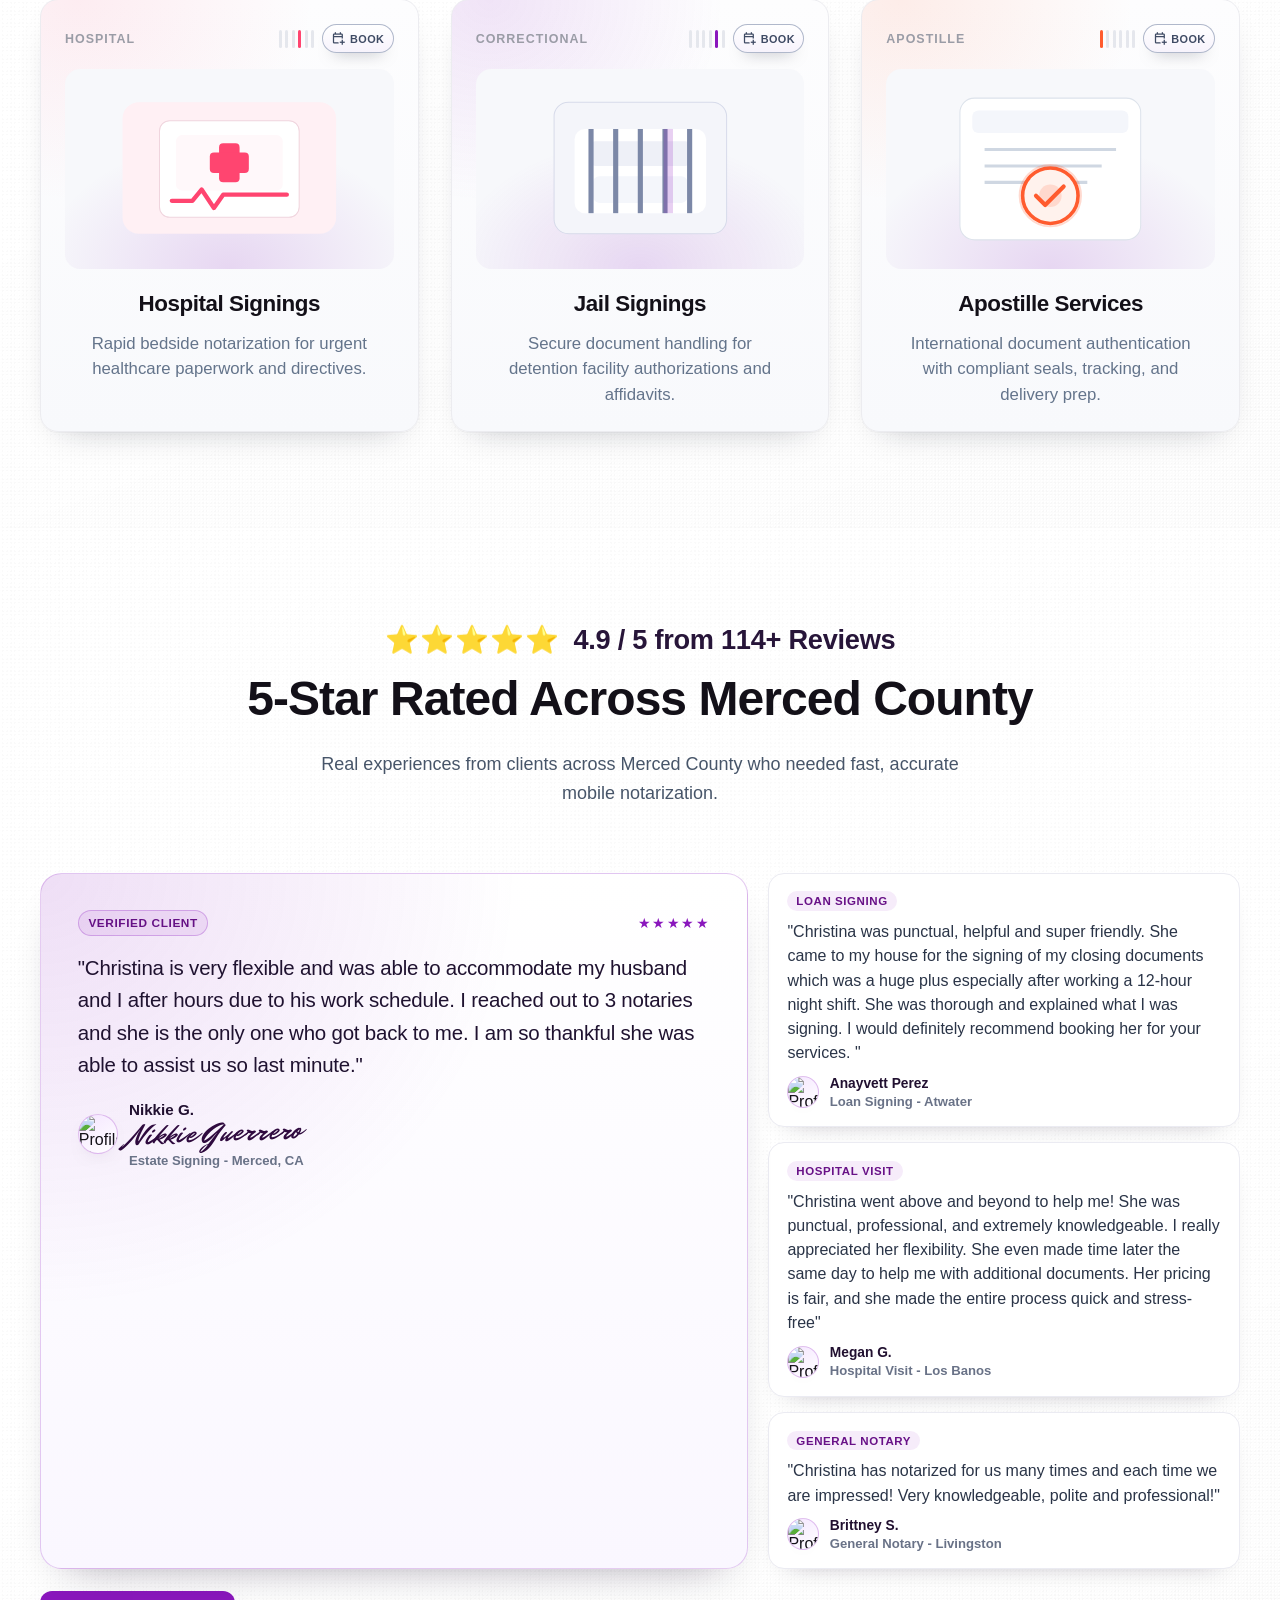
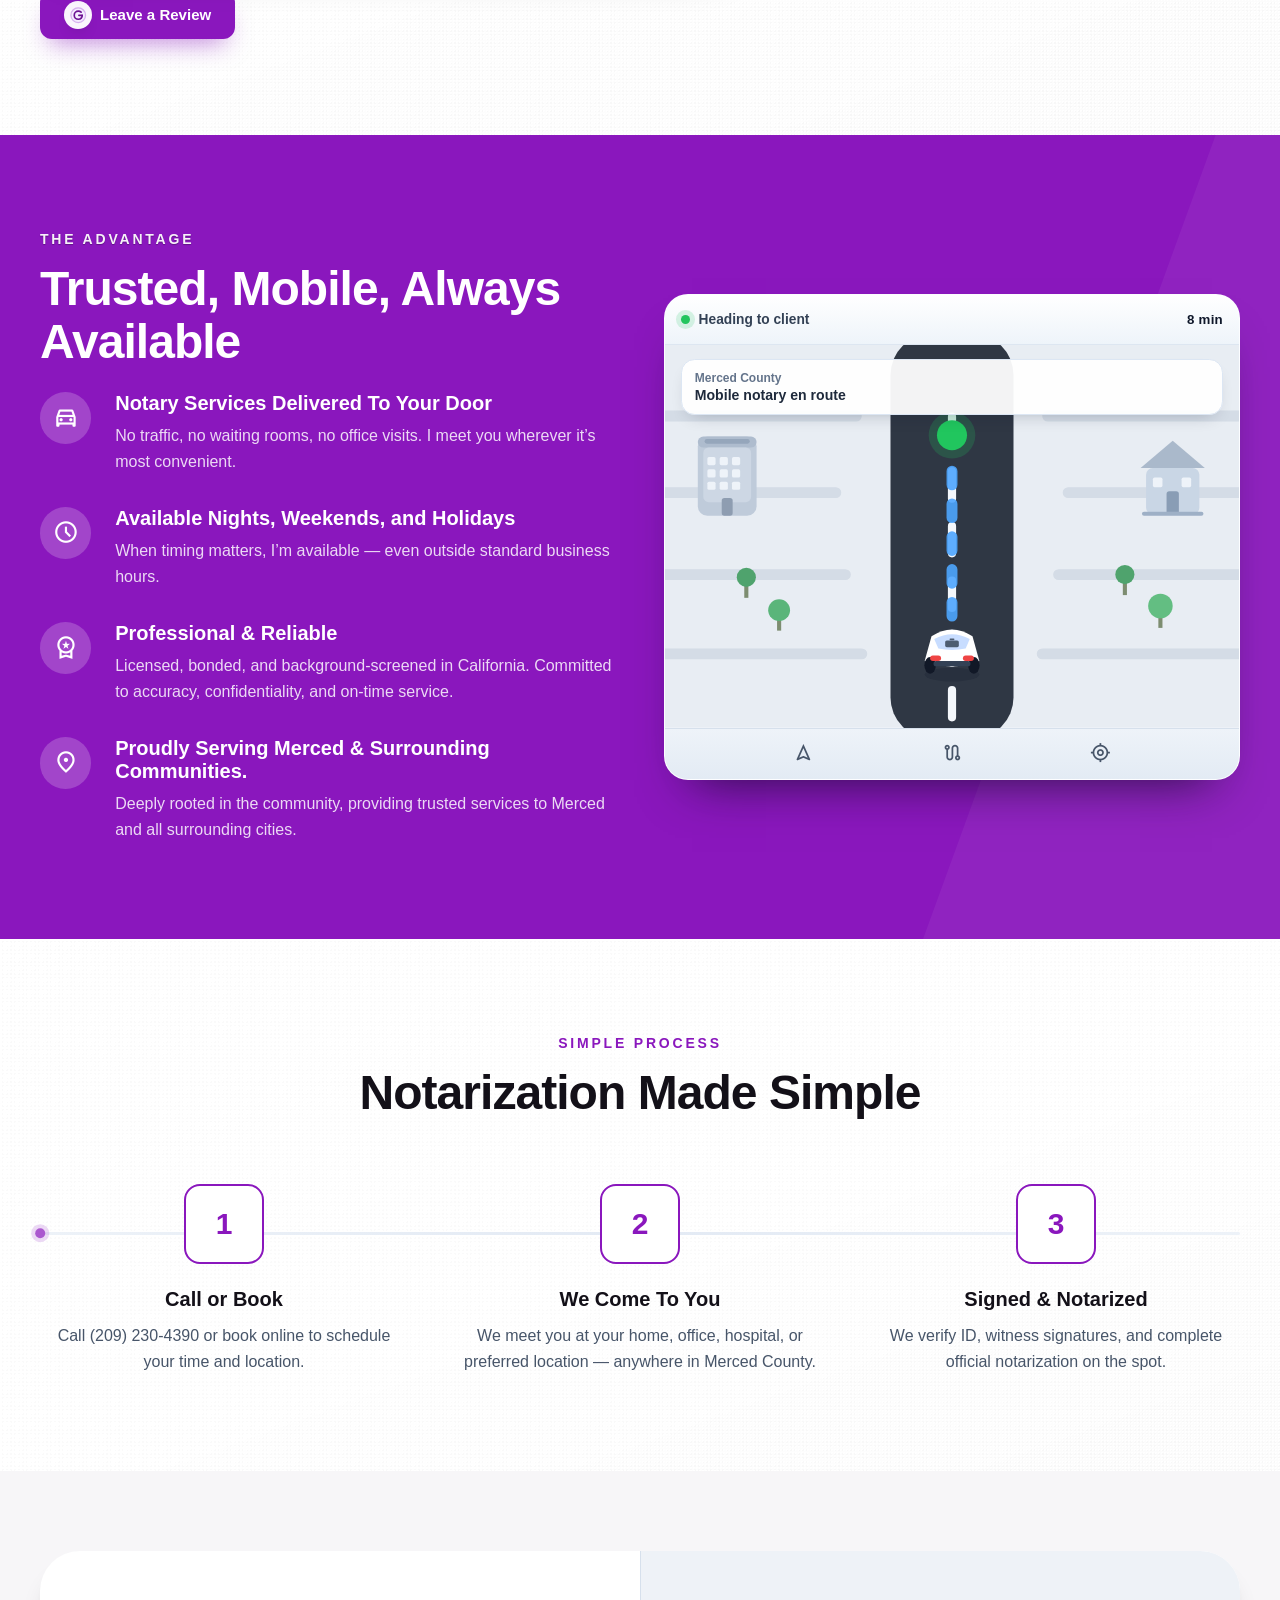
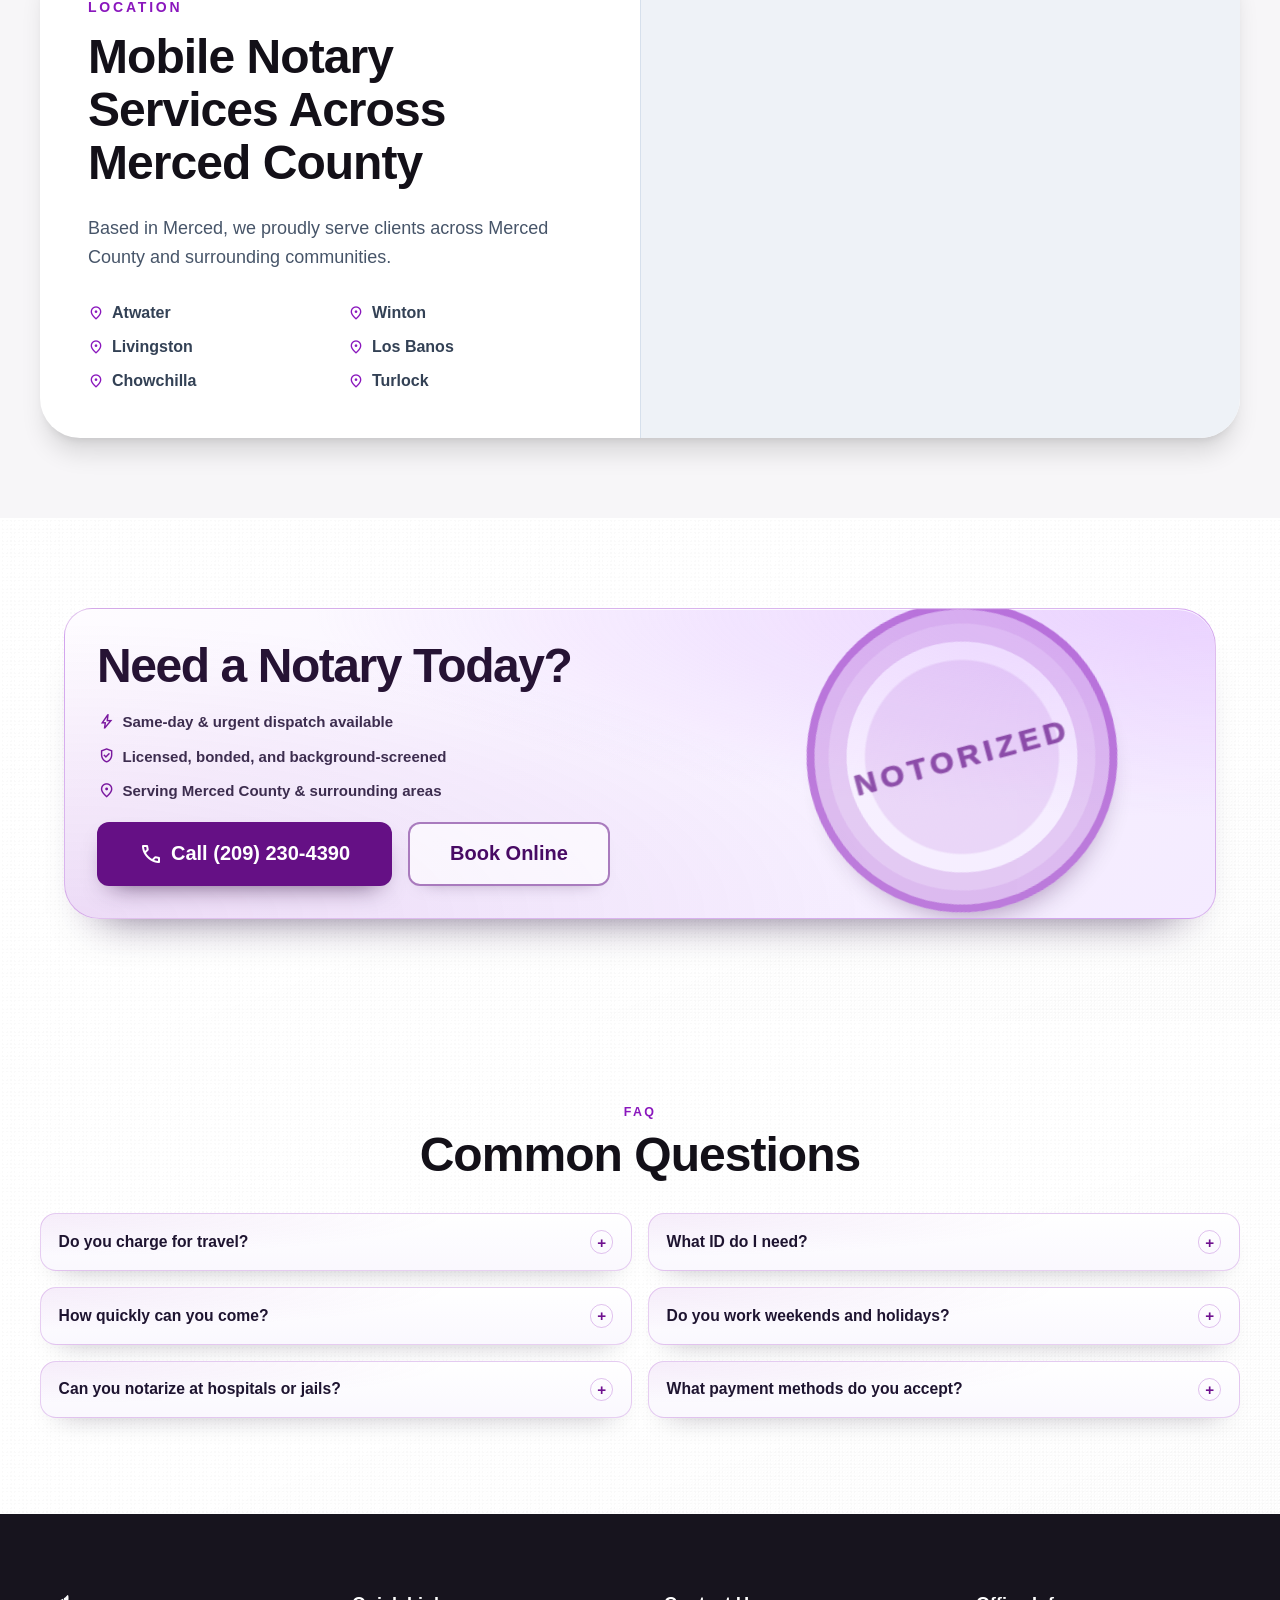
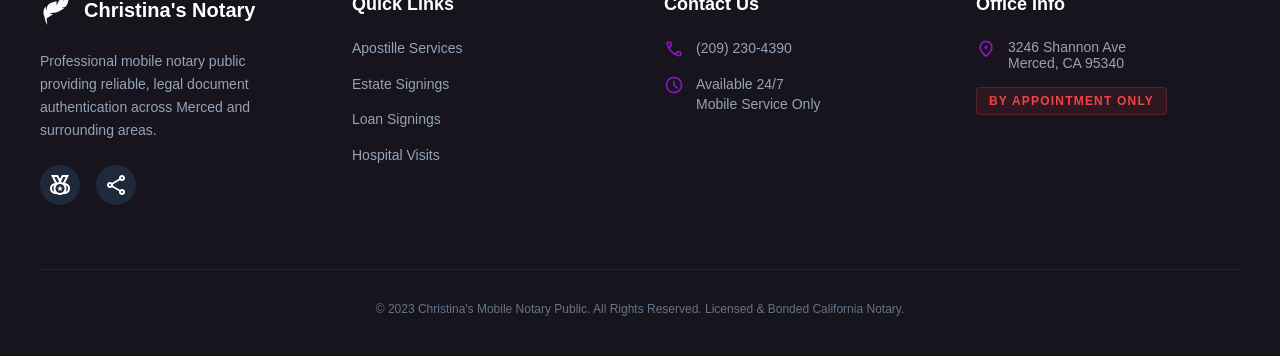
==== commit 6e0aa9df: "Convert hero video poster image to WebP" ====
--- a/index.html
+++ b/index.html
@@ -65,7 +65,7 @@
     <main>
         <section class="hero section-white">
             <video class="hero-bg-video" autoplay muted loop playsinline webkit-playsinline preload="auto"
-                poster="./assets/hero_background_poster.png" aria-hidden="true" style="opacity: 0;">
+                poster="./assets/hero_background_poster.webp" aria-hidden="true" style="opacity: 0;">
                 <source src="./assets/hero_background_cross_mobile.mp4" type="video/mp4" media="(max-width: 767px)" />
                 <source src="./assets/hero_background_cross.mp4" type="video/mp4" />
             </video>
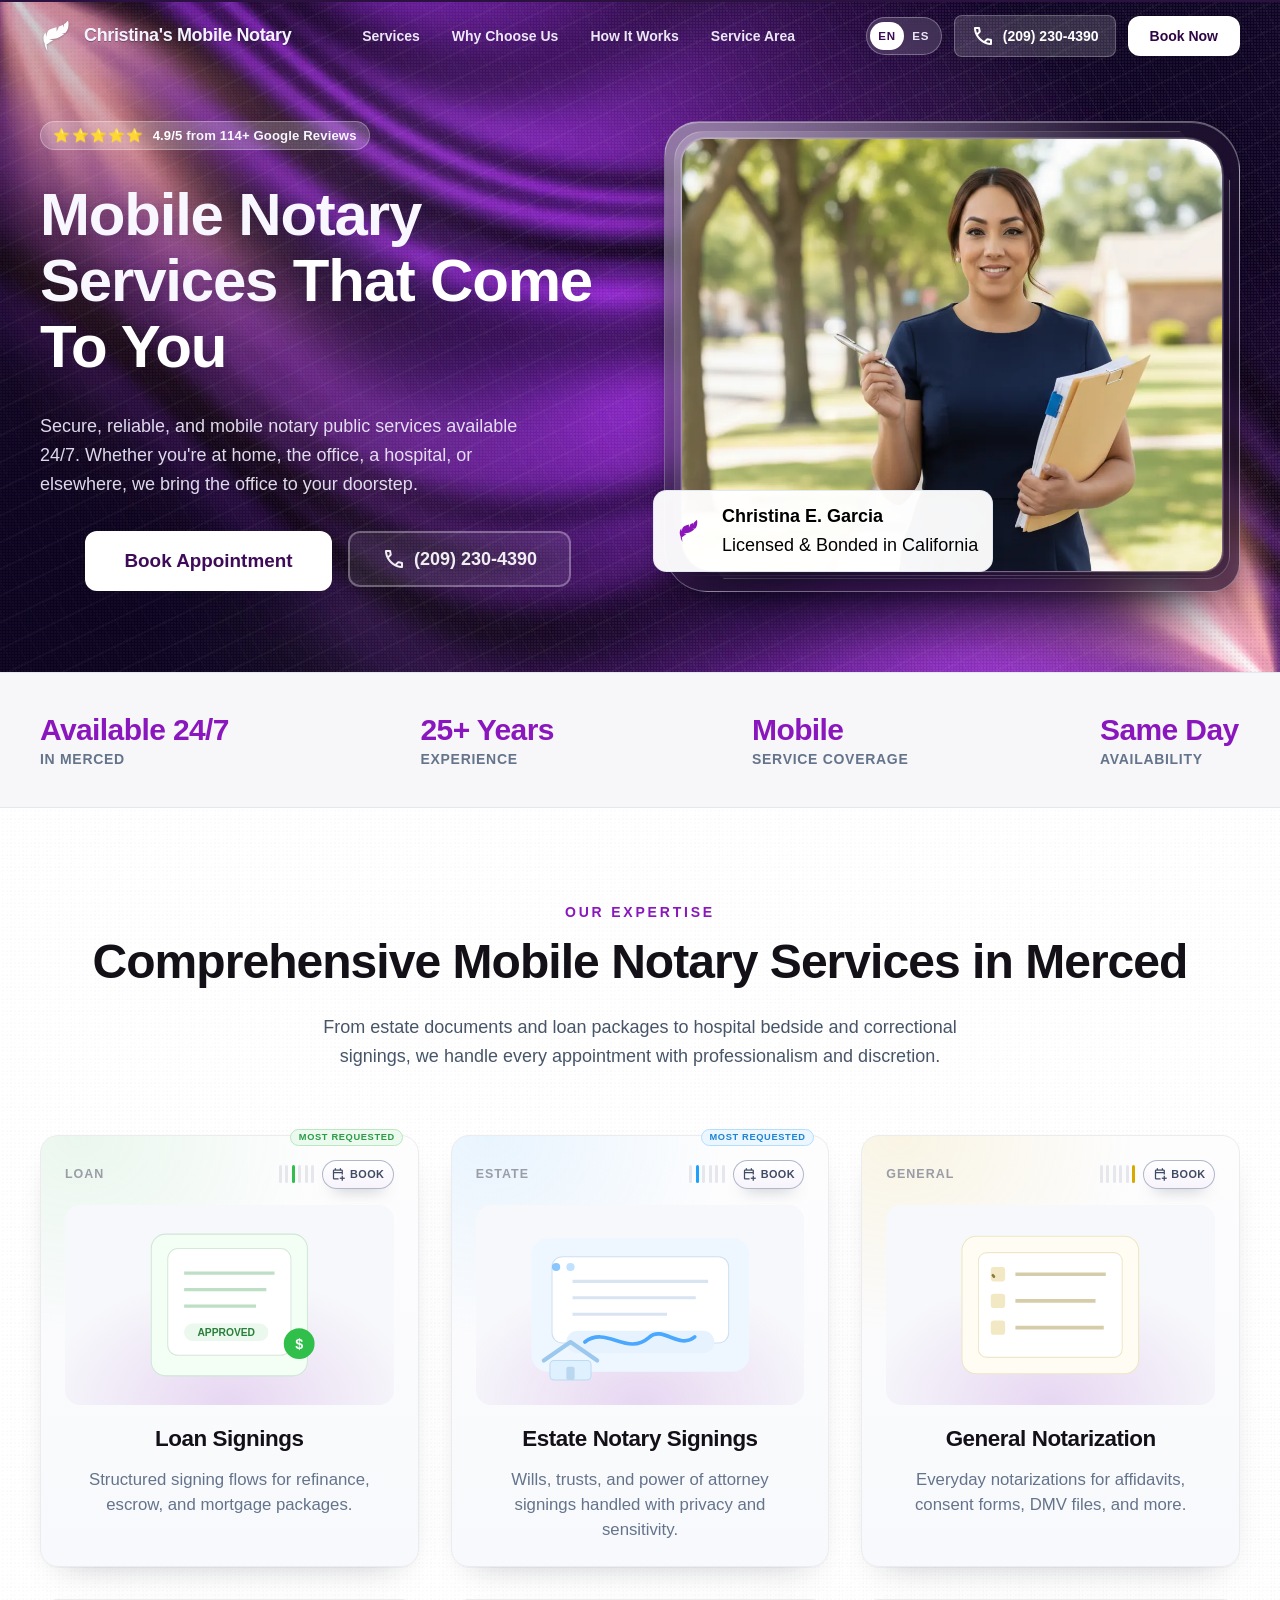
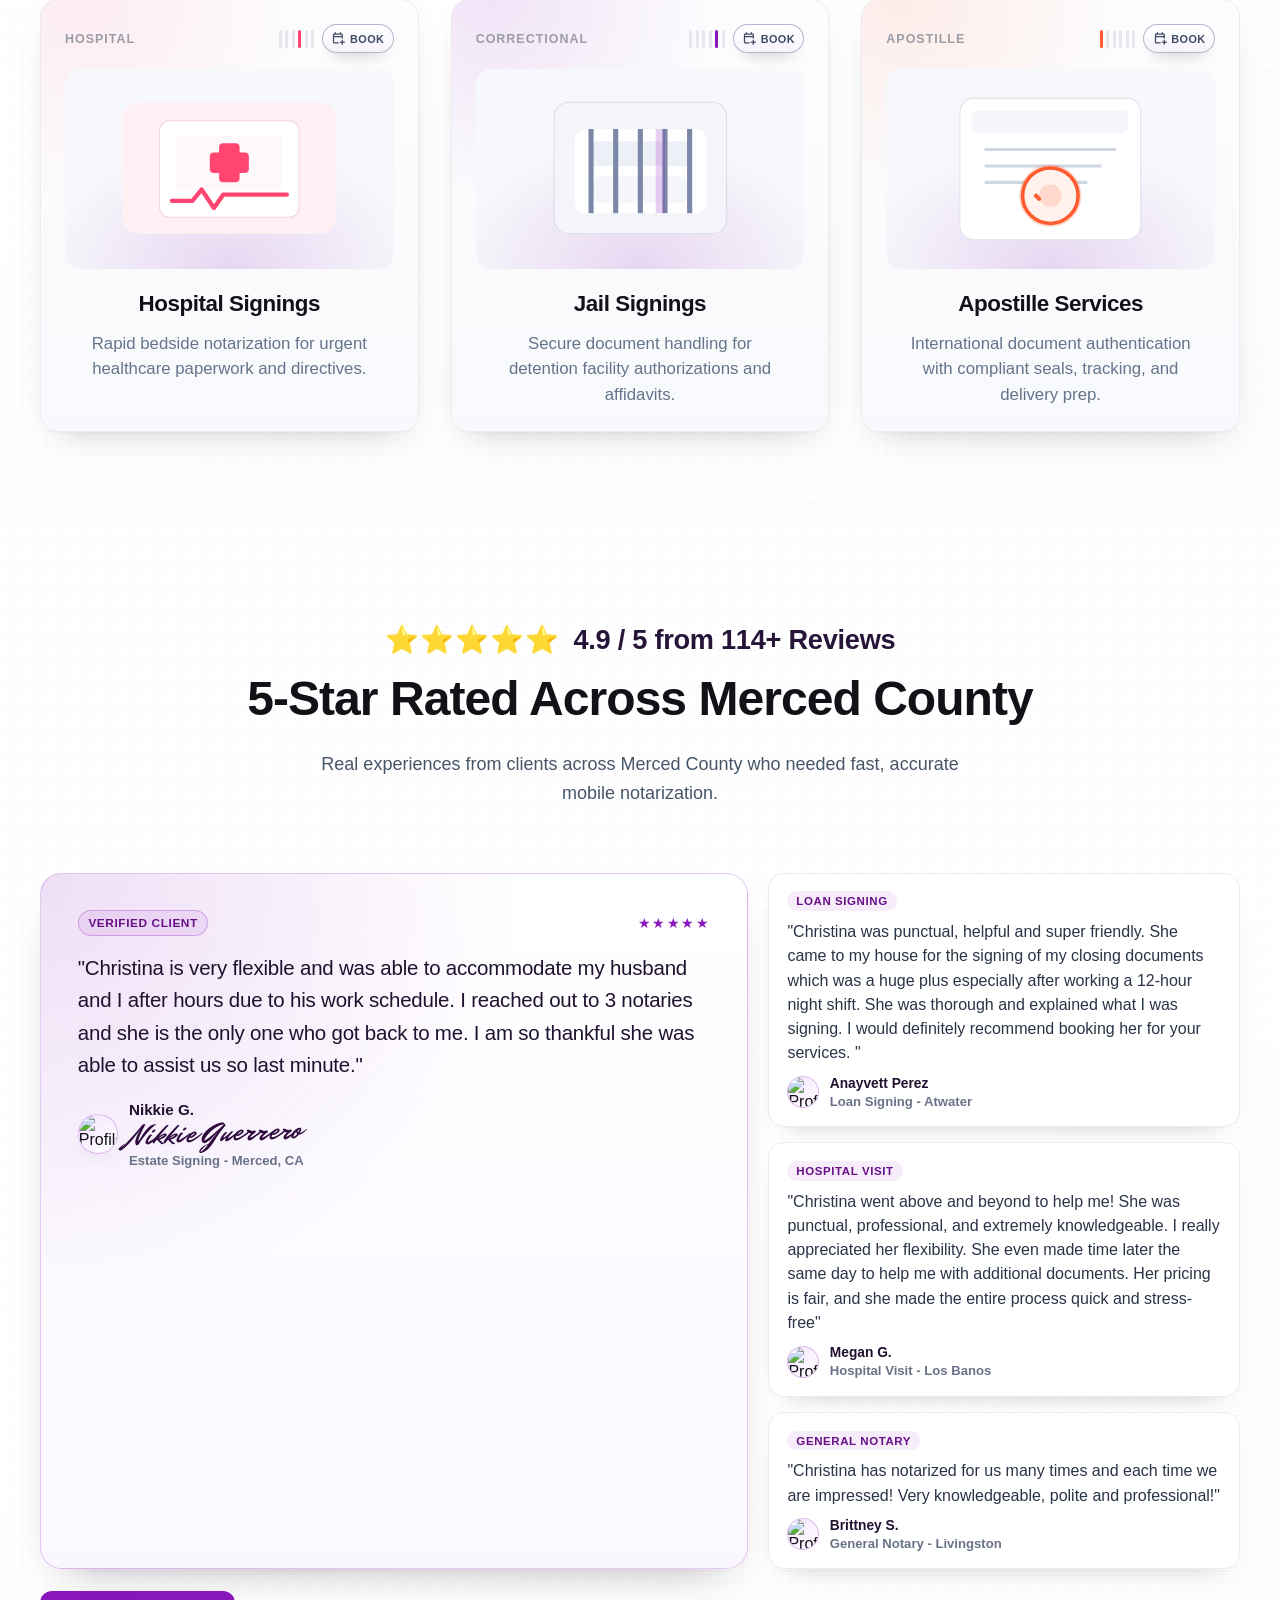
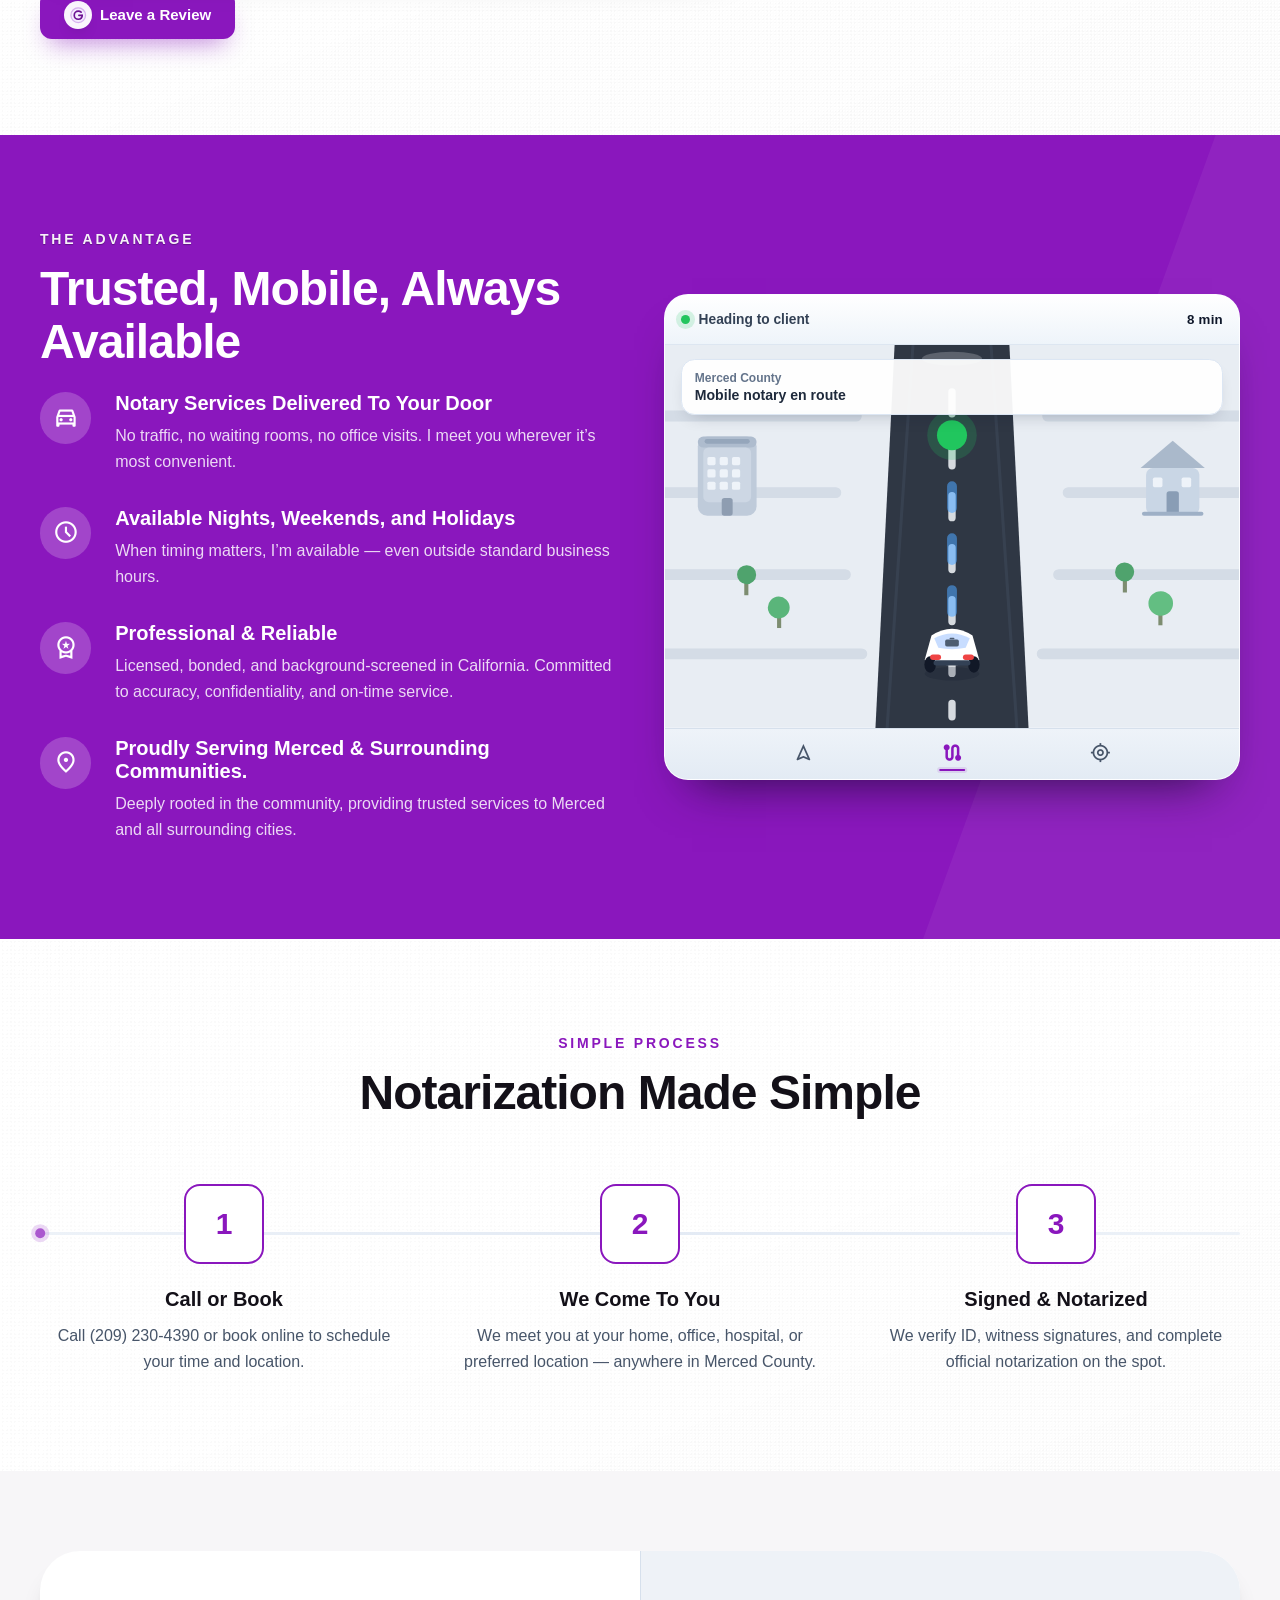
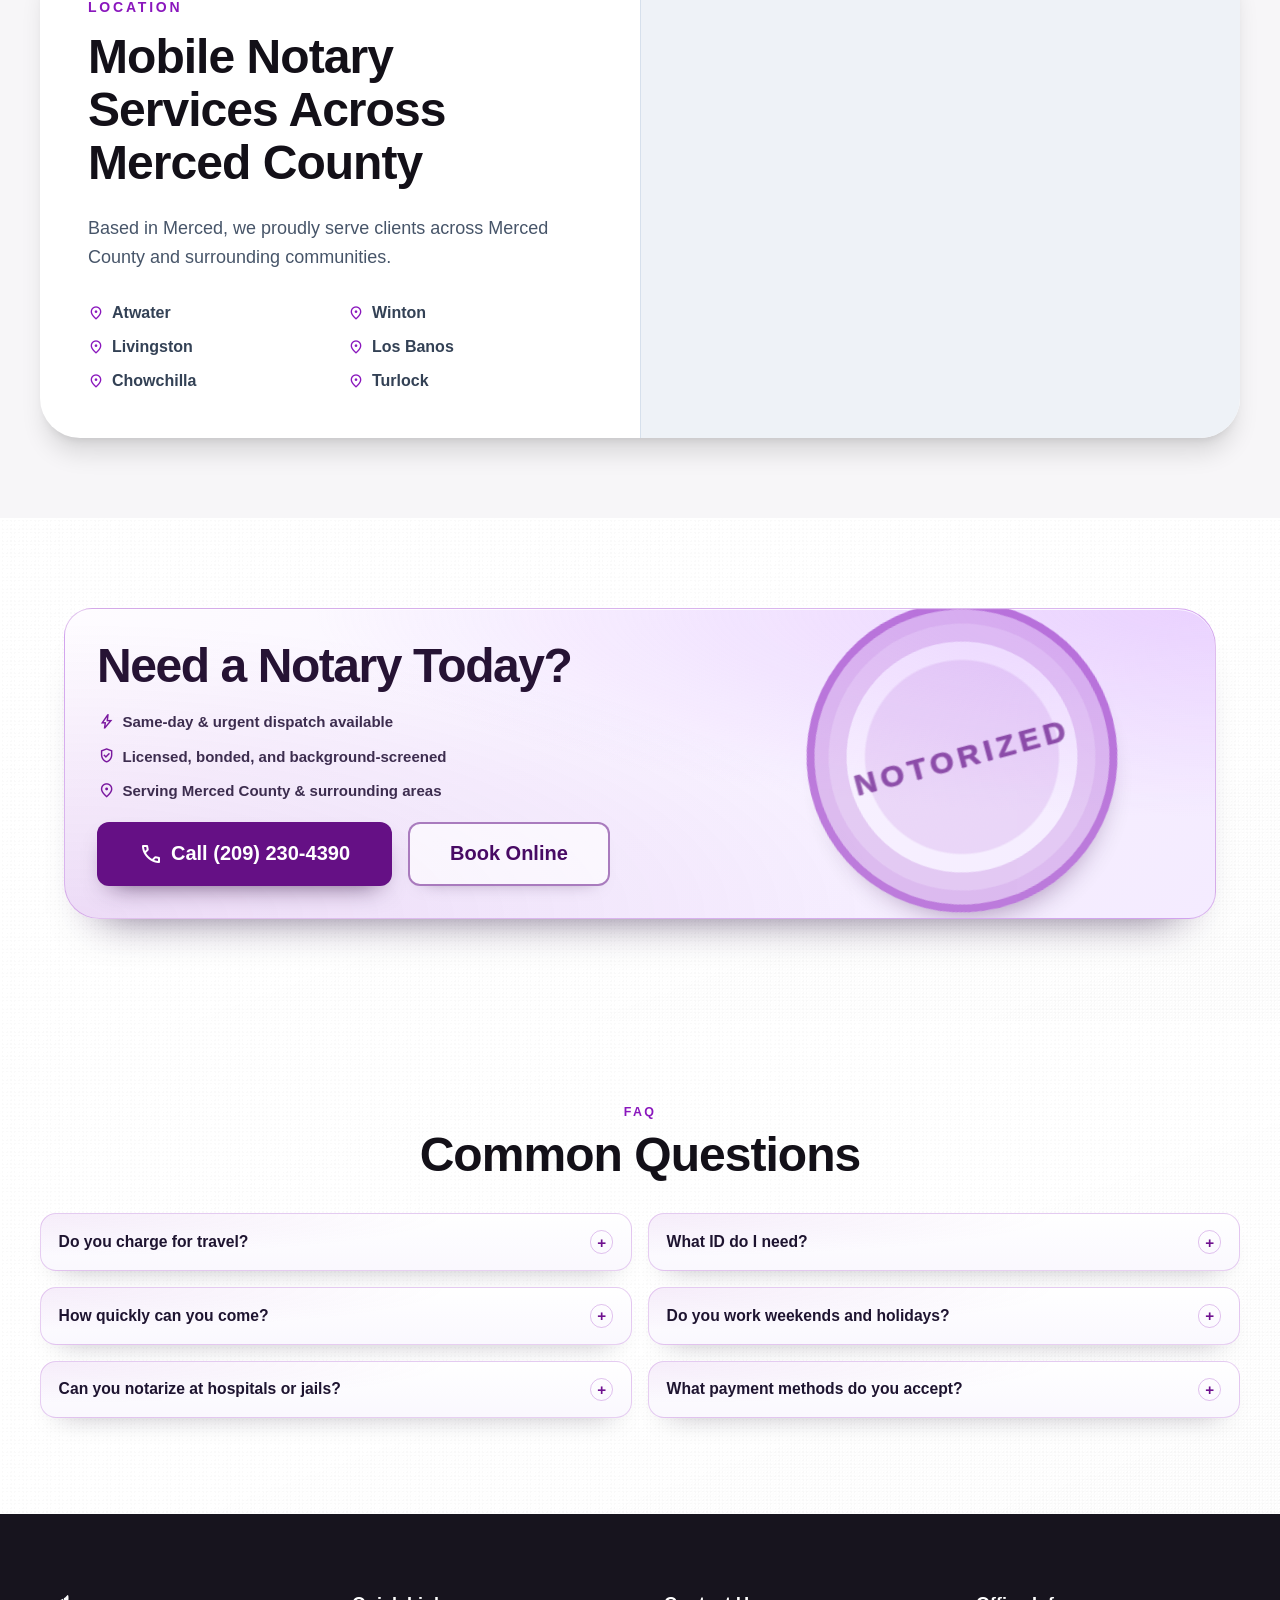
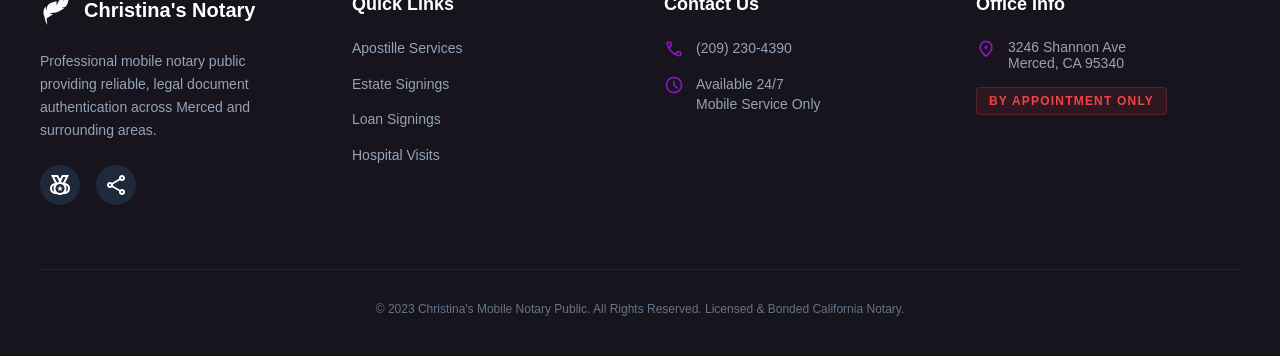
==== commit a18d2fac: "Enhance nav app card with active route state and subtle live animations" ====
--- a/index.html
+++ b/index.html
@@ -586,26 +586,55 @@
                                     <rect x="349" y="122" width="45" height="3" rx="1.5" fill="#9eb0c6" />
                                 </g>
                                 <g>
-                                    <rect x="58" y="174" width="3" height="11" fill="#7d8d70" />
-                                    <circle cx="59.5" cy="170" r="7" fill="#4fa36d" />
-                                    <rect x="82" y="198" width="3" height="11" fill="#7d8d70" />
-                                    <circle cx="83.5" cy="194" r="8" fill="#5ab57a" />
-                                    <rect x="335" y="172" width="3" height="11" fill="#7d8d70" />
-                                    <circle cx="336.5" cy="168" r="7" fill="#4fa36d" />
-                                    <rect x="361" y="196" width="3" height="11" fill="#7d8d70" />
-                                    <circle cx="362.5" cy="191" r="9" fill="#63be82" />
+                                    <g>
+                                        <rect x="58" y="174" width="3" height="11" fill="#7d8d70" />
+                                        <circle cx="59.5" cy="170" r="7" fill="#4fa36d">
+                                            <animateTransform attributeName="transform" type="rotate"
+                                                values="-1.2 59.5 181;1.2 59.5 181;-1.2 59.5 181" dur="4.8s"
+                                                repeatCount="indefinite" />
+                                        </circle>
+                                    </g>
+                                    <g>
+                                        <rect x="82" y="198" width="3" height="11" fill="#7d8d70" />
+                                        <circle cx="83.5" cy="194" r="8" fill="#5ab57a">
+                                            <animateTransform attributeName="transform" type="rotate"
+                                                values="1.1 83.5 209;-1.1 83.5 209;1.1 83.5 209" dur="5.1s"
+                                                repeatCount="indefinite" />
+                                        </circle>
+                                    </g>
+                                    <g>
+                                        <rect x="335" y="172" width="3" height="11" fill="#7d8d70" />
+                                        <circle cx="336.5" cy="168" r="7" fill="#4fa36d">
+                                            <animateTransform attributeName="transform" type="rotate"
+                                                values="1.2 336.5 179;-1.2 336.5 179;1.2 336.5 179" dur="4.6s"
+                                                repeatCount="indefinite" />
+                                        </circle>
+                                    </g>
+                                    <g>
+                                        <rect x="361" y="196" width="3" height="11" fill="#7d8d70" />
+                                        <circle cx="362.5" cy="191" r="9" fill="#63be82">
+                                            <animateTransform attributeName="transform" type="rotate"
+                                                values="-1 362.5 207;1 362.5 207;-1 362.5 207" dur="5.4s"
+                                                repeatCount="indefinite" />
+                                        </circle>
+                                    </g>
+                                    <animateTransform attributeName="transform" type="translate" values="0 0;0 -2;0 0"
+                                        dur="4.8s" repeatCount="indefinite" />
                                 </g>
-                                <rect x="165" y="-8" width="90" height="296" rx="30" fill="#2f3744" />
-                                <g stroke="#f4f7fb" stroke-width="6" stroke-linecap="round">
-                                    <path
-                                        d="M210 18v20M210 58v20M210 98v20M210 138v20M210 178v20M210 218v20M210 258v20">
-                                        <animateTransform attributeName="transform" type="translate" values="0 0;0 38"
-                                            dur="1.25s" repeatCount="indefinite" />
-                                    </path>
-                                </g>
-                                <path d="M210 223V86" stroke="#4ea6ff" stroke-width="8" stroke-linecap="round"
-                                    stroke-dasharray="10 14" opacity="0.9">
-                                    <animate attributeName="stroke-dashoffset" values="0;48" dur="1.2s"
+                                <path
+                                    d="M182 -8H238Q247 -8 252 0L266 280Q266 288 258 288H162Q154 288 154 280L168 0Q173 -8 182 -8Z"
+                                    fill="#2f3744" />
+                                <path d="M182 -8L162 288" stroke="#445062" stroke-width="2.2" opacity="0.42" />
+                                <path d="M238 -8L258 288" stroke="#445062" stroke-width="2.2" opacity="0.42" />
+                                <ellipse cx="210" cy="10" rx="22" ry="5" fill="#f8fbff" opacity="0.22" />
+                                <path d="M210 24V272" stroke="#f4f7fb" stroke-width="5.4" stroke-linecap="round"
+                                    stroke-dasharray="16 22" opacity="0.85">
+                                    <animate attributeName="stroke-dashoffset" values="0;76" dur="1.35s"
+                                        repeatCount="indefinite" />
+                                </path>
+                                <path d="M210 223V86" stroke="#4ea6ff" stroke-width="7.2" stroke-linecap="round"
+                                    stroke-dasharray="16 22" opacity="0.56">
+                                    <animate attributeName="stroke-dashoffset" values="76;0" dur="1.35s"
                                         repeatCount="indefinite" />
                                 </path>
                                 <circle cx="210" cy="66" r="11" fill="#22c55e" />
@@ -633,7 +662,7 @@
                         </div>
                         <div class="nav-app-bottombar">
                             <span class="material-symbols-outlined">navigation</span>
-                            <span class="material-symbols-outlined">route</span>
+                            <span class="material-symbols-outlined is-active-route">route</span>
                             <span class="material-symbols-outlined">my_location</span>
                         </div>
                     </div>
